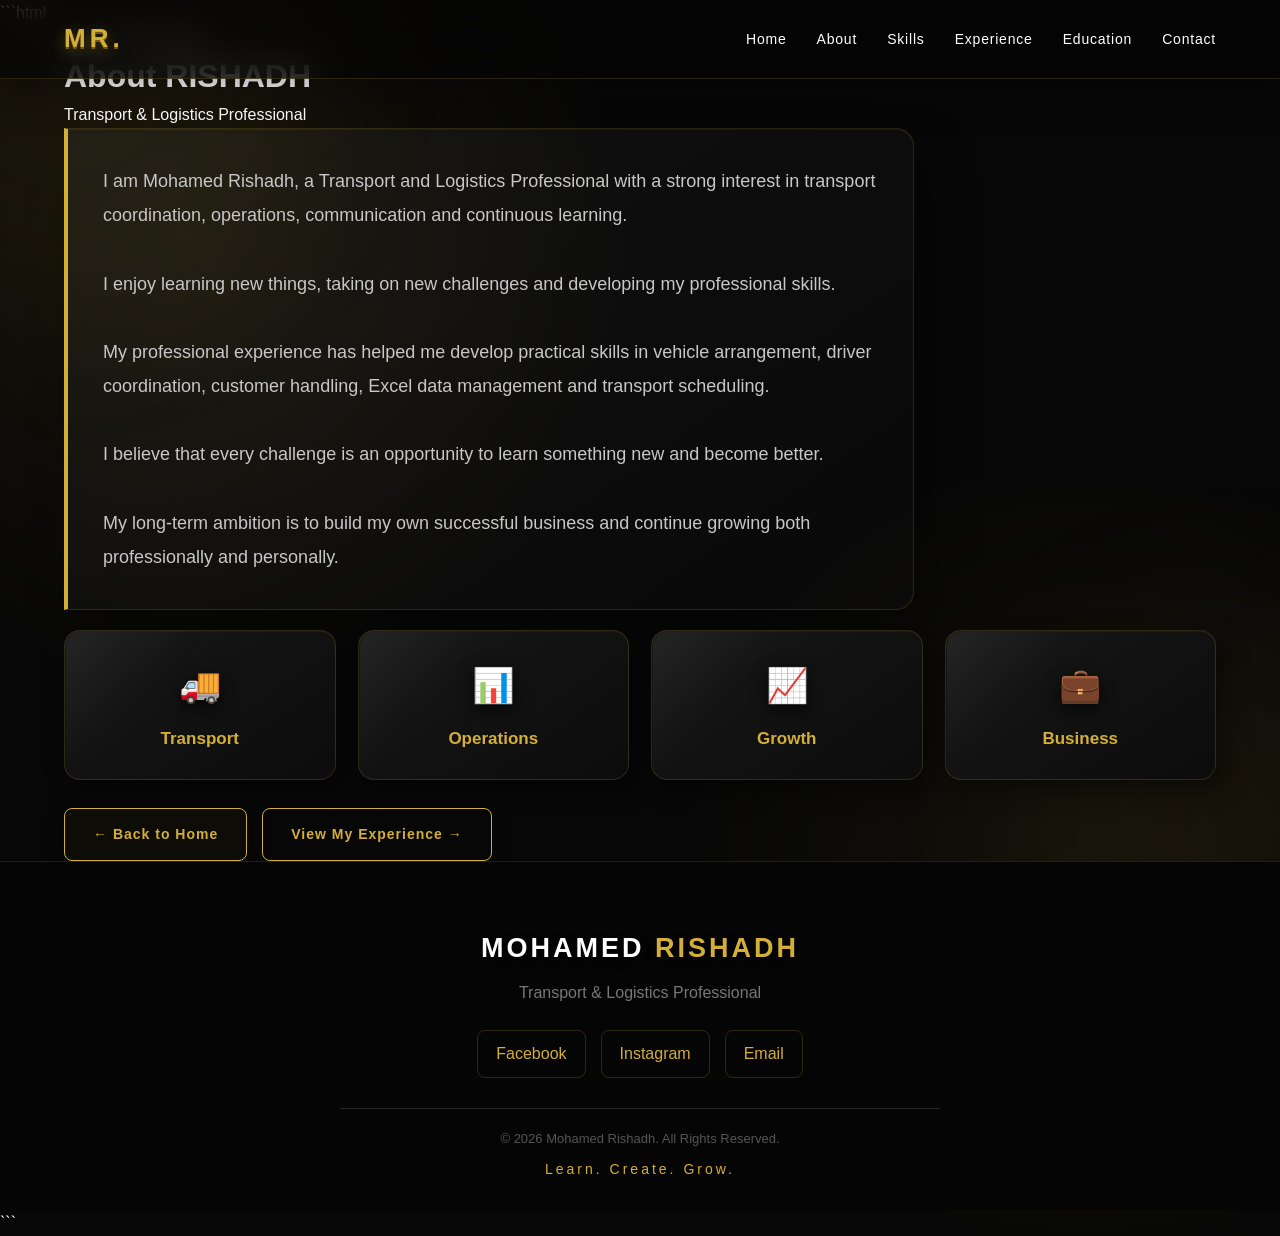
==== about.html @ b76c8e76 "Add about.html with personal and professional details" ====
```html
<!DOCTYPE html>
<html lang="en">

<head>
    <meta charset="UTF-8">
    <meta name="viewport" content="width=device-width, initial-scale=1.0">

    <title>About | Mohamed Rishadh</title>

    <meta name="description"
        content="About Mohamed Rishadh - Transport and Logistics Professional.">

    <link rel="stylesheet" href="style.css">
</head>

<body>

    <!-- =========================
         NAVIGATION
    ========================== -->

    <header class="navbar">

        <div class="container nav-content">

            <div class="logo">MR.</div>

            <nav>

                <button class="menu-btn" onclick="toggleMenu()">
                    ☰
                </button>

                <ul class="nav-links">

                    <li>
                        <a href="index.html">Home</a>
                    </li>

                    <li>
                        <a href="about.html" class="active">About</a>
                    </li>

                    <li>
                        <a href="skills.html">Skills</a>
                    </li>

                    <li>
                        <a href="experience.html">Experience</a>
                    </li>

                    <li>
                        <a href="education.html">Education</a>
                    </li>

                    <li>
                        <a href="contact.html">Contact</a>
                    </li>

                </ul>

            </nav>

        </div>

    </header>


    <!-- =========================
         ABOUT PAGE
    ========================== -->

    <main class="inner-page">

        <div class="container">

            <div class="page-heading">

                <span>
                    GET TO KNOW ME
                </span>

                <h1>
                    About
                    <strong>RISHADH</strong>
                </h1>

                <p>
                    Transport & Logistics Professional
                </p>

            </div>


            <div class="about-text">

                <p>

                    I am Mohamed Rishadh, a Transport and
                    Logistics Professional with a strong
                    interest in transport coordination,
                    operations, communication and
                    continuous learning.

                </p>

                <br>

                <p>

                    I enjoy learning new things, taking on
                    new challenges and developing my
                    professional skills.

                </p>

                <br>

                <p>

                    My professional experience has helped me
                    develop practical skills in vehicle
                    arrangement, driver coordination,
                    customer handling, Excel data management
                    and transport scheduling.

                </p>

                <br>

                <p>

                    I believe that every challenge is an
                    opportunity to learn something new and
                    become better.

                </p>

                <br>

                <p>

                    My long-term ambition is to build my own
                    successful business and continue growing
                    both professionally and personally.

                </p>

            </div>


            <!-- =========================
                 PERSONAL HIGHLIGHTS
            ========================== -->

            <div class="skills-grid about-highlights">

                <div class="skill-card">

                    <span class="skill-icon">
                        🚚
                    </span>

                    <span>
                        Transport
                    </span>

                </div>


                <div class="skill-card">

                    <span class="skill-icon">
                        📊
                    </span>

                    <span>
                        Operations
                    </span>

                </div>


                <div class="skill-card">

                    <span class="skill-icon">
                        📈
                    </span>

                    <span>
                        Growth
                    </span>

                </div>


                <div class="skill-card">

                    <span class="skill-icon">
                        💼
                    </span>

                    <span>
                        Business
                    </span>

                </div>

            </div>


            <!-- =========================
                 BACK TO HOME
            ========================== -->

            <div class="hero-buttons">

                <a href="index.html"
                    class="btn">

                    ← Back to Home

                </a>

                <a href="experience.html"
                    class="btn btn-outline">

                    View My Experience →

                </a>

            </div>

        </div>

    </main>


    <!-- =========================
         FOOTER
    ========================== -->

    <footer>

        <div class="footer-content">

            <h3>

                MOHAMED
                <span>RISHADH</span>

            </h3>

            <p>
                Transport & Logistics Professional
            </p>


            <div class="social-links">

                <a href="https://www.facebook.com/share/1R2MmjTB9F/?mibextid=wwXIfr"
                    target="_blank">

                    Facebook

                </a>


                <a href="https://www.instagram.com/m_rish_4you"
                    target="_blank">

                    Instagram

                </a>


                <a href="mailto:mohamedrish18@icloud.com">

                    Email

                </a>

            </div>


            <div class="footer-line"></div>


            <p class="copyright">

                © 2026 Mohamed Rishadh.
                All Rights Reserved.

            </p>


            <p class="tagline">
                Learn. Create. Grow.
            </p>

        </div>

    </footer>


    <!-- =========================
         JAVASCRIPT
    ========================== -->

    <script>

        function toggleMenu() {

            document
                .querySelector(".nav-links")
                .classList.toggle("active");

        }

    </script>

</body>

</html>
```
---- style.css ----
/* =========================================================
   MOHAMED RISHADH
   PREMIUM 3D GOLD PORTFOLIO
========================================================= */


/* =========================================================
   RESET
========================================================= */

* {
    margin: 0;
    padding: 0;
    box-sizing: border-box;
}

html {
    scroll-behavior: smooth;
}

body {
    font-family: Arial, Helvetica, sans-serif;
    background:
        radial-gradient(circle at 15% 20%, rgba(212, 175, 55, 0.08), transparent 30%),
        radial-gradient(circle at 85% 70%, rgba(212, 175, 55, 0.06), transparent 30%),
        #070707;
    color: #ffffff;
    line-height: 1.6;
    overflow-x: hidden;
}


/* =========================================================
   3D BACKGROUND
========================================================= */

body::before {
    content: "";
    position: fixed;
    width: 500px;
    height: 500px;
    top: -180px;
    left: -180px;
    border-radius: 50%;
    background: #d4af37;
    opacity: 0.045;
    filter: blur(100px);
    pointer-events: none;
    z-index: -2;
    animation: floatingGlow 10s ease-in-out infinite;
}

body::after {
    content: "";
    position: fixed;
    width: 450px;
    height: 450px;
    right: -180px;
    bottom: -150px;
    border-radius: 50%;
    background: #d4af37;
    opacity: 0.04;
    filter: blur(100px);
    pointer-events: none;
    z-index: -2;
    animation: floatingGlowReverse 12s ease-in-out infinite;
}

@keyframes floatingGlow {

    0% {
        transform: translate3d(0, 0, 0);
    }

    50% {
        transform: translate3d(80px, 60px, 0);
    }

    100% {
        transform: translate3d(0, 0, 0);
    }
}

@keyframes floatingGlowReverse {

    0% {
        transform: translate3d(0, 0, 0);
    }

    50% {
        transform: translate3d(-70px, -50px, 0);
    }

    100% {
        transform: translate3d(0, 0, 0);
    }
}


/* =========================================================
   CONTAINER
========================================================= */

.container {
    width: 90%;
    max-width: 1200px;
    margin: auto;
}


/* =========================================================
   GOLD
========================================================= */

.gold {
    color: #d4af37;
}


/* =========================================================
   NAVBAR
========================================================= */

.navbar {
    position: fixed;
    top: 0;
    left: 0;
    width: 100%;
    padding: 18px 0;
    z-index: 1000;

    background: rgba(5, 5, 5, 0.72);
    backdrop-filter: blur(18px);
    -webkit-backdrop-filter: blur(18px);

    border-bottom: 1px solid rgba(212, 175, 55, 0.16);

    box-shadow:
        0 10px 40px rgba(0, 0, 0, 0.35);
}

.nav-content {
    display: flex;
    justify-content: space-between;
    align-items: center;
}

.logo {
    color: #d4af37;
    font-size: 26px;
    font-weight: 900;
    letter-spacing: 4px;

    text-shadow:
        0 2px 0 #6f5915,
        0 5px 15px rgba(212, 175, 55, 0.35);
}

.nav-links {
    display: flex;
    align-items: center;
    gap: 30px;
    list-style: none;
}

.nav-links a {
    position: relative;
    color: #ffffff;
    text-decoration: none;
    font-size: 14px;
    letter-spacing: 0.8px;
    transition: 0.3s ease;
}

.nav-links a::after {
    content: "";
    position: absolute;
    left: 0;
    bottom: -7px;
    width: 0;
    height: 2px;
    background: #d4af37;
    box-shadow: 0 0 10px rgba(212, 175, 55, 0.7);
    transition: 0.3s ease;
}

.nav-links a:hover {
    color: #d4af37;
}

.nav-links a:hover::after {
    width: 100%;
}


/* =========================================================
   MOBILE MENU
========================================================= */

.menu-btn {
    display: none;
    background: rgba(212, 175, 55, 0.05);
    color: #d4af37;
    border: 1px solid #d4af37;
    border-radius: 8px;
    padding: 6px 11px;
    font-size: 22px;
    cursor: pointer;
}


/* =========================================================
   HERO
========================================================= */

.hero {
    min-height: 100vh;
    padding-top: 120px;
    position: relative;
    overflow: hidden;

    display: flex;
    align-items: center;
}

.hero::before {
    content: "";
    position: absolute;
    width: 700px;
    height: 700px;
    right: -280px;
    top: 5%;
    border-radius: 50%;

    background:
        radial-gradient(
            circle,
            rgba(212, 175, 55, 0.13),
            rgba(212, 175, 55, 0.02) 45%,
            transparent 70%
        );

    pointer-events: none;
}

.hero-layout {
    display: grid;
    grid-template-columns: 1.15fr 0.85fr;
    align-items: center;
    gap: 70px;
}


/* =========================================================
   HERO CONTENT
========================================================= */

.hero-content {
    position: relative;
    z-index: 5;
    animation: heroReveal 1s ease forwards;
}

@keyframes heroReveal {

    from {
        opacity: 0;
        transform: translateY(40px);
    }

    to {
        opacity: 1;
        transform: translateY(0);
    }
}

.status-badge {
    display: inline-flex;
    align-items: center;
    gap: 10px;

    padding: 9px 17px;
    margin-bottom: 25px;

    border: 1px solid rgba(212, 175, 55, 0.25);
    border-radius: 50px;

    background: rgba(255, 255, 255, 0.03);

    color: #d4af37;

    font-size: 11px;
    font-weight: bold;
    letter-spacing: 1.7px;

    box-shadow:
        inset 0 1px 0 rgba(255,255,255,0.08),
        0 10px 30px rgba(0,0,0,0.25);
}

.status-dot {
    width: 8px;
    height: 8px;
    border-radius: 50%;
    background: #d4af37;

    box-shadow:
        0 0 8px #d4af37,
        0 0 18px rgba(212, 175, 55, 0.6);

    animation: pulse 2s infinite;
}

@keyframes pulse {

    0%,
    100% {
        transform: scale(1);
        opacity: 1;
    }

    50% {
        transform: scale(0.7);
        opacity: 0.5;
    }
}

.welcome-text {
    font-size: 13px !important;
    letter-spacing: 4px;
    margin-bottom: 22px;
}


/* =========================================================
   HERO TITLE 3D
========================================================= */

.hero h1 {
    font-size: clamp(55px, 8vw, 105px);
    line-height: 0.95;
    font-weight: 900;
    letter-spacing: 4px;
    margin-bottom: 25px;

    text-shadow:
        0 2px 0 #333333,
        0 4px 0 #222222,
        0 8px 20px rgba(0, 0, 0, 0.8);
}

.hero h1 .gold {
    display: inline-block;

    background: linear-gradient(
        120deg,
        #8d6e19,
        #f4d675,
        #d4af37,
        #fff1a8,
        #9d7b20
    );

    background-size: 300% auto;

    -webkit-background-clip: text;
    background-clip: text;
    -webkit-text-fill-color: transparent;

    animation: goldShine 5s linear infinite;

    text-shadow: none;
}

@keyframes goldShine {

    0% {
        background-position: 0% center;
    }

    50% {
        background-position: 100% center;
    }

    100% {
        background-position: 0% center;
    }
}

.hero h2 {
    color: #d4af37;
    font-size: 27px;
    font-weight: 500;
    letter-spacing: 2px;
    margin-bottom: 12px;
}

.hero-tagline {
    color: #ffffff !important;
    font-size: 21px !important;
    font-weight: bold;
    letter-spacing: 2px;
}

.hero-description {
    max-width: 540px;
    margin-top: 18px;

    color: #9f9f9f !important;

    font-size: 16px !important;
    line-height: 1.9;
    letter-spacing: 0.7px;
}


/* =========================================================
   BUTTONS
========================================================= */

.hero-buttons {
    display: flex;
    gap: 15px;
    flex-wrap: wrap;
    margin-top: 28px;
}

.btn {
    position: relative;
    display: inline-block;

    padding: 14px 28px;

    border: 1px solid #d4af37;
    border-radius: 8px;

    color: #d4af37;
    background: rgba(212, 175, 55, 0.03);

    text-decoration: none;

    font-size: 14px;
    font-weight: bold;
    letter-spacing: 1px;

    overflow: hidden;

    transition: 0.35s ease;

    box-shadow:
        0 8px 20px rgba(0,0,0,0.3);
}

.btn::before {
    content: "";
    position: absolute;
    left: 50%;
    top: 50%;

    width: 0;
    height: 0;

    border-radius: 50%;

    background: #d4af37;

    transform: translate(-50%, -50%);
    transition: 0.5s ease;

    z-index: -1;
}

.btn:hover::before {
    width: 400px;
    height: 400px;
}

.btn:hover {
    color: #000000;

    transform:
        translateY(-4px)
        perspective(500px)
        rotateX(2deg);

    box-shadow:
        0 15px 35px rgba(212, 175, 55, 0.2);
}

.btn-outline {
    background: transparent;
}


/* =========================================================
   HERO PHOTO
========================================================= */

.hero-photo {
    position: relative;

    min-height: 500px;

    display: flex;
    justify-content: center;
    align-items: center;

    perspective: 1000px;
}

.photo-glow {
    position: absolute;

    width: 360px;
    height: 360px;

    border-radius: 50%;

    background: #d4af37;

    opacity: 0.10;

    filter: blur(55px);

    animation: photoGlow 5s ease-in-out infinite;
}

@keyframes photoGlow {

    0%,
    100% {
        transform: scale(1);
    }

    50% {
        transform: scale(1.15);
    }
}

.photo-ring {
    position: absolute;

    width: 350px;
    height: 350px;

    border-radius: 50%;

    border: 1px solid rgba(212, 175, 55, 0.3);

    box-shadow:
        0 0 40px rgba(212, 175, 55, 0.08),
        inset 0 0 40px rgba(212, 175, 55, 0.05);

    animation: rotateRing 15s linear infinite;
}

@keyframes rotateRing {

    from {
        transform: rotate(0deg);
    }

    to {
        transform: rotate(360deg);
    }
}

.profile-photo {
    position: relative;

    width: 300px;
    height: 300px;

    object-fit: cover;

    border-radius: 50%;

    border: 4px solid #d4af37;

    padding: 7px;

    background: #0b0b0b;

    z-index: 2;

    box-shadow:
        0 0 0 10px rgba(212, 175, 55, 0.04),
        0 0 45px rgba(212, 175, 55, 0.25),
        0 25px 70px rgba(0,0,0,0.8);

    animation: profileFloat 5s ease-in-out infinite;

    transition: 0.5s ease;
}

.profile-photo:hover {
    transform:
        scale(1.05)
        rotateY(8deg)
        rotateX(3deg);

    box-shadow:
        0 0 0 12px rgba(212, 175, 55, 0.05),
        0 0 70px rgba(212, 175, 55, 0.45),
        0 30px 80px rgba(0,0,0,0.9);
}

@keyframes profileFloat {

    0%,
    100% {
        transform: translateY(0);
    }

    50% {
        transform: translateY(-12px);
    }
}

.photo-badge {
    position: absolute;

    right: 15px;
    bottom: 55px;

    z-index: 5;

    padding: 12px 18px;

    background: rgba(12, 12, 12, 0.85);

    backdrop-filter: blur(10px);

    border: 1px solid #d4af37;
    border-radius: 8px;

    color: #d4af37;

    font-size: 10px;
    font-weight: bold;
    letter-spacing: 2px;

    box-shadow:
        0 12px 30px rgba(0,0,0,0.5),
        0 0 20px rgba(212, 175, 55, 0.1);
}


/* =========================================================
   SECTIONS
========================================================= */

section {
    position: relative;
    padding: 110px 0;
}

section:nth-of-type(even) {
    background: rgba(255,255,255,0.012);
}


/* =========================================================
   SECTION TITLE
========================================================= */

.section-title {
    position: relative;

    display: inline-block;

    margin-bottom: 45px;

    color: #d4af37;

    font-size: 42px;
    font-weight: 900;

    letter-spacing: 1px;

    text-shadow:
        0 3px 0 #5e4b13,
        0 8px 20px rgba(0,0,0,0.6);
}

.section-title::after {
    content: "";

    position: absolute;

    left: 0;
    bottom: -12px;

    width: 65px;
    height: 3px;

    background: #d4af37;

    box-shadow:
        0 0 12px rgba(212, 175, 55, 0.6);
}


/* =========================================================
   ABOUT
========================================================= */

.about-text {
    max-width: 850px;

    padding: 35px;

    color: #c7c7c7;

    font-size: 18px;
    line-height: 1.9;

    background:
        linear-gradient(
            145deg,
            rgba(255,255,255,0.045),
            rgba(255,255,255,0.012)
        );

    border: 1px solid rgba(212, 175, 55, 0.15);

    border-left: 4px solid #d4af37;

    border-radius: 0 18px 18px 0;

    box-shadow:
        15px 20px 45px rgba(0,0,0,0.35),
        inset 0 1px 0 rgba(255,255,255,0.05);

    transition: 0.4s ease;
}

.about-text:hover {
    transform: translateX(8px);

    border-color: rgba(212, 175, 55, 0.35);

    box-shadow:
        20px 25px 55px rgba(0,0,0,0.5),
        0 0 30px rgba(212, 175, 55, 0.08);
}


/* =========================================================
   SKILLS
========================================================= */

.skills-grid {
    display: grid;

    grid-template-columns:
        repeat(auto-fit, minmax(180px, 1fr));

    gap: 22px;

    margin-top: 20px;
}

.skill-card {
    position: relative;

    min-height: 150px;

    display: flex;
    flex-direction: column;

    justify-content: center;
    align-items: center;

    gap: 12px;

    padding: 25px;

    background:
        linear-gradient(
            145deg,
            #171717,
            #0c0c0c
        );

    border: 1px solid rgba(212, 175, 55, 0.16);

    border-radius: 16px;

    color: #d4af37;

    font-size: 17px;
    font-weight: bold;

    box-shadow:
        8px 10px 25px rgba(0,0,0,0.45),
        inset 0 1px 0 rgba(255,255,255,0.04);

    transition:
        transform 0.4s ease,
        box-shadow 0.4s ease,
        border-color 0.4s ease;
}

.skill-card::before {
    content: "";

    position: absolute;

    inset: 1px;

    border-radius: 15px;

    background:
        linear-gradient(
            135deg,
            rgba(255,255,255,0.06),
            transparent 35%
        );

    pointer-events: none;
}

.skill-card::after {
    content: "";

    position: absolute;

    left: 10%;
    bottom: 0;

    width: 80%;
    height: 2px;

    background: #d4af37;

    transform: scaleX(0);

    transition: 0.4s ease;

    box-shadow:
        0 0 15px rgba(212, 175, 55, 0.7);
}

.skill-card:hover {
    transform:
        translateY(-10px)
        perspective(600px)
        rotateX(4deg)
        rotateY(-3deg);

    border-color: #d4af37;

    box-shadow:
        15px 25px 45px rgba(0,0,0,0.65),
        0 0 30px rgba(212, 175, 55, 0.12);
}

.skill-card:hover::after {
    transform: scaleX(1);
}

.skill-icon {
    font-size: 34px;

    filter:
        drop-shadow(0 5px 8px rgba(0,0,0,0.7));

    transition: 0.4s ease;
}

.skill-card:hover .skill-icon {
    transform:
        scale(1.2)
        translateY(-4px);
}


/* =========================================================
   EXPERIENCE
========================================================= */

.experience-card {
    position: relative;

    max-width: 900px;

    padding: 38px;

    background:
        linear-gradient(
            145deg,
            #171717,
            #0d0d0d
        );

    border: 1px solid rgba(212, 175, 55, 0.16);

    border-left: 4px solid #d4af37;

    border-radius: 0 18px 18px 0;

    box-shadow:
        15px 20px 45px rgba(0,0,0,0.45),
        inset 0 1px 0 rgba(255,255,255,0.04);

    transition: 0.4s ease;
}

.experience-card:hover {
    transform:
        translateX(8px)
        perspective(800px)
        rotateY(-1deg);

    border-color: rgba(212, 175, 55, 0.45);

    box-shadow:
        20px 25px 55px rgba(0,0,0,0.6),
        0 0 30px rgba(212, 175, 55, 0.08);
}

.timeline-dot {
    position: absolute;

    left: -11px;
    top: 35px;

    width: 17px;
    height: 17px;

    border-radius: 50%;

    background: #d4af37;

    border: 3px solid #0d0d0d;

    box-shadow:
        0 0 0 2px #d4af37,
        0 0 20px rgba(212, 175, 55, 0.7);
}

.experience-card h3 {
    color: #d4af37;

    font-size: 28px;

    margin-bottom: 7px;

    text-shadow:
        0 2px 10px rgba(212,175,55,0.15);
}

.experience-card strong {
    color: #d4af37;
    font-size: 15px;
}

.experience-list {
    margin-top: 22px;
}

.experience-list p {
    color: #bdbdbd;

    margin: 10px 0;

    transition: 0.3s ease;
}

.experience-list p:hover {
    color: #ffffff;
    transform: translateX(5px);
}


/* =========================================================
   EDUCATION
========================================================= */

.education-card {
    max-width: 700px;
    overflow: hidden;
}

.education-icon {
    position: absolute;

    right: 30px;
    top: 20px;

    font-size: 55px;

    opacity: 0.12;
}

.education-card h3 {
    font-size: 26px;
}

.education-card p {
    color: #cccccc;
    margin-top: 10px;
}

.education-card .year {
    display: inline-block;

    padding: 5px 18px;

    border: 1px solid #d4af37;

    border-radius: 30px;

    color: #d4af37;

    font-weight: bold;
}


/* =========================================================
   CONTACT
========================================================= */

.contact-intro {
    max-width: 700px;

    margin-bottom: 35px;

    color: #999999;

    font-size: 17px;
}

.contact-grid {
    display: grid;

    grid-template-columns:
        repeat(2, minmax(0, 1fr));

    gap: 20px;

    max-width: 950px;
}

.contact-card {
    position: relative;

    display: flex;
    align-items: center;

    gap: 18px;

    padding: 23px;

    background:
        linear-gradient(
            145deg,
            #171717,
            #0d0d0d
        );

    border: 1px solid rgba(212, 175, 55, 0.16);

    border-radius: 15px;

    text-decoration: none;

    color: #ffffff;

    box-shadow:
        8px 12px 30px rgba(0,0,0,0.4);

    transition: 0.4s ease;
}

.contact-card:hover {
    transform:
        translateY(-7px)
        perspective(700px)
        rotateX(3deg);

    border-color: #d4af37;

    box-shadow:
        12px 20px 45px rgba(0,0,0,0.6),
        0 0 25px rgba(212, 175, 55, 0.1);
}

.contact-icon {
    min-width: 48px;
    height: 48px;

    display: flex;
    align-items: center;
    justify-content: center;

    border: 1px solid rgba(212, 175, 55, 0.3);

    border-radius: 50%;

    font-size: 25px;

    background: rgba(212, 175, 55, 0.04);

    box-shadow:
        inset 0 0 15px rgba(212, 175, 55, 0.05);
}

.contact-card small {
    display: block;

    color: #777777;

    font-size: 12px;

    margin-bottom: 3px;
}

.contact-card strong {
    display: block;

    color: #d4af37;

    font-size: 15px;

    word-break: break-word;
}


/* =========================================================
   SUGGEST A CHANGE BUTTON
========================================================= */

#feedbackBtn {
    position: fixed;

    left: 25px;
    bottom: 25px;

    z-index: 997;

    display: flex;
    align-items: center;
    gap: 9px;

    padding: 13px 18px;

    border: 1px solid #d4af37;

    border-radius: 50px;

    background:
        linear-gradient(
            145deg,
            #191919,
            #0b0b0b
        );

    color: #d4af37;

    font-size: 13px;
    font-weight: bold;

    letter-spacing: 0.5px;

    cursor: pointer;

    box-shadow:
        0 10px 30px rgba(0,0,0,0.5),
        0 0 20px rgba(212, 175, 55, 0.08);

    transition: 0.35s ease;
}

#feedbackBtn:hover {
    transform:
        translateY(-5px)
        scale(1.03);

    background: #d4af37;

    color: #000000;

    box-shadow:
        0 15px 35px rgba(0,0,0,0.6),
        0 0 30px rgba(212, 175, 55, 0.25);
}


/* =========================================================
   FEEDBACK POPUP
========================================================= */

.feedback-box {
    position: fixed;

    inset: 0;

    z-index: 2000;

    display: flex;
    align-items: center;
    justify-content: center;

    padding: 20px;

    background: rgba(0,0,0,0.75);

    backdrop-filter: blur(12px);
    -webkit-backdrop-filter: blur(12px);

    opacity: 0;
    visibility: hidden;

    transition: 0.35s ease;
}

.feedback-box.show {
    opacity: 1;
    visibility: visible;
}

.feedback-content {
    position: relative;

    width: 100%;
    max-width: 520px;

    padding: 40px;

    background:
        linear-gradient(
            145deg,
            #191919,
            #0a0a0a
        );

    border: 1px solid rgba(212, 175, 55, 0.35);

    border-radius: 20px;

    box-shadow:
        0 30px 80px rgba(0,0,0,0.8),
        0 0 40px rgba(212,175,55,0.08);

    transform:
        translateY(30px)
        scale(0.95);

    transition: 0.35s ease;
}

.feedback-box.show .feedback-content {
    transform:
        translateY(0)
        scale(1);
}

.feedback-close {
    position: absolute;

    top: 15px;
    right: 18px;

    width: 35px;
    height: 35px;

    border: 1px solid rgba(212,175,55,0.3);

    border-radius: 50%;

    background: transparent;

    color: #d4af37;

    font-size: 24px;

    cursor: pointer;

    transition: 0.3s ease;
}

.feedback-close:hover {
    background: #d4af37;
    color: #000000;
    transform: rotate(90deg);
}

.feedback-icon {
    font-size: 40px;
    margin-bottom: 10px;
}

.feedback-content h2 {
    color: #d4af37;

    font-size: 30px;

    margin-bottom: 8px;
}

.feedback-content > p {
    color: #999999;

    font-size: 14px;

    margin-bottom: 25px;
}

.feedback-content form {
    display: flex;
    flex-direction: column;
    gap: 15px;
}

.feedback-content input,
.feedback-content textarea {
    width: 100%;

    padding: 14px 16px;

    border: 1px solid #2d2d2d;

    border-radius: 10px;

    background: #0c0c0c;

    color: #ffffff;

    outline: none;

    font-family: inherit;

    transition: 0.3s ease;
}

.feedback-content input:focus,
.feedback-content textarea:focus {
    border-color: #d4af37;

    box-shadow:
        0 0 15px rgba(212,175,55,0.08);
}

.feedback-content textarea {
    resize: vertical;
}

.feedback-send {
    padding: 14px;

    border: 1px solid #d4af37;

    border-radius: 10px;

    background: #d4af37;

    color: #000000;

    font-weight: bold;

    cursor: pointer;

    transition: 0.35s ease;
}

.feedback-send:hover {
    transform: translateY(-3px);

    box-shadow:
        0 10px 25px rgba(212,175,55,0.2);
}


/* =========================================================
   WHATSAPP
========================================================= */

.whatsapp-btn {
    position: fixed;

    right: 25px;
    bottom: 25px;

    width: 58px;
    height: 58px;

    display: flex;
    align-items: center;
    justify-content: center;

    border-radius: 50%;

    background: #25D366;

    color: #ffffff;

    text-decoration: none;

    font-size: 27px;

    box-shadow:
        0 10px 25px rgba(0,0,0,0.5);

    z-index: 999;

    transition: 0.35s ease;
}

.whatsapp-btn:hover {
    transform:
        scale(1.12)
        rotate(-5deg);

    box-shadow:
        0 15px 35px rgba(0,0,0,0.6);
}


/* =========================================================
   SCROLL TOP
========================================================= */

#topBtn {
    position: fixed;

    right: 25px;
    bottom: 95px;

    width: 48px;
    height: 48px;

    border: 1px solid #d4af37;

    border-radius: 50%;

    background: #111111;

    color: #d4af37;

    font-size: 22px;

    cursor: pointer;

    opacity: 0;
    visibility: hidden;

    transform: translateY(15px);

    transition: 0.35s ease;

    z-index: 998;
}

#topBtn.show {
    opacity: 1;
    visibility: visible;

    transform: translateY(0);
}

#topBtn:hover {
    background: #d4af37;
    color: #000000;

    transform:
        translateY(-4px);
}


/* =========================================================
   FOOTER
========================================================= */

footer {
    position: relative;

    padding: 65px 20px 30px;

    background: #050505;

    text-align: center;

    border-top: 1px solid rgba(212,175,55,0.15);
}

.footer-content h3 {
    font-size: 27px;

    letter-spacing: 3px;

    margin-bottom: 10px;

    text-shadow:
        0 3px 10px rgba(0,0,0,0.8);
}

.footer-content h3 span {
    color: #d4af37;
}

.footer-content > p {
    color: #777777;
}

.social-links {
    display: flex;

    justify-content: center;

    gap: 15px;

    flex-wrap: wrap;

    margin: 25px 0;
}

.social-links a {
    padding: 10px 18px;

    border: 1px solid rgba(212,175,55,0.2);

    border-radius: 8px;

    color: #d4af37;

    text-decoration: none;

    transition: 0.3s ease;
}

.social-links a:hover {
    background: #d4af37;

    color: #000000;

    transform:
        translateY(-4px);
}

.footer-line {
    width: 80%;
    max-width: 600px;

    height: 1px;

    background: #242424;

    margin: 30px auto 20px;
}

.copyright {
    font-size: 13px;

    color: #555555 !important;
}

.tagline {
    color: #d4af37 !important;

    font-size: 14px;

    letter-spacing: 3px;

    margin-top: 8px;
}


/* =========================================================
   MOBILE
========================================================= */

@media (max-width: 900px) {

    .hero-layout {
        grid-template-columns: 1fr;
        text-align: center;
        gap: 30px;
    }

    .hero-content {
        order: 1;
    }

    .hero-photo {
        order: 2;
        min-height: 390px;
    }

    .hero-description {
        margin-left: auto;
        margin-right: auto;
    }

    .hero-buttons {
        justify-content: center;
    }

    .photo-badge {
        right: 50%;
        transform: translateX(50%);
        bottom: 20px;
        white-space: nowrap;
    }

    .section-title {
        font-size: 36px;
    }

}


@media (max-width: 768px) {

    .navbar {
        padding: 15px 0;
    }

    .menu-btn {
        display: block;
    }

    .nav-links {
        display: none;

        position: absolute;

        top: 68px;
        right: 5%;

        width: 220px;

        padding: 15px;

        flex-direction: column;

        align-items: stretch;

        gap: 5px;

        background: rgba(15,15,15,0.97);

        border: 1px solid rgba(212,175,55,0.2);

        border-radius: 12px;

        box-shadow:
            0 20px 50px rgba(0,0,0,0.7);
    }

    .nav-links.active {
        display: flex;
    }

    .nav-links li {
        padding: 7px;
    }

    .nav-links a {
        display: block;
        padding: 8px;
    }

    .hero {
        padding-top: 110px;
    }

    .hero h1 {
        font-size: 58px;
    }

    .hero h2 {
        font-size: 21px;
    }

    .hero-description {
        font-size: 15px !important;
    }

    .hero-photo {
        min-height: 350px;
    }

    .profile-photo {
        width: 240px;
        height: 240px;
    }

    .photo-ring {
        width: 280px;
        height: 280px;
    }

    .photo-glow {
        width: 270px;
        height: 270px;
    }

    section {
        padding: 80px 0;
    }

    .about-text {
        padding: 25px;
        font-size: 16px;
    }

    .experience-card {
        padding: 28px;
    }

    .contact-grid {
        grid-template-columns: 1fr;
    }

}


/* =========================================================
   SMALL MOBILE
========================================================= */

@media (max-width: 500px) {

    .container {
        width: 92%;
    }

    .logo {
        font-size: 21px;
    }

    .hero h1 {
        font-size: 48px;
        letter-spacing: 2px;
    }

    .hero h2 {
        font-size: 18px;
    }

    .welcome-text {
        font-size: 11px !important;
        letter-spacing: 2px;
    }

    .hero-buttons {
        flex-direction: column;
        align-items: stretch;
    }

    .hero-buttons .btn {
        width: 100%;
        text-align: center;
    }

    .profile-photo {
        width: 210px;
        height: 210px;
    }

    .photo-ring {
        width: 245px;
        height: 245px;
    }

    .photo-glow {
        width: 230px;
        height: 230px;
    }

    .photo-badge {
        font-size: 8px;
        padding: 10px 13px;
    }

    .section-title {
        font-size: 32px;
    }

    .skill-card {
        min-height: 130px;
    }

    .experience-card h3 {
        font-size: 23px;
    }

    #feedbackBtn {
        left: 15px;
        bottom: 15px;

        padding: 11px 14px;

        font-size: 11px;
    }

    #feedbackBtn span {
        display: none;
    }

    .whatsapp-btn {
        right: 15px;
        bottom: 15px;

        width: 52px;
        height: 52px;
    }

    #topBtn {
        right: 15px;
        bottom: 80px;

        width: 44px;
        height: 44px;
    }

    .feedback-content {
        padding: 30px 22px;
    }

    .feedback-content h2 {
        font-size: 25px;
    }

}


/* =========================================================
   REDUCE ANIMATION FOR ACCESSIBILITY
========================================================= */

@media (prefers-reduced-motion: reduce) {

    *,
    *::before,
    *::after {
        animation-duration: 0.01ms !important;
        animation-iteration-count: 1 !important;
        scroll-behavior: auto !important;
        transition-duration: 0.01ms !important;
    }

}
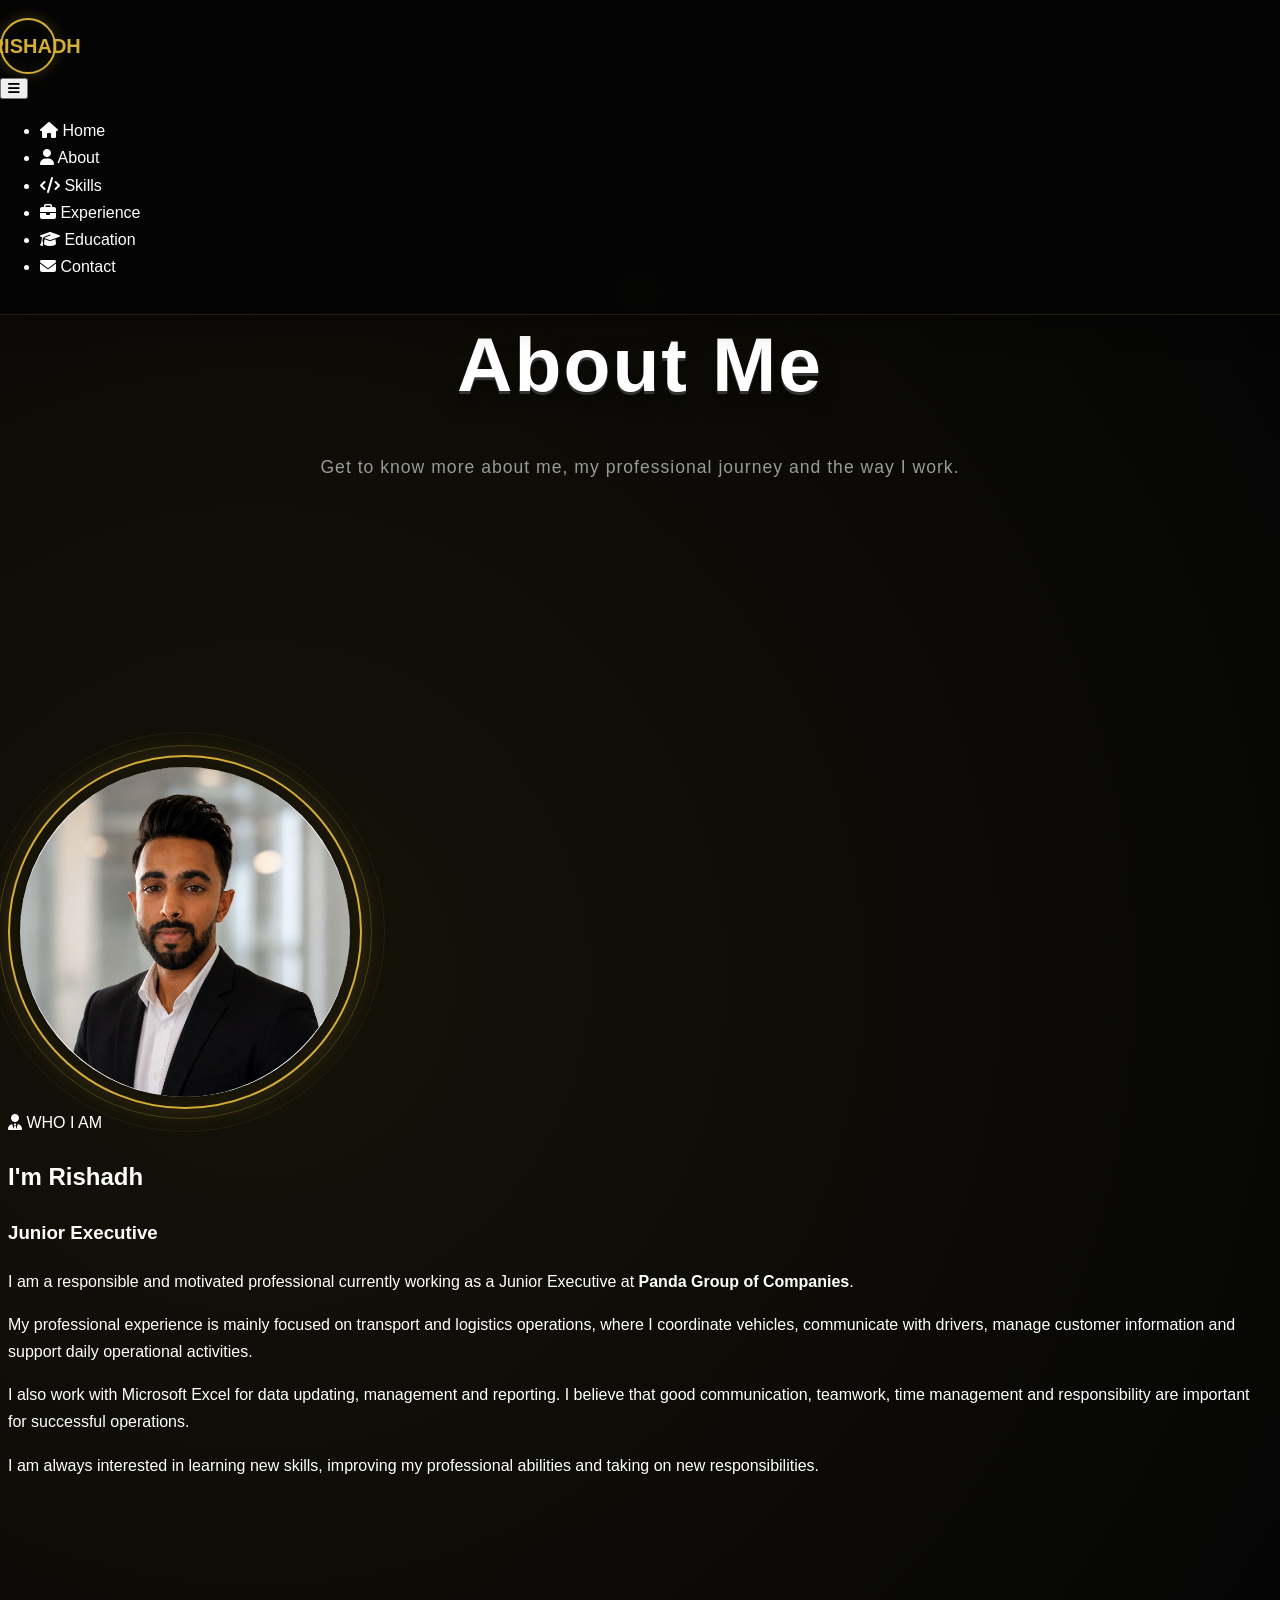
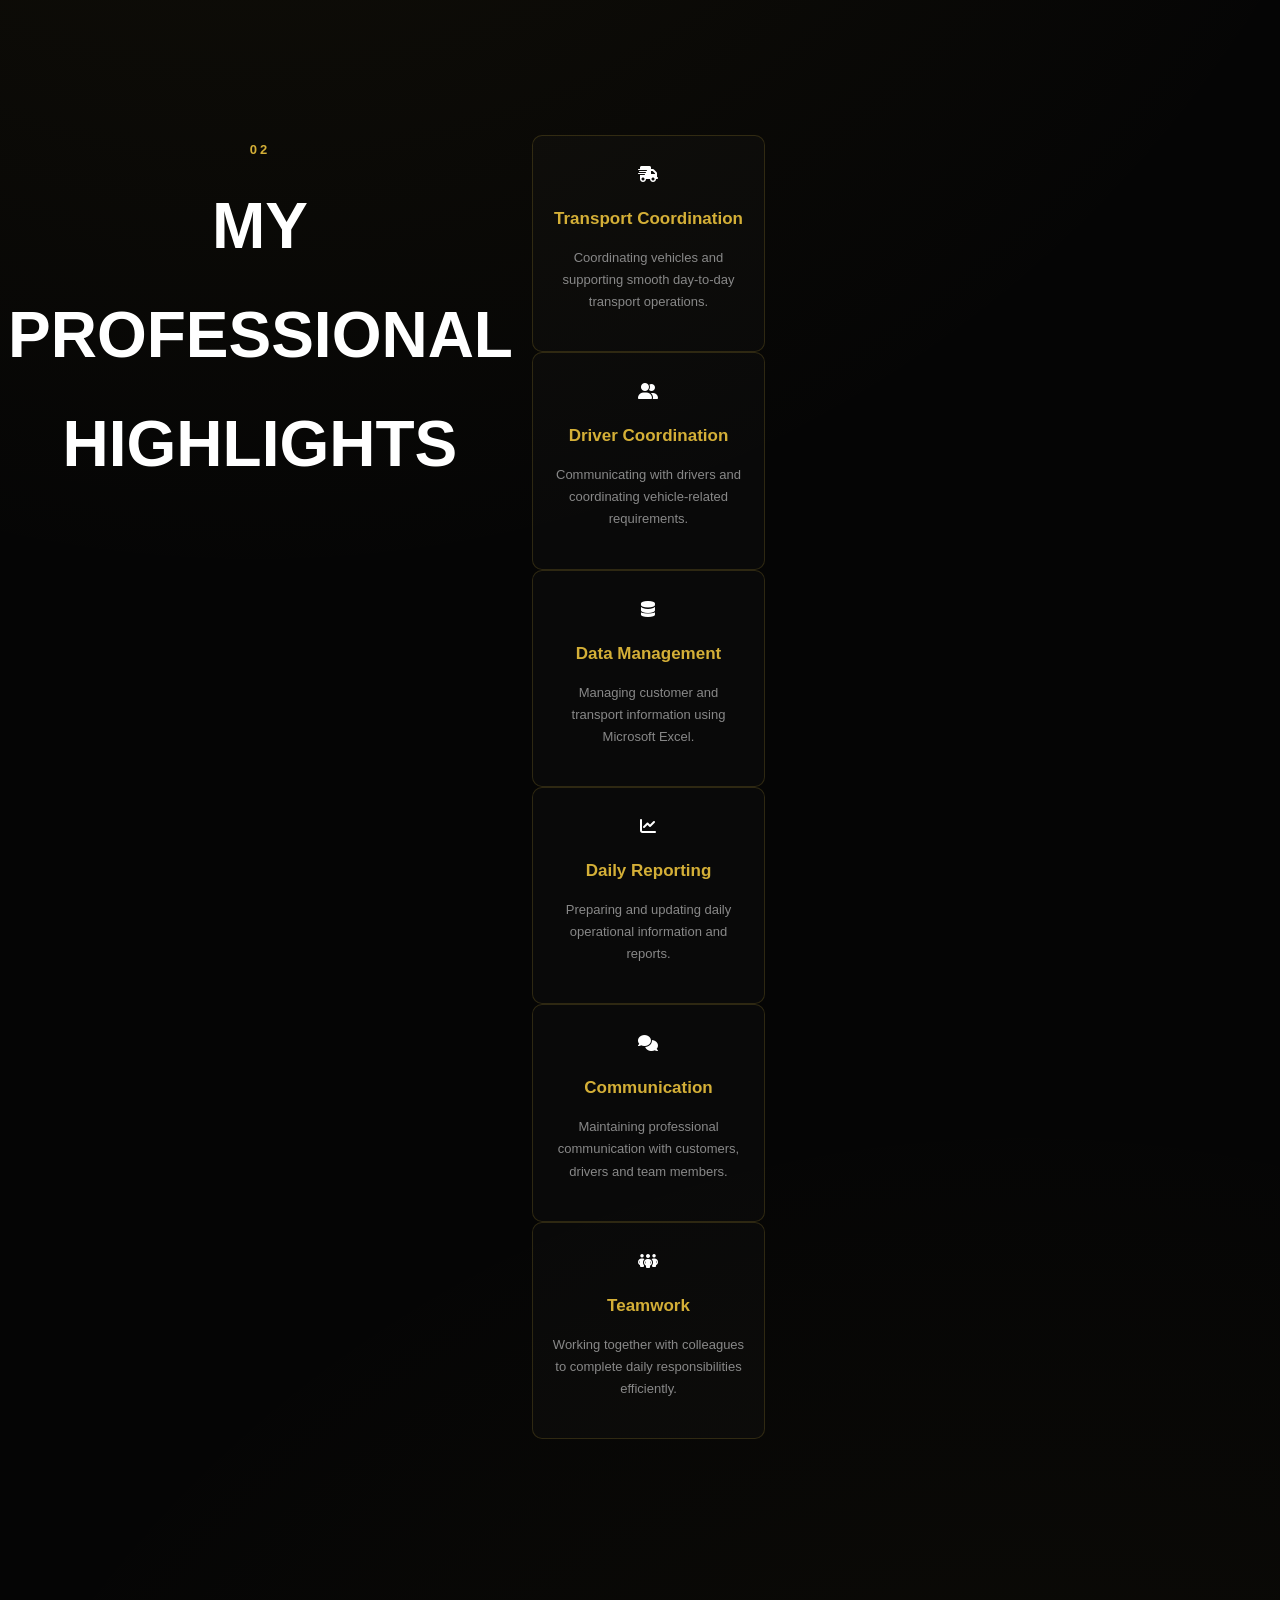
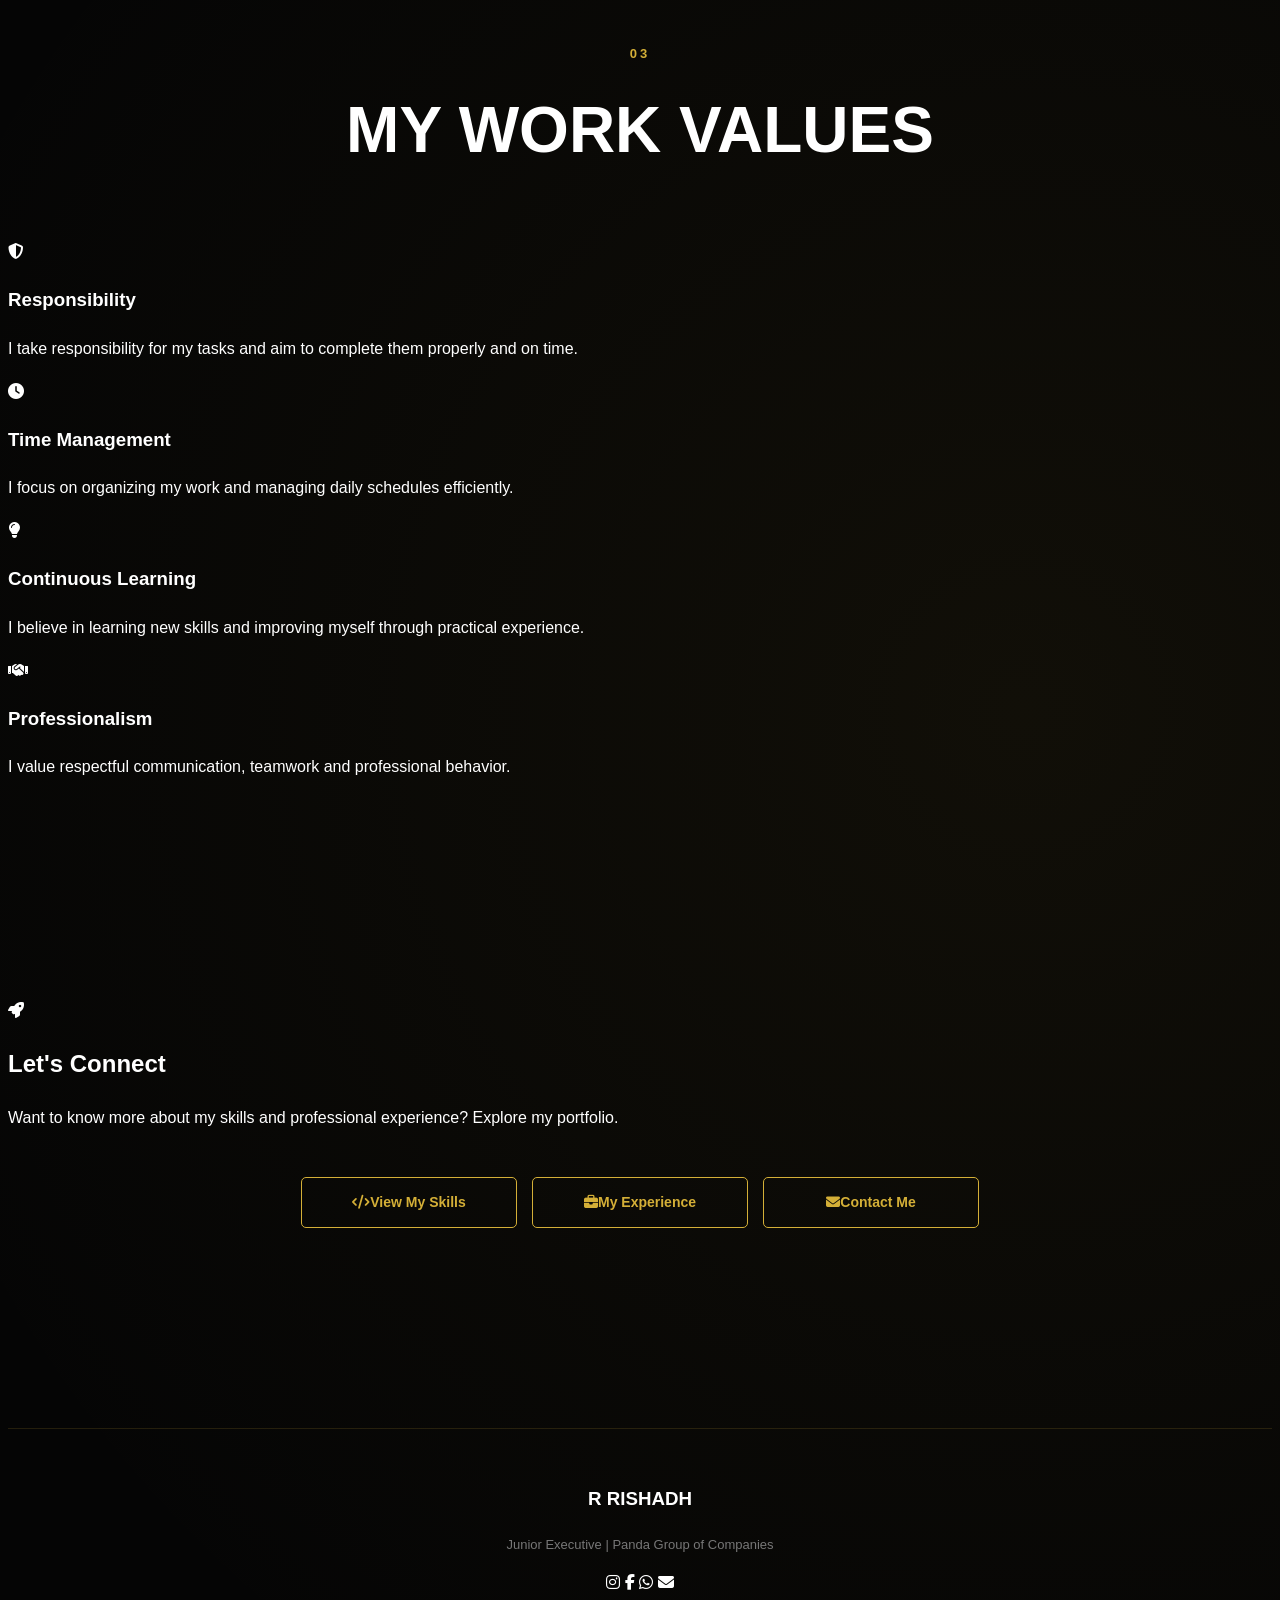
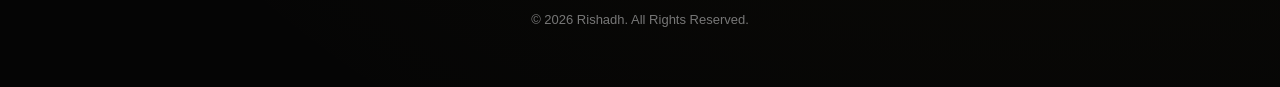
==== commit c2077184: "Revise About page content and navigation Updated the title and various sections of the About page to" ====
--- a/about.html
+++ b/about.html
@@ -1,4 +1,3 @@
-```html
 <!DOCTYPE html>
 <html lang="en">
 
@@ -6,321 +5,519 @@
     <meta charset="UTF-8">
     <meta name="viewport" content="width=device-width, initial-scale=1.0">
 
-    <title>About | Mohamed Rishadh</title>
-
-    <meta name="description"
-        content="About Mohamed Rishadh - Transport and Logistics Professional.">
+    <title>About Me | Rishadh</title>
 
     <link rel="stylesheet" href="style.css">
+
+    <!-- Font Awesome -->
+    <link rel="stylesheet"
+          href="https://cdnjs.cloudflare.com/ajax/libs/font-awesome/6.5.2/css/all.min.css">
 </head>
 
 <body>
 
-    <!-- =========================
-         NAVIGATION
-    ========================== -->
-
+    <!-- ================= NAVBAR ================= -->
     <header class="navbar">
-
-        <div class="container nav-content">
-
-            <div class="logo">MR.</div>
+        <div class="nav-container">
+
+            <a href="index.html" class="logo">
+                <span>R</span> RISHADH
+            </a>
+
+            <button class="menu-toggle" id="menuToggle">
+                <i class="fa-solid fa-bars"></i>
+            </button>
 
             <nav>
-
-                <button class="menu-btn" onclick="toggleMenu()">
-                    ☰
-                </button>
-
-                <ul class="nav-links">
+                <ul id="navMenu">
 
                     <li>
-                        <a href="index.html">Home</a>
+                        <a href="index.html">
+                            <i class="fa-solid fa-house"></i>
+                            Home
+                        </a>
                     </li>
 
                     <li>
-                        <a href="about.html" class="active">About</a>
+                        <a href="about.html" class="active">
+                            <i class="fa-solid fa-user"></i>
+                            About
+                        </a>
                     </li>
 
                     <li>
-                        <a href="skills.html">Skills</a>
+                        <a href="skills.html">
+                            <i class="fa-solid fa-code"></i>
+                            Skills
+                        </a>
                     </li>
 
                     <li>
-                        <a href="experience.html">Experience</a>
+                        <a href="experience.html">
+                            <i class="fa-solid fa-briefcase"></i>
+                            Experience
+                        </a>
                     </li>
 
                     <li>
-                        <a href="education.html">Education</a>
+                        <a href="education.html">
+                            <i class="fa-solid fa-graduation-cap"></i>
+                            Education
+                        </a>
                     </li>
 
                     <li>
-                        <a href="contact.html">Contact</a>
+                        <a href="contact.html">
+                            <i class="fa-solid fa-envelope"></i>
+                            Contact
+                        </a>
                     </li>
 
                 </ul>
-
             </nav>
 
         </div>
-
     </header>
 
 
-    <!-- =========================
-         ABOUT PAGE
-    ========================== -->
-
+    <!-- ================= ABOUT PAGE ================= -->
     <main class="inner-page">
 
-        <div class="container">
-
-            <div class="page-heading">
-
-                <span>
-                    GET TO KNOW ME
+        <!-- Page Heading -->
+        <section class="page-heading">
+
+            <div class="section-title">
+                <span>01</span>
+                <h1>About Me</h1>
+            </div>
+
+            <p>
+                Get to know more about me, my professional journey
+                and the way I work.
+            </p>
+
+        </section>
+
+
+        <!-- ================= ABOUT INTRO ================= -->
+        <section class="about-page-content">
+
+            <div class="about-profile">
+
+                <div class="profile-ring">
+
+                    <img src="profile.jpg.png"
+                         alt="Rishadh Profile Photo">
+
+                </div>
+
+            </div>
+
+
+            <div class="about-main-text">
+
+                <span class="small-label">
+                    <i class="fa-solid fa-user-tie"></i>
+                    WHO I AM
                 </span>
 
-                <h1>
-                    About
-                    <strong>RISHADH</strong>
-                </h1>
+                <h2>
+                    I'm <span>Rishadh</span>
+                </h2>
+
+                <h3>
+                    Junior Executive
+                </h3>
 
                 <p>
-                    Transport & Logistics Professional
+                    I am a responsible and motivated professional currently
+                    working as a Junior Executive at
+                    <strong>Panda Group of Companies</strong>.
                 </p>
 
-            </div>
-
-
-            <div class="about-text">
-
                 <p>
-
-                    I am Mohamed Rishadh, a Transport and
-                    Logistics Professional with a strong
-                    interest in transport coordination,
-                    operations, communication and
-                    continuous learning.
-
+                    My professional experience is mainly focused on transport
+                    and logistics operations, where I coordinate vehicles,
+                    communicate with drivers, manage customer information
+                    and support daily operational activities.
                 </p>
 
-                <br>
-
                 <p>
-
-                    I enjoy learning new things, taking on
-                    new challenges and developing my
-                    professional skills.
-
+                    I also work with Microsoft Excel for data updating,
+                    management and reporting. I believe that good
+                    communication, teamwork, time management and
+                    responsibility are important for successful operations.
                 </p>
 
-                <br>
-
                 <p>
-
-                    My professional experience has helped me
-                    develop practical skills in vehicle
-                    arrangement, driver coordination,
-                    customer handling, Excel data management
-                    and transport scheduling.
-
+                    I am always interested in learning new skills,
+                    improving my professional abilities and taking on
+                    new responsibilities.
                 </p>
 
-                <br>
+            </div>
+
+        </section>
+
+
+        <!-- ================= HIGHLIGHTS ================= -->
+        <section class="section about-highlights">
+
+            <div class="section-title">
+                <span>02</span>
+                <h2>My Professional Highlights</h2>
+            </div>
+
+
+            <div class="highlights-grid">
+
+                <!-- Card 1 -->
+                <div class="highlight-card">
+
+                    <div class="highlight-icon">
+                        <i class="fa-solid fa-truck-fast"></i>
+                    </div>
+
+                    <h3>
+                        Transport Coordination
+                    </h3>
+
+                    <p>
+                        Coordinating vehicles and supporting smooth
+                        day-to-day transport operations.
+                    </p>
+
+                </div>
+
+
+                <!-- Card 2 -->
+                <div class="highlight-card">
+
+                    <div class="highlight-icon">
+                        <i class="fa-solid fa-user-group"></i>
+                    </div>
+
+                    <h3>
+                        Driver Coordination
+                    </h3>
+
+                    <p>
+                        Communicating with drivers and coordinating
+                        vehicle-related requirements.
+                    </p>
+
+                </div>
+
+
+                <!-- Card 3 -->
+                <div class="highlight-card">
+
+                    <div class="highlight-icon">
+                        <i class="fa-solid fa-database"></i>
+                    </div>
+
+                    <h3>
+                        Data Management
+                    </h3>
+
+                    <p>
+                        Managing customer and transport information
+                        using Microsoft Excel.
+                    </p>
+
+                </div>
+
+
+                <!-- Card 4 -->
+                <div class="highlight-card">
+
+                    <div class="highlight-icon">
+                        <i class="fa-solid fa-chart-line"></i>
+                    </div>
+
+                    <h3>
+                        Daily Reporting
+                    </h3>
+
+                    <p>
+                        Preparing and updating daily operational
+                        information and reports.
+                    </p>
+
+                </div>
+
+
+                <!-- Card 5 -->
+                <div class="highlight-card">
+
+                    <div class="highlight-icon">
+                        <i class="fa-solid fa-comments"></i>
+                    </div>
+
+                    <h3>
+                        Communication
+                    </h3>
+
+                    <p>
+                        Maintaining professional communication with
+                        customers, drivers and team members.
+                    </p>
+
+                </div>
+
+
+                <!-- Card 6 -->
+                <div class="highlight-card">
+
+                    <div class="highlight-icon">
+                        <i class="fa-solid fa-people-group"></i>
+                    </div>
+
+                    <h3>
+                        Teamwork
+                    </h3>
+
+                    <p>
+                        Working together with colleagues to complete
+                        daily responsibilities efficiently.
+                    </p>
+
+                </div>
+
+            </div>
+
+        </section>
+
+
+        <!-- ================= WORK VALUES ================= -->
+        <section class="section values-section">
+
+            <div class="section-title">
+                <span>03</span>
+                <h2>My Work Values</h2>
+            </div>
+
+
+            <div class="values-grid">
+
+                <div class="value-card">
+
+                    <i class="fa-solid fa-shield-halved"></i>
+
+                    <h3>
+                        Responsibility
+                    </h3>
+
+                    <p>
+                        I take responsibility for my tasks and aim
+                        to complete them properly and on time.
+                    </p>
+
+                </div>
+
+
+                <div class="value-card">
+
+                    <i class="fa-solid fa-clock"></i>
+
+                    <h3>
+                        Time Management
+                    </h3>
+
+                    <p>
+                        I focus on organizing my work and managing
+                        daily schedules efficiently.
+                    </p>
+
+                </div>
+
+
+                <div class="value-card">
+
+                    <i class="fa-solid fa-lightbulb"></i>
+
+                    <h3>
+                        Continuous Learning
+                    </h3>
+
+                    <p>
+                        I believe in learning new skills and improving
+                        myself through practical experience.
+                    </p>
+
+                </div>
+
+
+                <div class="value-card">
+
+                    <i class="fa-solid fa-handshake"></i>
+
+                    <h3>
+                        Professionalism
+                    </h3>
+
+                    <p>
+                        I value respectful communication, teamwork
+                        and professional behavior.
+                    </p>
+
+                </div>
+
+            </div>
+
+        </section>
+
+
+        <!-- ================= CALL TO ACTION ================= -->
+        <section class="section about-cta">
+
+            <div class="cta-content">
+
+                <i class="fa-solid fa-rocket"></i>
+
+                <h2>
+                    Let's Connect
+                </h2>
 
                 <p>
-
-                    I believe that every challenge is an
-                    opportunity to learn something new and
-                    become better.
-
+                    Want to know more about my skills and professional
+                    experience? Explore my portfolio.
                 </p>
 
-                <br>
-
-                <p>
-
-                    My long-term ambition is to build my own
-                    successful business and continue growing
-                    both professionally and personally.
-
-                </p>
-
-            </div>
-
-
-            <!-- =========================
-                 PERSONAL HIGHLIGHTS
-            ========================== -->
-
-            <div class="skills-grid about-highlights">
-
-                <div class="skill-card">
-
-                    <span class="skill-icon">
-                        🚚
-                    </span>
-
-                    <span>
-                        Transport
-                    </span>
-
-                </div>
-
-
-                <div class="skill-card">
-
-                    <span class="skill-icon">
-                        📊
-                    </span>
-
-                    <span>
-                        Operations
-                    </span>
-
-                </div>
-
-
-                <div class="skill-card">
-
-                    <span class="skill-icon">
-                        📈
-                    </span>
-
-                    <span>
-                        Growth
-                    </span>
-
-                </div>
-
-
-                <div class="skill-card">
-
-                    <span class="skill-icon">
-                        💼
-                    </span>
-
-                    <span>
-                        Business
-                    </span>
-
-                </div>
-
-            </div>
-
-
-            <!-- =========================
-                 BACK TO HOME
-            ========================== -->
-
-            <div class="hero-buttons">
-
-                <a href="index.html"
-                    class="btn">
-
-                    ← Back to Home
+                <div class="hero-buttons">
+
+                    <a href="skills.html" class="btn primary-btn">
+                        <i class="fa-solid fa-code"></i>
+                        View My Skills
+                    </a>
+
+                    <a href="experience.html" class="btn secondary-btn">
+                        <i class="fa-solid fa-briefcase"></i>
+                        My Experience
+                    </a>
+
+                    <a href="contact.html" class="btn secondary-btn">
+                        <i class="fa-solid fa-envelope"></i>
+                        Contact Me
+                    </a>
+
+                </div>
+
+            </div>
+
+        </section>
+
+    </main>
+
+
+    <!-- ================= FOOTER ================= -->
+    <footer class="footer">
+
+        <div class="footer-content">
+
+            <h3>
+                <span>R</span> RISHADH
+            </h3>
+
+            <p>
+                Junior Executive | Panda Group of Companies
+            </p>
+
+
+            <div class="social-links">
+
+                <a href="https://www.instagram.com/m_rish_4you"
+                   target="_blank"
+                   aria-label="Instagram">
+
+                    <i class="fa-brands fa-instagram"></i>
 
                 </a>
 
-                <a href="experience.html"
-                    class="btn btn-outline">
-
-                    View My Experience →
+
+                <a href="https://www.facebook.com/share/1R2MmjTB9F/?mibextid=wwXIfr"
+                   target="_blank"
+                   aria-label="Facebook">
+
+                    <i class="fa-brands fa-facebook-f"></i>
 
                 </a>
 
-            </div>
+
+                <a href="https://wa.me/94704838532"
+                   target="_blank"
+                   aria-label="WhatsApp">
+
+                    <i class="fa-brands fa-whatsapp"></i>
+
+                </a>
+
+
+                <a href="mailto:mohamedrish18@icloud.com"
+                   aria-label="Email">
+
+                    <i class="fa-solid fa-envelope"></i>
+
+                </a>
+
+            </div>
+
+
+            <p class="copyright">
+                © 2026 Rishadh. All Rights Reserved.
+            </p>
 
         </div>
 
-    </main>
-
-
-    <!-- =========================
-         FOOTER
-    ========================== -->
-
-    <footer>
-
-        <div class="footer-content">
-
-            <h3>
-
-                MOHAMED
-                <span>RISHADH</span>
-
-            </h3>
-
-            <p>
-                Transport & Logistics Professional
-            </p>
-
-
-            <div class="social-links">
-
-                <a href="https://www.facebook.com/share/1R2MmjTB9F/?mibextid=wwXIfr"
-                    target="_blank">
-
-                    Facebook
-
-                </a>
-
-
-                <a href="https://www.instagram.com/m_rish_4you"
-                    target="_blank">
-
-                    Instagram
-
-                </a>
-
-
-                <a href="mailto:mohamedrish18@icloud.com">
-
-                    Email
-
-                </a>
-
-            </div>
-
-
-            <div class="footer-line"></div>
-
-
-            <p class="copyright">
-
-                © 2026 Mohamed Rishadh.
-                All Rights Reserved.
-
-            </p>
-
-
-            <p class="tagline">
-                Learn. Create. Grow.
-            </p>
-
-        </div>
-
     </footer>
 
 
-    <!-- =========================
-         JAVASCRIPT
-    ========================== -->
-
+    <!-- ================= MOBILE MENU ================= -->
     <script>
 
-        function toggleMenu() {
-
-            document
-                .querySelector(".nav-links")
-                .classList.toggle("active");
-
-        }
+        const menuToggle = document.getElementById("menuToggle");
+        const navMenu = document.getElementById("navMenu");
+
+        menuToggle.addEventListener("click", function () {
+
+            navMenu.classList.toggle("active");
+
+            const icon = menuToggle.querySelector("i");
+
+            if (navMenu.classList.contains("active")) {
+
+                icon.classList.remove("fa-bars");
+                icon.classList.add("fa-xmark");
+
+            } else {
+
+                icon.classList.remove("fa-xmark");
+                icon.classList.add("fa-bars");
+
+            }
+
+        });
+
+
+        // Close menu after clicking a navigation link
+
+        document.querySelectorAll("#navMenu a").forEach(function(link) {
+
+            link.addEventListener("click", function() {
+
+                navMenu.classList.remove("active");
+
+                const icon = menuToggle.querySelector("i");
+
+                icon.classList.remove("fa-xmark");
+                icon.classList.add("fa-bars");
+
+            });
+
+        });
 
     </script>
 
 </body>
 
 </html>
-```
--- a/style.css
+++ b/style.css
@@ -1,9 +1,4 @@
-/* =========================================================
-   MOHAMED RISHADH
-   PREMIUM 3D GOLD PORTFOLIO
-========================================================= */
-
-
+```css
 /* =========================================================
    RESET
 ========================================================= */
@@ -21,96 +16,32 @@
 body {
     font-family: Arial, Helvetica, sans-serif;
     background:
-        radial-gradient(circle at 15% 20%, rgba(212, 175, 55, 0.08), transparent 30%),
-        radial-gradient(circle at 85% 70%, rgba(212, 175, 55, 0.06), transparent 30%),
-        #070707;
+        radial-gradient(circle at 20% 20%, rgba(212,175,55,0.08), transparent 30%),
+        radial-gradient(circle at 80% 80%, rgba(212,175,55,0.06), transparent 30%),
+        #050505;
     color: #ffffff;
-    line-height: 1.6;
+    line-height: 1.7;
     overflow-x: hidden;
 }
 
-
-/* =========================================================
-   3D BACKGROUND
-========================================================= */
-
-body::before {
-    content: "";
-    position: fixed;
-    width: 500px;
-    height: 500px;
-    top: -180px;
-    left: -180px;
-    border-radius: 50%;
-    background: #d4af37;
-    opacity: 0.045;
-    filter: blur(100px);
-    pointer-events: none;
-    z-index: -2;
-    animation: floatingGlow 10s ease-in-out infinite;
-}
-
-body::after {
-    content: "";
-    position: fixed;
-    width: 450px;
-    height: 450px;
-    right: -180px;
-    bottom: -150px;
-    border-radius: 50%;
-    background: #d4af37;
-    opacity: 0.04;
-    filter: blur(100px);
-    pointer-events: none;
-    z-index: -2;
-    animation: floatingGlowReverse 12s ease-in-out infinite;
-}
-
-@keyframes floatingGlow {
-
-    0% {
-        transform: translate3d(0, 0, 0);
-    }
-
-    50% {
-        transform: translate3d(80px, 60px, 0);
-    }
-
-    100% {
-        transform: translate3d(0, 0, 0);
-    }
-}
-
-@keyframes floatingGlowReverse {
-
-    0% {
-        transform: translate3d(0, 0, 0);
-    }
-
-    50% {
-        transform: translate3d(-70px, -50px, 0);
-    }
-
-    100% {
-        transform: translate3d(0, 0, 0);
-    }
-}
-
-
-/* =========================================================
-   CONTAINER
-========================================================= */
+a {
+    text-decoration: none;
+    color: inherit;
+}
+
+img {
+    max-width: 100%;
+    display: block;
+}
+
+button {
+    font-family: inherit;
+}
 
 .container {
-    width: 90%;
-    max-width: 1200px;
+    width: min(1100px, 90%);
     margin: auto;
 }
-
-
-/* =========================================================
-   GOLD
-========================================================= */
 
 .gold {
     color: #d4af37;
@@ -126,17 +57,11 @@
     top: 0;
     left: 0;
     width: 100%;
+    z-index: 999;
     padding: 18px 0;
-    z-index: 1000;
-
-    background: rgba(5, 5, 5, 0.72);
-    backdrop-filter: blur(18px);
-    -webkit-backdrop-filter: blur(18px);
-
-    border-bottom: 1px solid rgba(212, 175, 55, 0.16);
-
-    box-shadow:
-        0 10px 40px rgba(0, 0, 0, 0.35);
+    background: rgba(5,5,5,0.92);
+    backdrop-filter: blur(12px);
+    border-bottom: 1px solid rgba(212,175,55,0.15);
 }
 
 .nav-content {
@@ -146,30 +71,39 @@
 }
 
 .logo {
-    color: #d4af37;
-    font-size: 26px;
+    width: 52px;
+    height: 52px;
+    display: flex;
+    align-items: center;
+    justify-content: center;
+    border: 2px solid #d4af37;
+    border-radius: 50%;
+    color: #d4af37;
+    font-size: 20px;
     font-weight: 900;
-    letter-spacing: 4px;
-
-    text-shadow:
-        0 2px 0 #6f5915,
-        0 5px 15px rgba(212, 175, 55, 0.35);
+    box-shadow:
+        0 0 15px rgba(212,175,55,0.25),
+        inset 0 0 15px rgba(212,175,55,0.08);
 }
 
 .nav-links {
     display: flex;
     align-items: center;
-    gap: 30px;
+    gap: 28px;
     list-style: none;
 }
 
 .nav-links a {
     position: relative;
-    color: #ffffff;
-    text-decoration: none;
+    color: #cccccc;
     font-size: 14px;
-    letter-spacing: 0.8px;
+    font-weight: 600;
+    letter-spacing: 0.5px;
     transition: 0.3s ease;
+}
+
+.nav-links a:hover {
+    color: #d4af37;
 }
 
 .nav-links a::after {
@@ -180,31 +114,27 @@
     width: 0;
     height: 2px;
     background: #d4af37;
-    box-shadow: 0 0 10px rgba(212, 175, 55, 0.7);
     transition: 0.3s ease;
-}
-
-.nav-links a:hover {
-    color: #d4af37;
 }
 
 .nav-links a:hover::after {
     width: 100%;
 }
 
-
-/* =========================================================
-   MOBILE MENU
-========================================================= */
+.nav-links a.active {
+    color: #d4af37;
+}
+
+.nav-links a.active::after {
+    width: 100%;
+}
 
 .menu-btn {
     display: none;
-    background: rgba(212, 175, 55, 0.05);
-    color: #d4af37;
-    border: 1px solid #d4af37;
-    border-radius: 8px;
-    padding: 6px 11px;
-    font-size: 22px;
+    background: none;
+    border: none;
+    color: #d4af37;
+    font-size: 28px;
     cursor: pointer;
 }
 
@@ -215,57 +145,795 @@
 
 .hero {
     min-height: 100vh;
-    padding-top: 120px;
-    position: relative;
-    overflow: hidden;
-
     display: flex;
     align-items: center;
-}
-
-.hero::before {
+    padding: 140px 0 80px;
+}
+
+.hero-content {
+    display: grid;
+    grid-template-columns: 1.2fr 0.8fr;
+    align-items: center;
+    gap: 70px;
+}
+
+.hero-subtitle {
+    color: #d4af37;
+    font-size: 14px;
+    font-weight: 700;
+    letter-spacing: 4px;
+    margin-bottom: 15px;
+}
+
+.hero h1 {
+    font-size: clamp(3rem, 7vw, 6rem);
+    line-height: 0.95;
+    font-weight: 900;
+    letter-spacing: 2px;
+    text-transform: uppercase;
+    text-shadow:
+        0 3px 0 #333333,
+        0 8px 20px rgba(0,0,0,0.8);
+}
+
+.hero h1 span {
+    color: #d4af37;
+}
+
+.hero-role {
+    margin-top: 25px;
+    color: #ffffff;
+    font-size: 1.4rem;
+    font-weight: 700;
+}
+
+.hero-tagline {
+    margin-top: 8px;
+    color: #d4af37;
+    font-size: 1rem;
+    letter-spacing: 2px;
+}
+
+.hero-description {
+    max-width: 650px;
+    margin-top: 22px;
+    color: #999999;
+    font-size: 1rem;
+}
+
+.hero-buttons {
+    display: flex;
+    flex-wrap: wrap;
+    gap: 15px;
+    margin-top: 30px;
+}
+
+.btn {
+    display: inline-flex;
+    align-items: center;
+    justify-content: center;
+    min-width: 170px;
+    padding: 13px 22px;
+    border: 1px solid #d4af37;
+    border-radius: 5px;
+    color: #d4af37;
+    font-size: 14px;
+    font-weight: 700;
+    transition: 0.3s ease;
+}
+
+.btn:hover {
+    background: #d4af37;
+    color: #050505;
+    transform: translateY(-3px);
+    box-shadow: 0 10px 25px rgba(212,175,55,0.2);
+}
+
+.btn-primary {
+    background: #d4af37;
+    color: #050505;
+}
+
+.btn-primary:hover {
+    background: transparent;
+    color: #d4af37;
+}
+
+
+/* =========================================================
+   PROFILE IMAGE
+========================================================= */
+
+.hero-image {
+    display: flex;
+    justify-content: center;
+    align-items: center;
+}
+
+.profile-ring {
+    position: relative;
+    width: 330px;
+    height: 330px;
+    padding: 10px;
+    border: 2px solid #d4af37;
+    border-radius: 50%;
+    box-shadow:
+        0 0 30px rgba(212,175,55,0.2),
+        inset 0 0 30px rgba(212,175,55,0.08);
+}
+
+.profile-ring::before {
     content: "";
     position: absolute;
-    width: 700px;
-    height: 700px;
-    right: -280px;
-    top: 5%;
+    inset: -12px;
+    border: 1px solid rgba(212,175,55,0.25);
     border-radius: 50%;
-
-    background:
-        radial-gradient(
-            circle,
-            rgba(212, 175, 55, 0.13),
-            rgba(212, 175, 55, 0.02) 45%,
-            transparent 70%
-        );
-
-    pointer-events: none;
-}
-
-.hero-layout {
+}
+
+.profile-ring img {
+    width: 100%;
+    height: 100%;
+    object-fit: cover;
+    border-radius: 50%;
+}
+
+
+/* =========================================================
+   SECTIONS
+========================================================= */
+
+section {
+    padding: 100px 0;
+}
+
+.section-title {
+    text-align: center;
+    margin-bottom: 50px;
+}
+
+.section-title span {
+    color: #d4af37;
+    font-size: 13px;
+    font-weight: 700;
+    letter-spacing: 3px;
+}
+
+.section-title h2 {
+    margin-top: 10px;
+    font-size: clamp(2.2rem, 5vw, 4rem);
+    font-weight: 900;
+    text-transform: uppercase;
+}
+
+.section-title h2 strong {
+    color: #d4af37;
+}
+
+
+/* =========================================================
+   ABOUT
+========================================================= */
+
+.about-text {
+    max-width: 850px;
+    margin: auto;
+    padding: 35px;
+    border: 1px solid rgba(212,175,55,0.2);
+    border-radius: 12px;
+    background: rgba(255,255,255,0.02);
+    color: #aaaaaa;
+    font-size: 1rem;
+    text-align: center;
+}
+
+.about-highlights {
     display: grid;
-    grid-template-columns: 1.15fr 0.85fr;
+    grid-template-columns: repeat(4, 1fr);
+    gap: 20px;
+    margin-top: 40px;
+}
+
+.highlight-card {
+    padding: 25px 20px;
+    text-align: center;
+    border: 1px solid rgba(212,175,55,0.18);
+    border-radius: 10px;
+    background: rgba(255,255,255,0.02);
+    transition: 0.3s ease;
+}
+
+.highlight-card:hover {
+    transform: translateY(-7px);
+    border-color: #d4af37;
+}
+
+.highlight-card h3 {
+    color: #d4af37;
+    font-size: 17px;
+    margin-bottom: 8px;
+}
+
+.highlight-card p {
+    color: #888888;
+    font-size: 13px;
+}
+
+
+/* =========================================================
+   SKILLS
+========================================================= */
+
+.skills-grid {
+    display: grid;
+    grid-template-columns: repeat(3, 1fr);
+    gap: 20px;
+}
+
+.skill-card {
+    padding: 30px 20px;
+    text-align: center;
+    border: 1px solid rgba(212,175,55,0.18);
+    border-radius: 10px;
+    background: rgba(255,255,255,0.02);
+    transition: 0.3s ease;
+}
+
+.skill-card:hover {
+    transform: translateY(-7px);
+    border-color: #d4af37;
+    box-shadow: 0 15px 35px rgba(0,0,0,0.35);
+}
+
+.skill-card h3 {
+    color: #ffffff;
+    font-size: 17px;
+}
+
+
+/* =========================================================
+   EXPERIENCE
+========================================================= */
+
+.experience-card {
+    max-width: 900px;
+    margin: auto;
+    padding: 40px;
+    border-left: 3px solid #d4af37;
+    background: rgba(255,255,255,0.025);
+    border-radius: 0 12px 12px 0;
+}
+
+.experience-card h3 {
+    color: #d4af37;
+    font-size: 24px;
+    margin-bottom: 5px;
+}
+
+.experience-card h4 {
+    color: #ffffff;
+    margin-bottom: 20px;
+}
+
+.experience-card p,
+.experience-card li {
+    color: #999999;
+}
+
+.experience-card ul {
+    margin-top: 20px;
+    padding-left: 20px;
+}
+
+.experience-card li {
+    margin-bottom: 8px;
+}
+
+
+/* =========================================================
+   EDUCATION
+========================================================= */
+
+.education-card {
+    max-width: 750px;
+    margin: auto;
+    padding: 35px;
+    text-align: center;
+    border: 1px solid rgba(212,175,55,0.2);
+    border-radius: 12px;
+    background: rgba(255,255,255,0.02);
+}
+
+.education-card h3 {
+    color: #d4af37;
+    font-size: 23px;
+}
+
+.education-card p {
+    color: #999999;
+    margin-top: 8px;
+}
+
+
+/* =========================================================
+   CONTACT
+========================================================= */
+
+.contact-grid {
+    display: grid;
+    grid-template-columns: repeat(2, 1fr);
+    gap: 20px;
+    max-width: 900px;
+    margin: auto;
+}
+
+.contact-card {
+    padding: 25px;
+    border: 1px solid rgba(212,175,55,0.18);
+    border-radius: 10px;
+    background: rgba(255,255,255,0.02);
+    transition: 0.3s ease;
+}
+
+.contact-card:hover {
+    border-color: #d4af37;
+    transform: translateY(-5px);
+}
+
+.contact-card h3 {
+    color: #d4af37;
+    margin-bottom: 8px;
+}
+
+.contact-card p,
+.contact-card a {
+    color: #999999;
+}
+
+.contact-card a:hover {
+    color: #d4af37;
+}
+
+
+/* =========================================================
+   INNER PAGES
+========================================================= */
+
+.inner-page {
+    min-height: calc(100vh - 120px);
+    padding: 170px 0 100px;
+}
+
+.page-heading {
+    text-align: center;
+    margin-bottom: 55px;
+}
+
+.page-heading span {
+    display: inline-block;
+    color: #d4af37;
+    font-size: 0.85rem;
+    font-weight: 700;
+    letter-spacing: 3px;
+    margin-bottom: 10px;
+}
+
+.page-heading h1 {
+    margin: 12px 0;
+    font-size: clamp(2.5rem, 6vw, 5rem);
+    line-height: 1;
+    font-weight: 900;
+    letter-spacing: 2px;
+    text-shadow:
+        0 3px 0 #333333,
+        0 8px 20px rgba(0,0,0,0.8);
+}
+
+.page-heading h1 strong {
+    color: #d4af37;
+}
+
+.page-heading p {
+    color: #999999;
+    font-size: 1.1rem;
+    letter-spacing: 1px;
+}
+
+.inner-page .about-text {
+    max-width: 900px;
+    margin: 0 auto;
+}
+
+.inner-page .hero-buttons {
+    justify-content: center;
+    margin-top: 45px;
+}
+
+
+/* =========================================================
+   FEEDBACK MODAL
+========================================================= */
+
+.feedback-modal {
+    display: none;
+    position: fixed;
+    inset: 0;
+    z-index: 2000;
     align-items: center;
-    gap: 70px;
-}
-
-
-/* =========================================================
-   HERO CONTENT
-========================================================= */
-
-.hero-content {
+    justify-content: center;
+    padding: 20px;
+    background: rgba(0,0,0,0.8);
+}
+
+.feedback-modal.active {
+    display: flex;
+}
+
+.feedback-box {
     position: relative;
-    z-index: 5;
-    animation: heroReveal 1s ease forwards;
-}
-
-@keyframes heroReveal {
-
+    width: min(550px, 100%);
+    padding: 35px;
+    border: 1px solid #d4af37;
+    border-radius: 12px;
+    background: #0b0b0b;
+}
+
+.feedback-box h2 {
+    color: #d4af37;
+    margin-bottom: 20px;
+}
+
+.feedback-box input,
+.feedback-box textarea {
+    width: 100%;
+    margin-bottom: 15px;
+    padding: 13px;
+    border: 1px solid #333333;
+    border-radius: 5px;
+    outline: none;
+    background: #111111;
+    color: #ffffff;
+}
+
+.feedback-box textarea {
+    min-height: 120px;
+    resize: vertical;
+}
+
+.feedback-box input:focus,
+.feedback-box textarea:focus {
+    border-color: #d4af37;
+}
+
+.close-modal {
+    position: absolute;
+    top: 12px;
+    right: 18px;
+    border: none;
+    background: none;
+    color: #ffffff;
+    font-size: 25px;
+    cursor: pointer;
+}
+
+
+/* =========================================================
+   WHATSAPP BUTTON
+========================================================= */
+
+.whatsapp-btn {
+    position: fixed;
+    right: 22px;
+    bottom: 22px;
+    width: 55px;
+    height: 55px;
+    display: flex;
+    align-items: center;
+    justify-content: center;
+    z-index: 1000;
+    border-radius: 50%;
+    background: #25d366;
+    color: #ffffff;
+    font-size: 24px;
+    box-shadow: 0 8px 25px rgba(0,0,0,0.4);
+    transition: 0.3s ease;
+}
+
+.whatsapp-btn:hover {
+    transform: scale(1.08);
+}
+
+
+/* =========================================================
+   SCROLL TOP
+========================================================= */
+
+.scroll-top {
+    position: fixed;
+    right: 22px;
+    bottom: 90px;
+    width: 42px;
+    height: 42px;
+    display: none;
+    align-items: center;
+    justify-content: center;
+    z-index: 1000;
+    border: 1px solid #d4af37;
+    border-radius: 50%;
+    background: #0b0b0b;
+    color: #d4af37;
+    cursor: pointer;
+}
+
+.scroll-top.show {
+    display: flex;
+}
+
+
+/* =========================================================
+   FOOTER
+========================================================= */
+
+footer {
+    padding: 35px 0;
+    text-align: center;
+    border-top: 1px solid rgba(212,175,55,0.15);
+}
+
+footer p {
+    color: #777777;
+    font-size: 13px;
+}
+
+.footer-social {
+    display: flex;
+    justify-content: center;
+    gap: 20px;
+    margin-top: 15px;
+}
+
+.footer-social a {
+    color: #999999;
+    transition: 0.3s ease;
+}
+
+.footer-social a:hover {
+    color: #d4af37;
+}
+
+
+/* =========================================================
+   RESPONSIVE — 900px
+========================================================= */
+
+@media (max-width: 900px) {
+
+    .hero-content {
+        grid-template-columns: 1fr;
+        text-align: center;
+    }
+
+    .hero-description {
+        margin-left: auto;
+        margin-right: auto;
+    }
+
+    .hero-buttons {
+        justify-content: center;
+    }
+
+    .hero-image {
+        order: -1;
+    }
+
+    .profile-ring {
+        width: 280px;
+        height: 280px;
+    }
+
+    .skills-grid {
+        grid-template-columns: repeat(2, 1fr);
+    }
+
+    .about-highlights {
+        grid-template-columns: repeat(2, 1fr);
+    }
+}
+
+
+/* =========================================================
+   RESPONSIVE — 768px
+========================================================= */
+
+@media (max-width: 768px) {
+
+    .navbar {
+        padding: 12px 0;
+    }
+
+    .logo {
+        width: 45px;
+        height: 45px;
+        font-size: 17px;
+    }
+
+    .menu-btn {
+        display: block;
+    }
+
+    .nav-links {
+        position: absolute;
+        top: 100%;
+        left: 0;
+        width: 100%;
+        display: none;
+        flex-direction: column;
+        align-items: center;
+        gap: 0;
+        padding: 15px 0;
+        background: rgba(5,5,5,0.98);
+        border-bottom: 1px solid rgba(212,175,55,0.15);
+    }
+
+    .nav-links.show {
+        display: flex;
+    }
+
+    .nav-links li {
+        width: 100%;
+        text-align: center;
+    }
+
+    .nav-links a {
+        display: block;
+        padding: 12px;
+    }
+
+    .nav-links a::after {
+        display: none;
+    }
+
+    .hero {
+        padding-top: 130px;
+    }
+
+    .hero h1 {
+        font-size: 48px;
+    }
+
+    section {
+        padding: 75px 0;
+    }
+
+    .contact-grid {
+        grid-template-columns: 1fr;
+    }
+
+    .inner-page {
+        padding: 130px 0 80px;
+    }
+
+    .page-heading h1 {
+        font-size: 48px;
+    }
+
+    .page-heading p {
+        font-size: 15px;
+    }
+}
+
+
+/* =========================================================
+   RESPONSIVE — 500px
+========================================================= */
+
+@media (max-width: 500px) {
+
+    .container {
+        width: 92%;
+    }
+
+    .hero {
+        padding-top: 110px;
+    }
+
+    .hero h1 {
+        font-size: 40px;
+    }
+
+    .hero-role {
+        font-size: 18px;
+    }
+
+    .hero-description {
+        font-size: 14px;
+    }
+
+    .hero-buttons {
+        flex-direction: column;
+        align-items: stretch;
+    }
+
+    .btn {
+        width: 100%;
+    }
+
+    .profile-ring {
+        width: 230px;
+        height: 230px;
+    }
+
+    .skills-grid {
+        grid-template-columns: 1fr;
+    }
+
+    .about-highlights {
+        grid-template-columns: 1fr;
+    }
+
+    .about-text {
+        padding: 25px 18px;
+    }
+
+    .experience-card {
+        padding: 25px 20px;
+    }
+
+    .education-card {
+        padding: 25px 18px;
+    }
+
+    .page-heading h1 {
+        font-size: 40px;
+    }
+
+    .page-heading span {
+        font-size: 10px;
+        letter-spacing: 2px;
+    }
+
+    .whatsapp-btn {
+        right: 15px;
+        bottom: 15px;
+        width: 50px;
+        height: 50px;
+    }
+
+    .scroll-top {
+        right: 15px;
+        bottom: 75px;
+    }
+}
+
+
+/* =========================================================
+   REDUCED MOTION
+========================================================= */
+
+@media (prefers-reduced-motion: reduce) {
+
+    *,
+    *::before,
+    *::after {
+        scroll-behavior: auto !important;
+        transition: none !important;
+        animation: none !important;
+    }
+}
+```
+/* =========================================================
+   PREMIUM ANIMATIONS & 3D EFFECTS
+========================================================= */
+
+/* Page fade-in */
+
+body {
+    animation: pageFade 0.8s ease both;
+}
+
+@keyframes pageFade {
     from {
         opacity: 0;
-        transform: translateY(40px);
+        transform: translateY(8px);
     }
 
     to {
@@ -274,1572 +942,333 @@
     }
 }
 
-.status-badge {
-    display: inline-flex;
-    align-items: center;
-    gap: 10px;
-
-    padding: 9px 17px;
-    margin-bottom: 25px;
-
-    border: 1px solid rgba(212, 175, 55, 0.25);
-    border-radius: 50px;
-
-    background: rgba(255, 255, 255, 0.03);
-
-    color: #d4af37;
-
-    font-size: 11px;
-    font-weight: bold;
-    letter-spacing: 1.7px;
-
+
+/* Navbar premium effect */
+
+.navbar {
     box-shadow:
-        inset 0 1px 0 rgba(255,255,255,0.08),
-        0 10px 30px rgba(0,0,0,0.25);
-}
-
-.status-dot {
-    width: 8px;
-    height: 8px;
-    border-radius: 50%;
-    background: #d4af37;
+        0 5px 30px rgba(0,0,0,0.35);
+}
+
+
+/* Logo 3D hover */
+
+.logo {
+    transition:
+        transform 0.4s ease,
+        box-shadow 0.4s ease;
+}
+
+.logo:hover {
+    transform:
+        perspective(500px)
+        rotateY(15deg)
+        rotateX(8deg)
+        scale(1.08);
 
     box-shadow:
-        0 0 8px #d4af37,
-        0 0 18px rgba(212, 175, 55, 0.6);
-
-    animation: pulse 2s infinite;
-}
-
-@keyframes pulse {
+        0 0 25px rgba(212,175,55,0.4),
+        inset 0 0 20px rgba(212,175,55,0.12);
+}
+
+
+/* Hero 3D title */
+
+.hero h1 {
+    animation: titleReveal 1s ease 0.2s both;
+}
+
+@keyframes titleReveal {
+
+    from {
+        opacity: 0;
+        transform:
+            perspective(700px)
+            rotateX(35deg)
+            translateY(35px);
+    }
+
+    to {
+        opacity: 1;
+        transform:
+            perspective(700px)
+            rotateX(0)
+            translateY(0);
+    }
+
+}
+
+
+/* Gold glow */
+
+.hero h1 span,
+.page-heading h1 strong {
+    text-shadow:
+        0 0 10px rgba(212,175,55,0.35),
+        0 0 30px rgba(212,175,55,0.12);
+}
+
+
+/* Profile image floating animation */
+
+.profile-ring {
+    animation: floatingProfile 5s ease-in-out infinite;
+}
+
+@keyframes floatingProfile {
 
     0%,
     100% {
-        transform: scale(1);
-        opacity: 1;
+        transform: translateY(0) rotate(0deg);
     }
 
     50% {
-        transform: scale(0.7);
-        opacity: 0.5;
-    }
-}
-
-.welcome-text {
-    font-size: 13px !important;
-    letter-spacing: 4px;
-    margin-bottom: 22px;
-}
-
-
-/* =========================================================
-   HERO TITLE 3D
-========================================================= */
-
-.hero h1 {
-    font-size: clamp(55px, 8vw, 105px);
-    line-height: 0.95;
-    font-weight: 900;
-    letter-spacing: 4px;
-    margin-bottom: 25px;
-
-    text-shadow:
-        0 2px 0 #333333,
-        0 4px 0 #222222,
-        0 8px 20px rgba(0, 0, 0, 0.8);
-}
-
-.hero h1 .gold {
-    display: inline-block;
-
-    background: linear-gradient(
-        120deg,
-        #8d6e19,
-        #f4d675,
-        #d4af37,
-        #fff1a8,
-        #9d7b20
-    );
-
-    background-size: 300% auto;
-
-    -webkit-background-clip: text;
-    background-clip: text;
-    -webkit-text-fill-color: transparent;
-
-    animation: goldShine 5s linear infinite;
-
-    text-shadow: none;
-}
-
-@keyframes goldShine {
-
-    0% {
-        background-position: 0% center;
+        transform: translateY(-12px) rotate(1deg);
+    }
+
+}
+
+
+/* Profile glow */
+
+.profile-ring::after {
+    content: "";
+    position: absolute;
+    inset: -25px;
+
+    border-radius: 50%;
+
+    border: 1px solid rgba(212,175,55,0.08);
+
+    animation: profileGlow 3s ease-in-out infinite;
+}
+
+@keyframes profileGlow {
+
+    0%,
+    100% {
+        transform: scale(0.95);
+        opacity: 0.3;
     }
 
     50% {
-        background-position: 100% center;
-    }
-
-    100% {
-        background-position: 0% center;
-    }
-}
-
-.hero h2 {
-    color: #d4af37;
-    font-size: 27px;
-    font-weight: 500;
-    letter-spacing: 2px;
-    margin-bottom: 12px;
-}
-
-.hero-tagline {
-    color: #ffffff !important;
-    font-size: 21px !important;
-    font-weight: bold;
-    letter-spacing: 2px;
-}
-
-.hero-description {
-    max-width: 540px;
-    margin-top: 18px;
-
-    color: #9f9f9f !important;
-
-    font-size: 16px !important;
-    line-height: 1.9;
-    letter-spacing: 0.7px;
-}
-
-
-/* =========================================================
-   BUTTONS
-========================================================= */
-
-.hero-buttons {
-    display: flex;
-    gap: 15px;
-    flex-wrap: wrap;
-    margin-top: 28px;
-}
+        transform: scale(1.05);
+        opacity: 0.8;
+    }
+
+}
+
+
+/* Button 3D */
 
 .btn {
     position: relative;
-    display: inline-block;
-
-    padding: 14px 28px;
-
-    border: 1px solid #d4af37;
-    border-radius: 8px;
-
-    color: #d4af37;
-    background: rgba(212, 175, 55, 0.03);
-
-    text-decoration: none;
-
-    font-size: 14px;
-    font-weight: bold;
-    letter-spacing: 1px;
-
     overflow: hidden;
-
-    transition: 0.35s ease;
-
-    box-shadow:
-        0 8px 20px rgba(0,0,0,0.3);
+    transform-style: preserve-3d;
 }
 
 .btn::before {
     content: "";
+
     position: absolute;
-    left: 50%;
-    top: 50%;
-
-    width: 0;
-    height: 0;
-
-    border-radius: 50%;
-
-    background: #d4af37;
-
-    transform: translate(-50%, -50%);
-    transition: 0.5s ease;
-
-    z-index: -1;
+    top: 0;
+    left: -100%;
+
+    width: 70%;
+    height: 100%;
+
+    background:
+        linear-gradient(
+            90deg,
+            transparent,
+            rgba(255,255,255,0.25),
+            transparent
+        );
+
+    transform: skewX(-20deg);
+
+    transition: left 0.6s ease;
 }
 
 .btn:hover::before {
-    width: 400px;
-    height: 400px;
+    left: 130%;
 }
 
 .btn:hover {
-    color: #000000;
-
     transform:
         translateY(-4px)
         perspective(500px)
-        rotateX(2deg);
-
-    box-shadow:
-        0 15px 35px rgba(212, 175, 55, 0.2);
-}
-
-.btn-outline {
-    background: transparent;
-}
-
-
-/* =========================================================
-   HERO PHOTO
-========================================================= */
-
-.hero-photo {
-    position: relative;
-
-    min-height: 500px;
-
-    display: flex;
-    justify-content: center;
-    align-items: center;
-
-    perspective: 1000px;
-}
-
-.photo-glow {
-    position: absolute;
-
-    width: 360px;
-    height: 360px;
-
-    border-radius: 50%;
-
-    background: #d4af37;
-
-    opacity: 0.10;
-
-    filter: blur(55px);
-
-    animation: photoGlow 5s ease-in-out infinite;
-}
-
-@keyframes photoGlow {
-
-    0%,
-    100% {
-        transform: scale(1);
-    }
-
-    50% {
-        transform: scale(1.15);
-    }
-}
-
-.photo-ring {
-    position: absolute;
-
-    width: 350px;
-    height: 350px;
-
-    border-radius: 50%;
-
-    border: 1px solid rgba(212, 175, 55, 0.3);
-
-    box-shadow:
-        0 0 40px rgba(212, 175, 55, 0.08),
-        inset 0 0 40px rgba(212, 175, 55, 0.05);
-
-    animation: rotateRing 15s linear infinite;
-}
-
-@keyframes rotateRing {
-
-    from {
-        transform: rotate(0deg);
-    }
-
-    to {
-        transform: rotate(360deg);
-    }
-}
-
-.profile-photo {
-    position: relative;
-
-    width: 300px;
-    height: 300px;
-
-    object-fit: cover;
-
-    border-radius: 50%;
-
-    border: 4px solid #d4af37;
-
-    padding: 7px;
-
-    background: #0b0b0b;
-
-    z-index: 2;
-
-    box-shadow:
-        0 0 0 10px rgba(212, 175, 55, 0.04),
-        0 0 45px rgba(212, 175, 55, 0.25),
-        0 25px 70px rgba(0,0,0,0.8);
-
-    animation: profileFloat 5s ease-in-out infinite;
-
-    transition: 0.5s ease;
-}
-
-.profile-photo:hover {
-    transform:
-        scale(1.05)
-        rotateY(8deg)
-        rotateX(3deg);
-
-    box-shadow:
-        0 0 0 12px rgba(212, 175, 55, 0.05),
-        0 0 70px rgba(212, 175, 55, 0.45),
-        0 30px 80px rgba(0,0,0,0.9);
-}
-
-@keyframes profileFloat {
-
-    0%,
-    100% {
-        transform: translateY(0);
-    }
-
-    50% {
-        transform: translateY(-12px);
-    }
-}
-
-.photo-badge {
-    position: absolute;
-
-    right: 15px;
-    bottom: 55px;
-
-    z-index: 5;
-
-    padding: 12px 18px;
-
-    background: rgba(12, 12, 12, 0.85);
-
-    backdrop-filter: blur(10px);
-
-    border: 1px solid #d4af37;
-    border-radius: 8px;
-
-    color: #d4af37;
-
-    font-size: 10px;
-    font-weight: bold;
-    letter-spacing: 2px;
-
-    box-shadow:
-        0 12px 30px rgba(0,0,0,0.5),
-        0 0 20px rgba(212, 175, 55, 0.1);
-}
-
-
-/* =========================================================
-   SECTIONS
-========================================================= */
-
-section {
-    position: relative;
-    padding: 110px 0;
-}
-
-section:nth-of-type(even) {
-    background: rgba(255,255,255,0.012);
-}
-
-
-/* =========================================================
-   SECTION TITLE
-========================================================= */
-
-.section-title {
-    position: relative;
-
-    display: inline-block;
-
-    margin-bottom: 45px;
-
-    color: #d4af37;
-
-    font-size: 42px;
-    font-weight: 900;
-
-    letter-spacing: 1px;
-
-    text-shadow:
-        0 3px 0 #5e4b13,
-        0 8px 20px rgba(0,0,0,0.6);
-}
-
-.section-title::after {
-    content: "";
-
-    position: absolute;
-
-    left: 0;
-    bottom: -12px;
-
-    width: 65px;
-    height: 3px;
-
-    background: #d4af37;
-
-    box-shadow:
-        0 0 12px rgba(212, 175, 55, 0.6);
-}
-
-
-/* =========================================================
-   ABOUT
-========================================================= */
-
-.about-text {
-    max-width: 850px;
-
-    padding: 35px;
-
-    color: #c7c7c7;
-
-    font-size: 18px;
-    line-height: 1.9;
-
-    background:
-        linear-gradient(
-            145deg,
-            rgba(255,255,255,0.045),
-            rgba(255,255,255,0.012)
-        );
-
-    border: 1px solid rgba(212, 175, 55, 0.15);
-
-    border-left: 4px solid #d4af37;
-
-    border-radius: 0 18px 18px 0;
-
-    box-shadow:
-        15px 20px 45px rgba(0,0,0,0.35),
-        inset 0 1px 0 rgba(255,255,255,0.05);
-
-    transition: 0.4s ease;
-}
-
-.about-text:hover {
-    transform: translateX(8px);
-
-    border-color: rgba(212, 175, 55, 0.35);
-
-    box-shadow:
-        20px 25px 55px rgba(0,0,0,0.5),
-        0 0 30px rgba(212, 175, 55, 0.08);
-}
-
-
-/* =========================================================
-   SKILLS
-========================================================= */
-
-.skills-grid {
-    display: grid;
-
-    grid-template-columns:
-        repeat(auto-fit, minmax(180px, 1fr));
-
-    gap: 22px;
-
-    margin-top: 20px;
-}
-
-.skill-card {
-    position: relative;
-
-    min-height: 150px;
-
-    display: flex;
-    flex-direction: column;
-
-    justify-content: center;
-    align-items: center;
-
-    gap: 12px;
-
-    padding: 25px;
-
-    background:
-        linear-gradient(
-            145deg,
-            #171717,
-            #0c0c0c
-        );
-
-    border: 1px solid rgba(212, 175, 55, 0.16);
-
-    border-radius: 16px;
-
-    color: #d4af37;
-
-    font-size: 17px;
-    font-weight: bold;
-
-    box-shadow:
-        8px 10px 25px rgba(0,0,0,0.45),
-        inset 0 1px 0 rgba(255,255,255,0.04);
+        rotateX(4deg);
+}
+
+
+/* Cards 3D */
+
+.skill-card,
+.highlight-card,
+.contact-card,
+.education-card,
+.experience-card {
+    transform-style: preserve-3d;
 
     transition:
         transform 0.4s ease,
-        box-shadow 0.4s ease,
-        border-color 0.4s ease;
-}
-
-.skill-card::before {
-    content: "";
-
-    position: absolute;
-
-    inset: 1px;
-
-    border-radius: 15px;
-
-    background:
-        linear-gradient(
-            135deg,
-            rgba(255,255,255,0.06),
-            transparent 35%
-        );
-
-    pointer-events: none;
-}
-
-.skill-card::after {
-    content: "";
-
-    position: absolute;
-
-    left: 10%;
-    bottom: 0;
-
-    width: 80%;
-    height: 2px;
-
-    background: #d4af37;
-
-    transform: scaleX(0);
-
-    transition: 0.4s ease;
+        border-color 0.4s ease,
+        box-shadow 0.4s ease;
+}
+
+.skill-card:hover,
+.highlight-card:hover,
+.contact-card:hover {
+    transform:
+        perspective(700px)
+        rotateX(3deg)
+        rotateY(-3deg)
+        translateY(-8px);
 
     box-shadow:
-        0 0 15px rgba(212, 175, 55, 0.7);
-}
-
-.skill-card:hover {
-    transform:
-        translateY(-10px)
-        perspective(600px)
-        rotateX(4deg)
-        rotateY(-3deg);
-
-    border-color: #d4af37;
-
-    box-shadow:
-        15px 25px 45px rgba(0,0,0,0.65),
-        0 0 30px rgba(212, 175, 55, 0.12);
-}
-
-.skill-card:hover::after {
-    transform: scaleX(1);
-}
-
-.skill-icon {
-    font-size: 34px;
-
-    filter:
-        drop-shadow(0 5px 8px rgba(0,0,0,0.7));
-
-    transition: 0.4s ease;
-}
-
-.skill-card:hover .skill-icon {
-    transform:
-        scale(1.2)
-        translateY(-4px);
-}
-
-
-/* =========================================================
-   EXPERIENCE
-========================================================= */
-
-.experience-card {
-    position: relative;
-
-    max-width: 900px;
-
-    padding: 38px;
-
-    background:
-        linear-gradient(
-            145deg,
-            #171717,
-            #0d0d0d
-        );
-
-    border: 1px solid rgba(212, 175, 55, 0.16);
-
-    border-left: 4px solid #d4af37;
-
-    border-radius: 0 18px 18px 0;
-
-    box-shadow:
-        15px 20px 45px rgba(0,0,0,0.45),
-        inset 0 1px 0 rgba(255,255,255,0.04);
-
-    transition: 0.4s ease;
-}
+        0 20px 45px rgba(0,0,0,0.45),
+        0 0 20px rgba(212,175,55,0.08);
+}
+
+
+/* Experience card */
 
 .experience-card:hover {
     transform:
-        translateX(8px)
-        perspective(800px)
+        translateX(6px)
+        perspective(700px)
         rotateY(-1deg);
 
-    border-color: rgba(212, 175, 55, 0.45);
-
     box-shadow:
-        20px 25px 55px rgba(0,0,0,0.6),
-        0 0 30px rgba(212, 175, 55, 0.08);
-}
-
-.timeline-dot {
-    position: absolute;
-
-    left: -11px;
-    top: 35px;
-
-    width: 17px;
-    height: 17px;
-
-    border-radius: 50%;
-
-    background: #d4af37;
-
-    border: 3px solid #0d0d0d;
+        0 15px 35px rgba(0,0,0,0.35);
+}
+
+
+/* Education card */
+
+.education-card:hover {
+    transform:
+        perspective(700px)
+        rotateX(2deg)
+        translateY(-6px);
 
     box-shadow:
-        0 0 0 2px #d4af37,
-        0 0 20px rgba(212, 175, 55, 0.7);
-}
-
-.experience-card h3 {
-    color: #d4af37;
-
-    font-size: 28px;
-
-    margin-bottom: 7px;
-
+        0 15px 35px rgba(0,0,0,0.35);
+}
+
+
+/* Section headings */
+
+.section-title,
+.page-heading {
+    animation:
+        headingReveal 0.9s ease both;
+}
+
+@keyframes headingReveal {
+
+    from {
+        opacity: 0;
+        transform: translateY(25px);
+    }
+
+    to {
+        opacity: 1;
+        transform: translateY(0);
+    }
+
+}
+
+
+/* Inner page heading */
+
+.page-heading h1 {
     text-shadow:
-        0 2px 10px rgba(212,175,55,0.15);
-}
-
-.experience-card strong {
-    color: #d4af37;
-    font-size: 15px;
-}
-
-.experience-list {
-    margin-top: 22px;
-}
-
-.experience-list p {
-    color: #bdbdbd;
-
-    margin: 10px 0;
-
-    transition: 0.3s ease;
-}
-
-.experience-list p:hover {
-    color: #ffffff;
-    transform: translateX(5px);
-}
-
-
-/* =========================================================
-   EDUCATION
-========================================================= */
-
-.education-card {
-    max-width: 700px;
-    overflow: hidden;
-}
-
-.education-icon {
-    position: absolute;
-
-    right: 30px;
-    top: 20px;
-
-    font-size: 55px;
-
-    opacity: 0.12;
-}
-
-.education-card h3 {
-    font-size: 26px;
-}
-
-.education-card p {
-    color: #cccccc;
-    margin-top: 10px;
-}
-
-.education-card .year {
-    display: inline-block;
-
-    padding: 5px 18px;
-
-    border: 1px solid #d4af37;
-
-    border-radius: 30px;
-
-    color: #d4af37;
-
-    font-weight: bold;
-}
-
-
-/* =========================================================
-   CONTACT
-========================================================= */
-
-.contact-intro {
-    max-width: 700px;
-
-    margin-bottom: 35px;
-
-    color: #999999;
-
-    font-size: 17px;
-}
-
-.contact-grid {
-    display: grid;
-
-    grid-template-columns:
-        repeat(2, minmax(0, 1fr));
-
-    gap: 20px;
-
-    max-width: 950px;
-}
-
-.contact-card {
-    position: relative;
-
-    display: flex;
-    align-items: center;
-
-    gap: 18px;
-
-    padding: 23px;
-
-    background:
-        linear-gradient(
-            145deg,
-            #171717,
-            #0d0d0d
-        );
-
-    border: 1px solid rgba(212, 175, 55, 0.16);
-
-    border-radius: 15px;
-
-    text-decoration: none;
-
-    color: #ffffff;
-
-    box-shadow:
-        8px 12px 30px rgba(0,0,0,0.4);
-
-    transition: 0.4s ease;
-}
-
-.contact-card:hover {
-    transform:
-        translateY(-7px)
-        perspective(700px)
-        rotateX(3deg);
-
-    border-color: #d4af37;
-
-    box-shadow:
-        12px 20px 45px rgba(0,0,0,0.6),
-        0 0 25px rgba(212, 175, 55, 0.1);
-}
-
-.contact-icon {
-    min-width: 48px;
-    height: 48px;
-
-    display: flex;
-    align-items: center;
-    justify-content: center;
-
-    border: 1px solid rgba(212, 175, 55, 0.3);
-
-    border-radius: 50%;
-
-    font-size: 25px;
-
-    background: rgba(212, 175, 55, 0.04);
-
-    box-shadow:
-        inset 0 0 15px rgba(212, 175, 55, 0.05);
-}
-
-.contact-card small {
-    display: block;
-
-    color: #777777;
-
-    font-size: 12px;
-
-    margin-bottom: 3px;
-}
-
-.contact-card strong {
-    display: block;
-
-    color: #d4af37;
-
-    font-size: 15px;
-
-    word-break: break-word;
-}
-
-
-/* =========================================================
-   SUGGEST A CHANGE BUTTON
-========================================================= */
-
-#feedbackBtn {
-    position: fixed;
-
-    left: 25px;
-    bottom: 25px;
-
-    z-index: 997;
-
-    display: flex;
-    align-items: center;
-    gap: 9px;
-
-    padding: 13px 18px;
-
-    border: 1px solid #d4af37;
-
-    border-radius: 50px;
-
-    background:
-        linear-gradient(
-            145deg,
-            #191919,
-            #0b0b0b
-        );
-
-    color: #d4af37;
-
-    font-size: 13px;
-    font-weight: bold;
-
-    letter-spacing: 0.5px;
-
-    cursor: pointer;
-
-    box-shadow:
-        0 10px 30px rgba(0,0,0,0.5),
-        0 0 20px rgba(212, 175, 55, 0.08);
-
-    transition: 0.35s ease;
-}
-
-#feedbackBtn:hover {
-    transform:
-        translateY(-5px)
-        scale(1.03);
-
-    background: #d4af37;
-
-    color: #000000;
-
-    box-shadow:
-        0 15px 35px rgba(0,0,0,0.6),
-        0 0 30px rgba(212, 175, 55, 0.25);
-}
-
-
-/* =========================================================
-   FEEDBACK POPUP
-========================================================= */
-
-.feedback-box {
-    position: fixed;
-
-    inset: 0;
-
-    z-index: 2000;
-
-    display: flex;
-    align-items: center;
-    justify-content: center;
-
-    padding: 20px;
-
-    background: rgba(0,0,0,0.75);
-
-    backdrop-filter: blur(12px);
-    -webkit-backdrop-filter: blur(12px);
-
-    opacity: 0;
-    visibility: hidden;
-
-    transition: 0.35s ease;
-}
-
-.feedback-box.show {
-    opacity: 1;
-    visibility: visible;
-}
-
-.feedback-content {
-    position: relative;
-
-    width: 100%;
-    max-width: 520px;
-
-    padding: 40px;
-
-    background:
-        linear-gradient(
-            145deg,
-            #191919,
-            #0a0a0a
-        );
-
-    border: 1px solid rgba(212, 175, 55, 0.35);
-
-    border-radius: 20px;
-
-    box-shadow:
-        0 30px 80px rgba(0,0,0,0.8),
-        0 0 40px rgba(212,175,55,0.08);
-
-    transform:
-        translateY(30px)
-        scale(0.95);
-
-    transition: 0.35s ease;
-}
-
-.feedback-box.show .feedback-content {
-    transform:
-        translateY(0)
-        scale(1);
-}
-
-.feedback-close {
-    position: absolute;
-
-    top: 15px;
-    right: 18px;
-
-    width: 35px;
-    height: 35px;
-
-    border: 1px solid rgba(212,175,55,0.3);
-
-    border-radius: 50%;
-
-    background: transparent;
-
-    color: #d4af37;
-
-    font-size: 24px;
-
-    cursor: pointer;
-
-    transition: 0.3s ease;
-}
-
-.feedback-close:hover {
-    background: #d4af37;
-    color: #000000;
-    transform: rotate(90deg);
-}
-
-.feedback-icon {
-    font-size: 40px;
-    margin-bottom: 10px;
-}
-
-.feedback-content h2 {
-    color: #d4af37;
-
-    font-size: 30px;
-
-    margin-bottom: 8px;
-}
-
-.feedback-content > p {
-    color: #999999;
-
-    font-size: 14px;
-
-    margin-bottom: 25px;
-}
-
-.feedback-content form {
-    display: flex;
-    flex-direction: column;
-    gap: 15px;
-}
-
-.feedback-content input,
-.feedback-content textarea {
-    width: 100%;
-
-    padding: 14px 16px;
-
-    border: 1px solid #2d2d2d;
-
-    border-radius: 10px;
-
-    background: #0c0c0c;
-
-    color: #ffffff;
-
-    outline: none;
-
-    font-family: inherit;
-
-    transition: 0.3s ease;
-}
-
-.feedback-content input:focus,
-.feedback-content textarea:focus {
-    border-color: #d4af37;
-
-    box-shadow:
-        0 0 15px rgba(212,175,55,0.08);
-}
-
-.feedback-content textarea {
-    resize: vertical;
-}
-
-.feedback-send {
-    padding: 14px;
-
-    border: 1px solid #d4af37;
-
-    border-radius: 10px;
-
-    background: #d4af37;
-
-    color: #000000;
-
-    font-weight: bold;
-
-    cursor: pointer;
-
-    transition: 0.35s ease;
-}
-
-.feedback-send:hover {
+        0 3px 0 #333333,
+        0 8px 20px rgba(0,0,0,0.8),
+        0 0 30px rgba(212,175,55,0.08);
+}
+
+
+/* WhatsApp pulse */
+
+.whatsapp-btn {
+    animation:
+        whatsappPulse 2.5s ease-in-out infinite;
+}
+
+@keyframes whatsappPulse {
+
+    0% {
+        box-shadow:
+            0 0 0 0 rgba(37,211,102,0.35);
+    }
+
+    70% {
+        box-shadow:
+            0 0 0 14px rgba(37,211,102,0);
+    }
+
+    100% {
+        box-shadow:
+            0 0 0 0 rgba(37,211,102,0);
+    }
+
+}
+
+
+/* Footer links */
+
+.footer-social a {
+    transition:
+        transform 0.3s ease,
+        color 0.3s ease;
+}
+
+.footer-social a:hover {
     transform: translateY(-3px);
-
-    box-shadow:
-        0 10px 25px rgba(212,175,55,0.2);
-}
-
-
-/* =========================================================
-   WHATSAPP
-========================================================= */
-
-.whatsapp-btn {
-    position: fixed;
-
-    right: 25px;
-    bottom: 25px;
-
-    width: 58px;
-    height: 58px;
-
-    display: flex;
-    align-items: center;
-    justify-content: center;
-
-    border-radius: 50%;
-
-    background: #25D366;
-
-    color: #ffffff;
-
-    text-decoration: none;
-
-    font-size: 27px;
-
-    box-shadow:
-        0 10px 25px rgba(0,0,0,0.5);
-
-    z-index: 999;
-
-    transition: 0.35s ease;
-}
-
-.whatsapp-btn:hover {
-    transform:
-        scale(1.12)
-        rotate(-5deg);
-
-    box-shadow:
-        0 15px 35px rgba(0,0,0,0.6);
-}
-
-
-/* =========================================================
-   SCROLL TOP
-========================================================= */
-
-#topBtn {
-    position: fixed;
-
-    right: 25px;
-    bottom: 95px;
-
-    width: 48px;
-    height: 48px;
-
-    border: 1px solid #d4af37;
-
-    border-radius: 50%;
-
-    background: #111111;
-
-    color: #d4af37;
-
-    font-size: 22px;
-
-    cursor: pointer;
-
-    opacity: 0;
-    visibility: hidden;
-
-    transform: translateY(15px);
-
-    transition: 0.35s ease;
-
-    z-index: 998;
-}
-
-#topBtn.show {
-    opacity: 1;
-    visibility: visible;
-
-    transform: translateY(0);
-}
-
-#topBtn:hover {
-    background: #d4af37;
-    color: #000000;
-
-    transform:
-        translateY(-4px);
-}
-
-
-/* =========================================================
-   FOOTER
-========================================================= */
-
-footer {
-    position: relative;
-
-    padding: 65px 20px 30px;
-
-    background: #050505;
-
-    text-align: center;
-
-    border-top: 1px solid rgba(212,175,55,0.15);
-}
-
-.footer-content h3 {
-    font-size: 27px;
-
-    letter-spacing: 3px;
-
-    margin-bottom: 10px;
-
-    text-shadow:
-        0 3px 10px rgba(0,0,0,0.8);
-}
-
-.footer-content h3 span {
-    color: #d4af37;
-}
-
-.footer-content > p {
-    color: #777777;
-}
-
-.social-links {
-    display: flex;
-
-    justify-content: center;
-
-    gap: 15px;
-
-    flex-wrap: wrap;
-
-    margin: 25px 0;
-}
-
-.social-links a {
-    padding: 10px 18px;
-
-    border: 1px solid rgba(212,175,55,0.2);
-
-    border-radius: 8px;
-
-    color: #d4af37;
-
-    text-decoration: none;
-
-    transition: 0.3s ease;
-}
-
-.social-links a:hover {
-    background: #d4af37;
-
-    color: #000000;
-
-    transform:
-        translateY(-4px);
-}
-
-.footer-line {
-    width: 80%;
-    max-width: 600px;
-
-    height: 1px;
-
-    background: #242424;
-
-    margin: 30px auto 20px;
-}
-
-.copyright {
-    font-size: 13px;
-
-    color: #555555 !important;
-}
-
-.tagline {
-    color: #d4af37 !important;
-
-    font-size: 14px;
-
-    letter-spacing: 3px;
-
-    margin-top: 8px;
-}
-
-
-/* =========================================================
-   MOBILE
-========================================================= */
-
-@media (max-width: 900px) {
-
-    .hero-layout {
-        grid-template-columns: 1fr;
-        text-align: center;
-        gap: 30px;
-    }
-
-    .hero-content {
-        order: 1;
-    }
-
-    .hero-photo {
-        order: 2;
-        min-height: 390px;
-    }
-
-    .hero-description {
-        margin-left: auto;
-        margin-right: auto;
-    }
-
-    .hero-buttons {
-        justify-content: center;
-    }
-
-    .photo-badge {
-        right: 50%;
-        transform: translateX(50%);
-        bottom: 20px;
-        white-space: nowrap;
-    }
-
-    .section-title {
-        font-size: 36px;
-    }
-
-}
-
+}
+
+
+/* Mobile animation adjustment */
 
 @media (max-width: 768px) {
 
-    .navbar {
-        padding: 15px 0;
-    }
-
-    .menu-btn {
-        display: block;
-    }
-
-    .nav-links {
-        display: none;
-
-        position: absolute;
-
-        top: 68px;
-        right: 5%;
-
-        width: 220px;
-
-        padding: 15px;
-
-        flex-direction: column;
-
-        align-items: stretch;
-
-        gap: 5px;
-
-        background: rgba(15,15,15,0.97);
-
-        border: 1px solid rgba(212,175,55,0.2);
-
-        border-radius: 12px;
-
-        box-shadow:
-            0 20px 50px rgba(0,0,0,0.7);
-    }
-
-    .nav-links.active {
-        display: flex;
-    }
-
-    .nav-links li {
-        padding: 7px;
-    }
-
-    .nav-links a {
-        display: block;
-        padding: 8px;
-    }
-
-    .hero {
-        padding-top: 110px;
-    }
-
-    .hero h1 {
-        font-size: 58px;
-    }
-
-    .hero h2 {
-        font-size: 21px;
-    }
-
-    .hero-description {
-        font-size: 15px !important;
-    }
-
-    .hero-photo {
-        min-height: 350px;
-    }
-
-    .profile-photo {
-        width: 240px;
-        height: 240px;
-    }
-
-    .photo-ring {
-        width: 280px;
-        height: 280px;
-    }
-
-    .photo-glow {
-        width: 270px;
-        height: 270px;
-    }
-
-    section {
-        padding: 80px 0;
-    }
-
-    .about-text {
-        padding: 25px;
-        font-size: 16px;
-    }
-
+    .profile-ring {
+        animation-duration: 6s;
+    }
+
+    .skill-card:hover,
+    .highlight-card:hover,
+    .contact-card:hover {
+        transform: translateY(-5px);
+    }
+
+}
+
+
+/* Accessibility */
+
+@media (prefers-reduced-motion: reduce) {
+
+    body,
+    .hero h1,
+    .profile-ring,
+    .profile-ring::after,
+    .whatsapp-btn,
+    .section-title,
+    .page-heading {
+        animation: none !important;
+    }
+
+    .btn,
+    .skill-card,
+    .highlight-card,
+    .contact-card,
+    .education-card,
     .experience-card {
-        padding: 28px;
-    }
-
-    .contact-grid {
-        grid-template-columns: 1fr;
-    }
-
-}
-
-
-/* =========================================================
-   SMALL MOBILE
-========================================================= */
-
-@media (max-width: 500px) {
-
-    .container {
-        width: 92%;
-    }
-
-    .logo {
-        font-size: 21px;
-    }
-
-    .hero h1 {
-        font-size: 48px;
-        letter-spacing: 2px;
-    }
-
-    .hero h2 {
-        font-size: 18px;
-    }
-
-    .welcome-text {
-        font-size: 11px !important;
-        letter-spacing: 2px;
-    }
-
-    .hero-buttons {
-        flex-direction: column;
-        align-items: stretch;
-    }
-
-    .hero-buttons .btn {
-        width: 100%;
-        text-align: center;
-    }
-
-    .profile-photo {
-        width: 210px;
-        height: 210px;
-    }
-
-    .photo-ring {
-        width: 245px;
-        height: 245px;
-    }
-
-    .photo-glow {
-        width: 230px;
-        height: 230px;
-    }
-
-    .photo-badge {
-        font-size: 8px;
-        padding: 10px 13px;
-    }
-
-    .section-title {
-        font-size: 32px;
-    }
-
-    .skill-card {
-        min-height: 130px;
-    }
-
-    .experience-card h3 {
-        font-size: 23px;
-    }
-
-    #feedbackBtn {
-        left: 15px;
-        bottom: 15px;
-
-        padding: 11px 14px;
-
-        font-size: 11px;
-    }
-
-    #feedbackBtn span {
-        display: none;
-    }
-
-    .whatsapp-btn {
-        right: 15px;
-        bottom: 15px;
-
-        width: 52px;
-        height: 52px;
-    }
-
-    #topBtn {
-        right: 15px;
-        bottom: 80px;
-
-        width: 44px;
-        height: 44px;
-    }
-
-    .feedback-content {
-        padding: 30px 22px;
-    }
-
-    .feedback-content h2 {
-        font-size: 25px;
-    }
-
-}
-
-
-/* =========================================================
-   REDUCE ANIMATION FOR ACCESSIBILITY
-========================================================= */
-
-@media (prefers-reduced-motion: reduce) {
-
-    *,
-    *::before,
-    *::after {
-        animation-duration: 0.01ms !important;
-        animation-iteration-count: 1 !important;
-        scroll-behavior: auto !important;
-        transition-duration: 0.01ms !important;
-    }
-
-}
+        transition: none !important;
+    }
+
+}
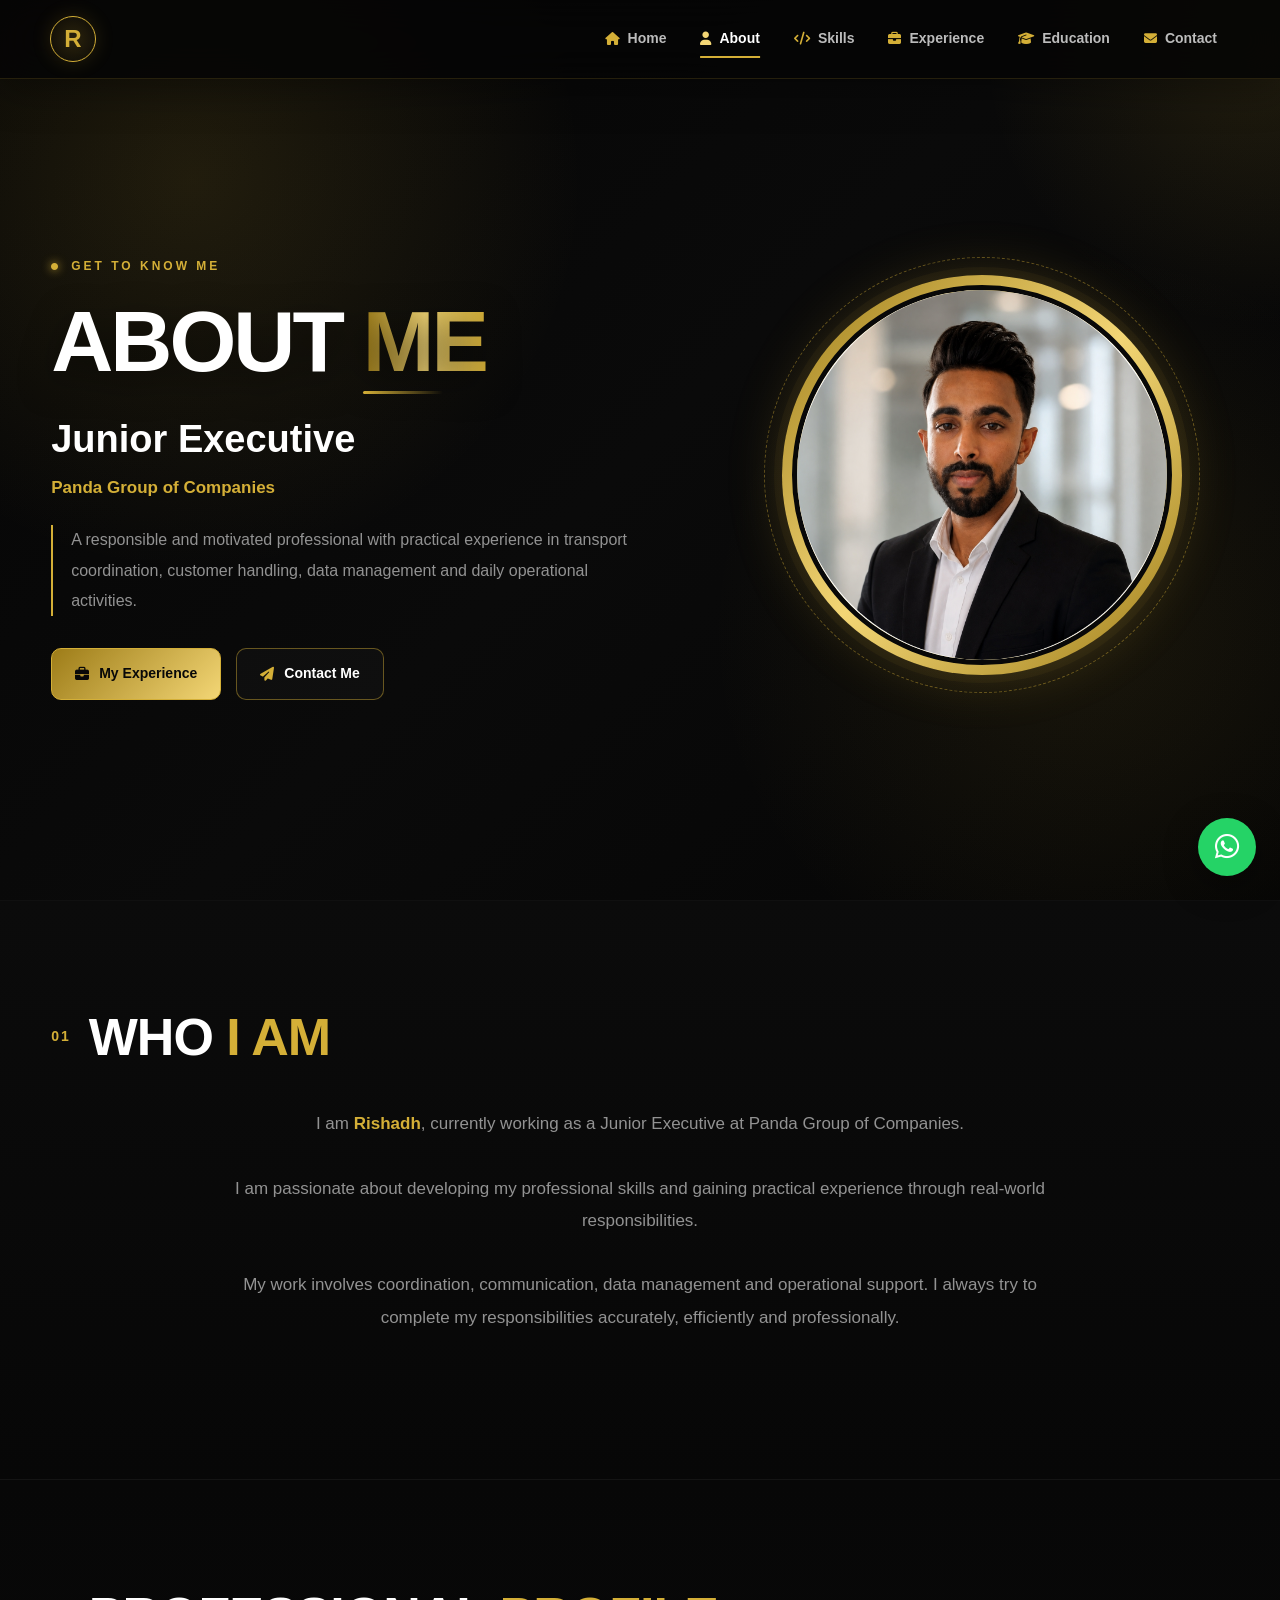
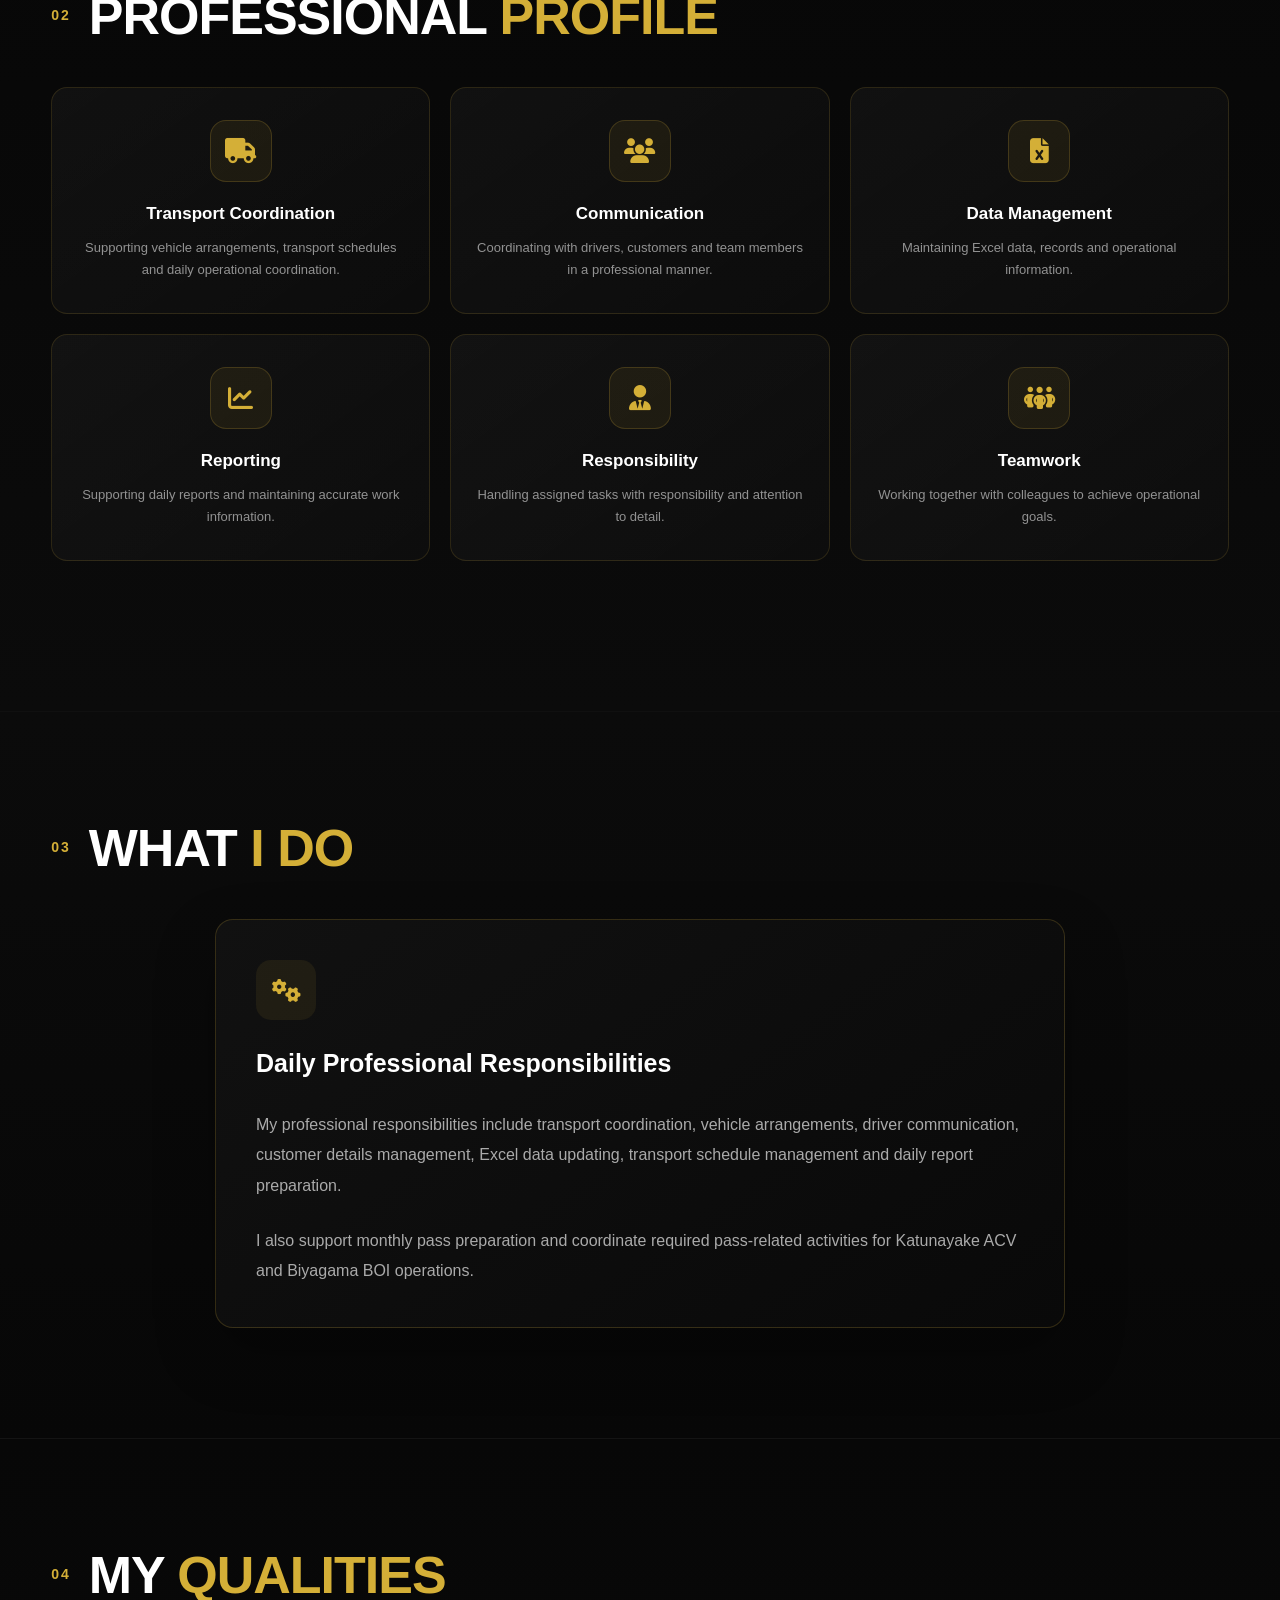
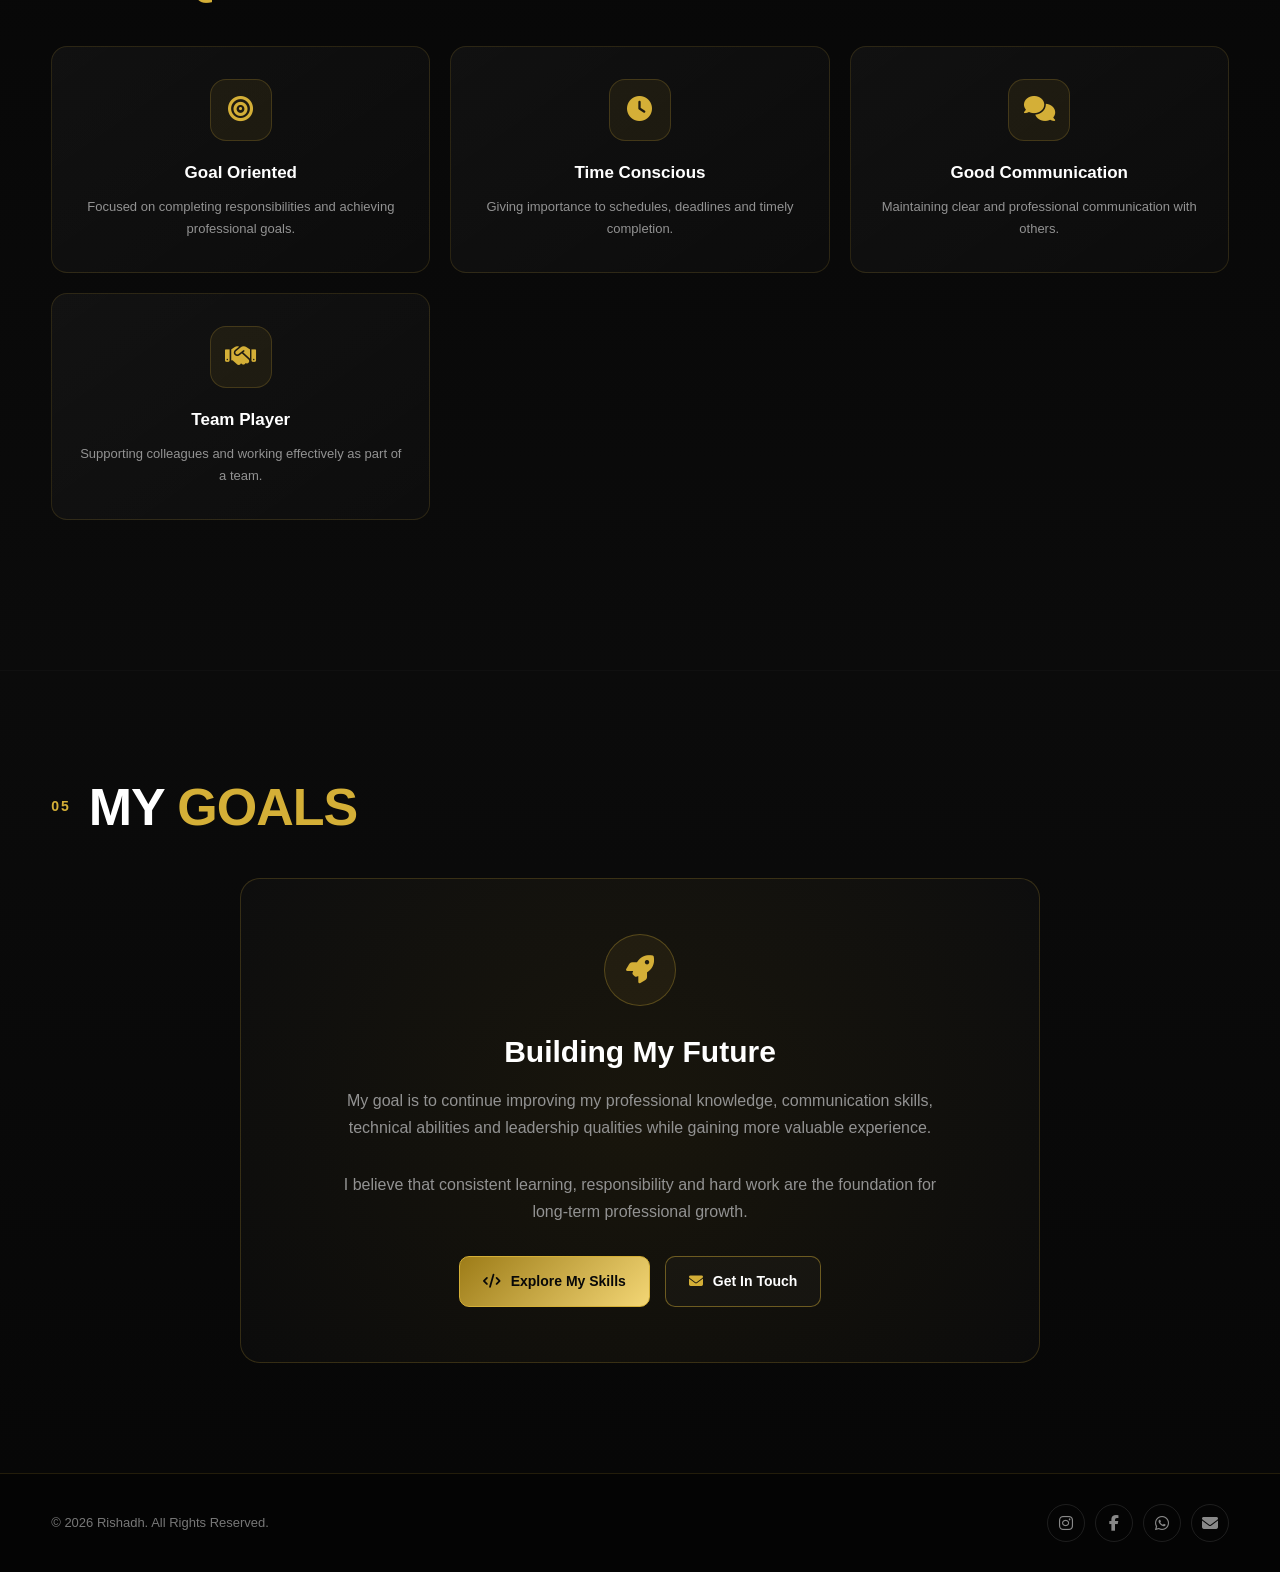
==== commit 0a3d4916: "Refactor about.html for improved layout and content Updated the about.html file to enhance the struc" ====
--- a/about.html
+++ b/about.html
@@ -7,102 +7,148 @@
 
     <title>About Me | Rishadh</title>
 
-    <link rel="stylesheet" href="style.css">
-
-    <!-- Font Awesome -->
+    <link rel="stylesheet" href="style.css?v=10">
+
     <link rel="stylesheet"
           href="https://cdnjs.cloudflare.com/ajax/libs/font-awesome/6.5.2/css/all.min.css">
 </head>
 
 <body>
 
-    <!-- ================= NAVBAR ================= -->
-    <header class="navbar">
-        <div class="nav-container">
-
-            <a href="index.html" class="logo">
-                <span>R</span> RISHADH
-            </a>
-
-            <button class="menu-toggle" id="menuToggle">
-                <i class="fa-solid fa-bars"></i>
-            </button>
-
-            <nav>
-                <ul id="navMenu">
-
-                    <li>
-                        <a href="index.html">
-                            <i class="fa-solid fa-house"></i>
-                            Home
-                        </a>
-                    </li>
-
-                    <li>
-                        <a href="about.html" class="active">
-                            <i class="fa-solid fa-user"></i>
-                            About
-                        </a>
-                    </li>
-
-                    <li>
-                        <a href="skills.html">
-                            <i class="fa-solid fa-code"></i>
-                            Skills
-                        </a>
-                    </li>
-
-                    <li>
-                        <a href="experience.html">
-                            <i class="fa-solid fa-briefcase"></i>
-                            Experience
-                        </a>
-                    </li>
-
-                    <li>
-                        <a href="education.html">
-                            <i class="fa-solid fa-graduation-cap"></i>
-                            Education
-                        </a>
-                    </li>
-
-                    <li>
-                        <a href="contact.html">
-                            <i class="fa-solid fa-envelope"></i>
-                            Contact
-                        </a>
-                    </li>
-
-                </ul>
-            </nav>
-
-        </div>
-    </header>
-
-
-    <!-- ================= ABOUT PAGE ================= -->
-    <main class="inner-page">
-
-        <!-- Page Heading -->
-        <section class="page-heading">
-
-            <div class="section-title">
-                <span>01</span>
-                <h1>About Me</h1>
-            </div>
-
-            <p>
-                Get to know more about me, my professional journey
-                and the way I work.
-            </p>
-
-        </section>
-
-
-        <!-- ================= ABOUT INTRO ================= -->
-        <section class="about-page-content">
-
-            <div class="about-profile">
+<!-- ================= NAVBAR ================= -->
+
+<header class="navbar">
+
+    <div class="nav-content">
+
+        <a href="index.html" class="logo">R</a>
+
+        <nav>
+            <ul class="nav-links" id="navMenu">
+
+                <li>
+                    <a href="index.html">
+                        <i class="fa-solid fa-house"></i>
+                        Home
+                    </a>
+                </li>
+
+                <li>
+                    <a href="about.html" class="active">
+                        <i class="fa-solid fa-user"></i>
+                        About
+                    </a>
+                </li>
+
+                <li>
+                    <a href="skills.html">
+                        <i class="fa-solid fa-code"></i>
+                        Skills
+                    </a>
+                </li>
+
+                <li>
+                    <a href="experience.html">
+                        <i class="fa-solid fa-briefcase"></i>
+                        Experience
+                    </a>
+                </li>
+
+                <li>
+                    <a href="education.html">
+                        <i class="fa-solid fa-graduation-cap"></i>
+                        Education
+                    </a>
+                </li>
+
+                <li>
+                    <a href="contact.html">
+                        <i class="fa-solid fa-envelope"></i>
+                        Contact
+                    </a>
+                </li>
+
+            </ul>
+        </nav>
+
+        <button class="menu-btn"
+                id="menuToggle"
+                aria-label="Open menu">
+
+            <i class="fa-solid fa-bars"></i>
+
+        </button>
+
+    </div>
+
+</header>
+
+
+<!-- ================= PAGE HERO ================= -->
+
+<main>
+
+<section class="hero inner-page-hero">
+
+    <div class="container">
+
+        <div class="hero-content">
+
+            <div class="hero-text-content">
+
+                <p class="hero-subtitle">
+                    <i class="fa-solid fa-circle"></i>
+                    GET TO KNOW ME
+                </p>
+
+                <h1>
+                    ABOUT
+                    <span>ME</span>
+                </h1>
+
+                <h2 class="hero-role">
+                    Junior Executive
+                </h2>
+
+                <p class="hero-tagline">
+                    Panda Group of Companies
+                </p>
+
+                <p class="hero-description">
+                    A responsible and motivated professional with
+                    practical experience in transport coordination,
+                    customer handling, data management and daily
+                    operational activities.
+                </p>
+
+                <div class="hero-buttons">
+
+                    <a href="experience.html"
+                       class="btn btn-primary">
+
+                        <i class="fa-solid fa-briefcase"></i>
+
+                        My Experience
+
+                    </a>
+
+                    <a href="contact.html"
+                       class="btn">
+
+                        <i class="fa-solid fa-paper-plane"></i>
+
+                        Contact Me
+
+                    </a>
+
+                </div>
+
+            </div>
+
+
+            <!-- PROFILE -->
+
+            <div class="hero-image">
 
                 <div class="profile-ring">
 
@@ -113,318 +159,473 @@
 
             </div>
 
-
-            <div class="about-main-text">
-
-                <span class="small-label">
+        </div>
+
+    </div>
+
+</section>
+
+
+<!-- ================= ABOUT INTRO ================= -->
+
+<section>
+
+    <div class="container">
+
+        <div class="section-title">
+
+            <span>01</span>
+
+            <h2>
+                WHO
+                <strong>I AM</strong>
+            </h2>
+
+        </div>
+
+
+        <div class="about-text">
+
+            <p>
+                I am <strong>Rishadh</strong>, currently working
+                as a Junior Executive at Panda Group of Companies.
+            </p>
+
+            <br>
+
+            <p>
+                I am passionate about developing my professional
+                skills and gaining practical experience through
+                real-world responsibilities.
+            </p>
+
+            <br>
+
+            <p>
+                My work involves coordination, communication,
+                data management and operational support. I always
+                try to complete my responsibilities accurately,
+                efficiently and professionally.
+            </p>
+
+        </div>
+
+    </div>
+
+</section>
+
+
+<!-- ================= PROFESSIONAL PROFILE ================= -->
+
+<section>
+
+    <div class="container">
+
+        <div class="section-title">
+
+            <span>02</span>
+
+            <h2>
+                PROFESSIONAL
+                <strong>PROFILE</strong>
+            </h2>
+
+        </div>
+
+
+        <div class="skills-grid">
+
+
+            <div class="skill-card">
+
+                <div class="skill-icon">
+
+                    <i class="fa-solid fa-truck"></i>
+
+                </div>
+
+                <h3>
+                    Transport Coordination
+                </h3>
+
+                <p>
+                    Supporting vehicle arrangements,
+                    transport schedules and daily
+                    operational coordination.
+                </p>
+
+            </div>
+
+
+            <div class="skill-card">
+
+                <div class="skill-icon">
+
+                    <i class="fa-solid fa-users"></i>
+
+                </div>
+
+                <h3>
+                    Communication
+                </h3>
+
+                <p>
+                    Coordinating with drivers,
+                    customers and team members
+                    in a professional manner.
+                </p>
+
+            </div>
+
+
+            <div class="skill-card">
+
+                <div class="skill-icon">
+
+                    <i class="fa-solid fa-file-excel"></i>
+
+                </div>
+
+                <h3>
+                    Data Management
+                </h3>
+
+                <p>
+                    Maintaining Excel data,
+                    records and operational
+                    information.
+                </p>
+
+            </div>
+
+
+            <div class="skill-card">
+
+                <div class="skill-icon">
+
+                    <i class="fa-solid fa-chart-line"></i>
+
+                </div>
+
+                <h3>
+                    Reporting
+                </h3>
+
+                <p>
+                    Supporting daily reports and
+                    maintaining accurate work
+                    information.
+                </p>
+
+            </div>
+
+
+            <div class="skill-card">
+
+                <div class="skill-icon">
+
                     <i class="fa-solid fa-user-tie"></i>
-                    WHO I AM
-                </span>
-
-                <h2>
-                    I'm <span>Rishadh</span>
-                </h2>
-
-                <h3>
-                    Junior Executive
-                </h3>
-
-                <p>
-                    I am a responsible and motivated professional currently
-                    working as a Junior Executive at
-                    <strong>Panda Group of Companies</strong>.
-                </p>
-
-                <p>
-                    My professional experience is mainly focused on transport
-                    and logistics operations, where I coordinate vehicles,
-                    communicate with drivers, manage customer information
-                    and support daily operational activities.
-                </p>
-
-                <p>
-                    I also work with Microsoft Excel for data updating,
-                    management and reporting. I believe that good
-                    communication, teamwork, time management and
-                    responsibility are important for successful operations.
-                </p>
-
-                <p>
-                    I am always interested in learning new skills,
-                    improving my professional abilities and taking on
-                    new responsibilities.
-                </p>
-
-            </div>
-
-        </section>
-
-
-        <!-- ================= HIGHLIGHTS ================= -->
-        <section class="section about-highlights">
-
-            <div class="section-title">
-                <span>02</span>
-                <h2>My Professional Highlights</h2>
-            </div>
-
-
-            <div class="highlights-grid">
-
-                <!-- Card 1 -->
-                <div class="highlight-card">
-
-                    <div class="highlight-icon">
-                        <i class="fa-solid fa-truck-fast"></i>
-                    </div>
-
-                    <h3>
-                        Transport Coordination
-                    </h3>
-
-                    <p>
-                        Coordinating vehicles and supporting smooth
-                        day-to-day transport operations.
-                    </p>
-
-                </div>
-
-
-                <!-- Card 2 -->
-                <div class="highlight-card">
-
-                    <div class="highlight-icon">
-                        <i class="fa-solid fa-user-group"></i>
-                    </div>
-
-                    <h3>
-                        Driver Coordination
-                    </h3>
-
-                    <p>
-                        Communicating with drivers and coordinating
-                        vehicle-related requirements.
-                    </p>
-
-                </div>
-
-
-                <!-- Card 3 -->
-                <div class="highlight-card">
-
-                    <div class="highlight-icon">
-                        <i class="fa-solid fa-database"></i>
-                    </div>
-
-                    <h3>
-                        Data Management
-                    </h3>
-
-                    <p>
-                        Managing customer and transport information
-                        using Microsoft Excel.
-                    </p>
-
-                </div>
-
-
-                <!-- Card 4 -->
-                <div class="highlight-card">
-
-                    <div class="highlight-icon">
-                        <i class="fa-solid fa-chart-line"></i>
-                    </div>
-
-                    <h3>
-                        Daily Reporting
-                    </h3>
-
-                    <p>
-                        Preparing and updating daily operational
-                        information and reports.
-                    </p>
-
-                </div>
-
-
-                <!-- Card 5 -->
-                <div class="highlight-card">
-
-                    <div class="highlight-icon">
-                        <i class="fa-solid fa-comments"></i>
-                    </div>
-
-                    <h3>
-                        Communication
-                    </h3>
-
-                    <p>
-                        Maintaining professional communication with
-                        customers, drivers and team members.
-                    </p>
-
-                </div>
-
-
-                <!-- Card 6 -->
-                <div class="highlight-card">
-
-                    <div class="highlight-icon">
-                        <i class="fa-solid fa-people-group"></i>
-                    </div>
-
-                    <h3>
-                        Teamwork
-                    </h3>
-
-                    <p>
-                        Working together with colleagues to complete
-                        daily responsibilities efficiently.
-                    </p>
-
-                </div>
-
-            </div>
-
-        </section>
-
-
-        <!-- ================= WORK VALUES ================= -->
-        <section class="section values-section">
-
-            <div class="section-title">
-                <span>03</span>
-                <h2>My Work Values</h2>
-            </div>
-
-
-            <div class="values-grid">
-
-                <div class="value-card">
-
-                    <i class="fa-solid fa-shield-halved"></i>
-
-                    <h3>
-                        Responsibility
-                    </h3>
-
-                    <p>
-                        I take responsibility for my tasks and aim
-                        to complete them properly and on time.
-                    </p>
-
-                </div>
-
-
-                <div class="value-card">
+
+                </div>
+
+                <h3>
+                    Responsibility
+                </h3>
+
+                <p>
+                    Handling assigned tasks with
+                    responsibility and attention
+                    to detail.
+                </p>
+
+            </div>
+
+
+            <div class="skill-card">
+
+                <div class="skill-icon">
+
+                    <i class="fa-solid fa-people-group"></i>
+
+                </div>
+
+                <h3>
+                    Teamwork
+                </h3>
+
+                <p>
+                    Working together with colleagues
+                    to achieve operational goals.
+                </p>
+
+            </div>
+
+        </div>
+
+    </div>
+
+</section>
+
+
+<!-- ================= WHAT I DO ================= -->
+
+<section>
+
+    <div class="container">
+
+        <div class="section-title">
+
+            <span>03</span>
+
+            <h2>
+                WHAT
+                <strong>I DO</strong>
+            </h2>
+
+        </div>
+
+
+        <div class="experience-card">
+
+            <div class="experience-icon">
+
+                <i class="fa-solid fa-gears"></i>
+
+            </div>
+
+
+            <h3>
+                Daily Professional Responsibilities
+            </h3>
+
+
+            <p class="experience-description">
+
+                My professional responsibilities include
+                transport coordination, vehicle arrangements,
+                driver communication, customer details
+                management, Excel data updating, transport
+                schedule management and daily report preparation.
+
+            </p>
+
+
+            <p class="experience-description">
+
+                I also support monthly pass preparation and
+                coordinate required pass-related activities
+                for Katunayake ACV and Biyagama BOI operations.
+
+            </p>
+
+        </div>
+
+    </div>
+
+</section>
+
+
+<!-- ================= PERSONAL QUALITIES ================= -->
+
+<section>
+
+    <div class="container">
+
+        <div class="section-title">
+
+            <span>04</span>
+
+            <h2>
+                MY
+                <strong>QUALITIES</strong>
+            </h2>
+
+        </div>
+
+
+        <div class="skills-grid">
+
+
+            <div class="skill-card">
+
+                <div class="skill-icon">
+
+                    <i class="fa-solid fa-bullseye"></i>
+
+                </div>
+
+                <h3>
+                    Goal Oriented
+                </h3>
+
+                <p>
+                    Focused on completing responsibilities
+                    and achieving professional goals.
+                </p>
+
+            </div>
+
+
+            <div class="skill-card">
+
+                <div class="skill-icon">
 
                     <i class="fa-solid fa-clock"></i>
 
-                    <h3>
-                        Time Management
-                    </h3>
-
-                    <p>
-                        I focus on organizing my work and managing
-                        daily schedules efficiently.
-                    </p>
-
-                </div>
-
-
-                <div class="value-card">
-
-                    <i class="fa-solid fa-lightbulb"></i>
-
-                    <h3>
-                        Continuous Learning
-                    </h3>
-
-                    <p>
-                        I believe in learning new skills and improving
-                        myself through practical experience.
-                    </p>
-
-                </div>
-
-
-                <div class="value-card">
+                </div>
+
+                <h3>
+                    Time Conscious
+                </h3>
+
+                <p>
+                    Giving importance to schedules,
+                    deadlines and timely completion.
+                </p>
+
+            </div>
+
+
+            <div class="skill-card">
+
+                <div class="skill-icon">
+
+                    <i class="fa-solid fa-comments"></i>
+
+                </div>
+
+                <h3>
+                    Good Communication
+                </h3>
+
+                <p>
+                    Maintaining clear and professional
+                    communication with others.
+                </p>
+
+            </div>
+
+
+            <div class="skill-card">
+
+                <div class="skill-icon">
 
                     <i class="fa-solid fa-handshake"></i>
 
-                    <h3>
-                        Professionalism
-                    </h3>
-
-                    <p>
-                        I value respectful communication, teamwork
-                        and professional behavior.
-                    </p>
-
-                </div>
-
-            </div>
-
-        </section>
-
-
-        <!-- ================= CALL TO ACTION ================= -->
-        <section class="section about-cta">
-
-            <div class="cta-content">
+                </div>
+
+                <h3>
+                    Team Player
+                </h3>
+
+                <p>
+                    Supporting colleagues and working
+                    effectively as part of a team.
+                </p>
+
+            </div>
+
+        </div>
+
+    </div>
+
+</section>
+
+
+<!-- ================= FUTURE GOALS ================= -->
+
+<section>
+
+    <div class="container">
+
+        <div class="section-title">
+
+            <span>05</span>
+
+            <h2>
+                MY
+                <strong>GOALS</strong>
+            </h2>
+
+        </div>
+
+
+        <div class="contact-message">
+
+            <div class="contact-icon">
 
                 <i class="fa-solid fa-rocket"></i>
 
-                <h2>
-                    Let's Connect
-                </h2>
-
-                <p>
-                    Want to know more about my skills and professional
-                    experience? Explore my portfolio.
-                </p>
-
-                <div class="hero-buttons">
-
-                    <a href="skills.html" class="btn primary-btn">
-                        <i class="fa-solid fa-code"></i>
-                        View My Skills
-                    </a>
-
-                    <a href="experience.html" class="btn secondary-btn">
-                        <i class="fa-solid fa-briefcase"></i>
-                        My Experience
-                    </a>
-
-                    <a href="contact.html" class="btn secondary-btn">
-                        <i class="fa-solid fa-envelope"></i>
-                        Contact Me
-                    </a>
-
-                </div>
-
-            </div>
-
-        </section>
-
-    </main>
-
-
-    <!-- ================= FOOTER ================= -->
-    <footer class="footer">
+            </div>
+
+
+            <h3>
+                Building My Future
+            </h3>
+
+
+            <p>
+                My goal is to continue improving my professional
+                knowledge, communication skills, technical
+                abilities and leadership qualities while gaining
+                more valuable experience.
+            </p>
+
+
+            <p>
+                I believe that consistent learning,
+                responsibility and hard work are the foundation
+                for long-term professional growth.
+            </p>
+
+
+            <div class="hero-buttons center-buttons">
+
+                <a href="skills.html"
+                   class="btn btn-primary">
+
+                    <i class="fa-solid fa-code"></i>
+
+                    Explore My Skills
+
+                </a>
+
+
+                <a href="contact.html"
+                   class="btn">
+
+                    <i class="fa-solid fa-envelope"></i>
+
+                    Get In Touch
+
+                </a>
+
+            </div>
+
+        </div>
+
+    </div>
+
+</section>
+
+</main>
+
+
+<!-- ================= FOOTER ================= -->
+
+<footer>
+
+    <div class="container">
 
         <div class="footer-content">
 
-            <h3>
-                <span>R</span> RISHADH
-            </h3>
-
             <p>
-                Junior Executive | Panda Group of Companies
+                © 2026 Rishadh.
+                All Rights Reserved.
             </p>
 
 
-            <div class="social-links">
+            <div class="footer-social">
 
                 <a href="https://www.instagram.com/m_rish_4you"
                    target="_blank"
@@ -462,62 +663,81 @@
 
             </div>
 
-
-            <p class="copyright">
-                © 2026 Rishadh. All Rights Reserved.
-            </p>
-
-        </div>
-
-    </footer>
-
-
-    <!-- ================= MOBILE MENU ================= -->
-    <script>
-
-        const menuToggle = document.getElementById("menuToggle");
-        const navMenu = document.getElementById("navMenu");
-
-        menuToggle.addEventListener("click", function () {
-
-            navMenu.classList.toggle("active");
-
-            const icon = menuToggle.querySelector("i");
-
-            if (navMenu.classList.contains("active")) {
-
-                icon.classList.remove("fa-bars");
-                icon.classList.add("fa-xmark");
-
-            } else {
-
-                icon.classList.remove("fa-xmark");
-                icon.classList.add("fa-bars");
-
-            }
+        </div>
+
+    </div>
+
+</footer>
+
+
+<!-- ================= WHATSAPP ================= -->
+
+<a href="https://wa.me/94704838532"
+   target="_blank"
+   class="whatsapp-btn"
+   aria-label="WhatsApp">
+
+    <i class="fa-brands fa-whatsapp"></i>
+
+</a>
+
+
+<!-- ================= MENU SCRIPT ================= -->
+
+<script>
+
+const menuToggle =
+    document.getElementById("menuToggle");
+
+const navMenu =
+    document.getElementById("navMenu");
+
+
+menuToggle.addEventListener("click", function () {
+
+    navMenu.classList.toggle("show");
+
+    const icon =
+        menuToggle.querySelector("i");
+
+
+    if (navMenu.classList.contains("show")) {
+
+        icon.classList.remove("fa-bars");
+
+        icon.classList.add("fa-xmark");
+
+    } else {
+
+        icon.classList.remove("fa-xmark");
+
+        icon.classList.add("fa-bars");
+
+    }
+
+});
+
+
+document
+    .querySelectorAll(".nav-links a")
+    .forEach(function(link) {
+
+        link.addEventListener("click", function() {
+
+            navMenu.classList.remove("show");
+
+            const icon =
+                menuToggle.querySelector("i");
+
+            icon.classList.remove("fa-xmark");
+
+            icon.classList.add("fa-bars");
 
         });
 
-
-        // Close menu after clicking a navigation link
-
-        document.querySelectorAll("#navMenu a").forEach(function(link) {
-
-            link.addEventListener("click", function() {
-
-                navMenu.classList.remove("active");
-
-                const icon = menuToggle.querySelector("i");
-
-                icon.classList.remove("fa-xmark");
-                icon.classList.add("fa-bars");
-
-            });
-
-        });
-
-    </script>
+    });
+
+</script>
 
 </body>
-
 </html>
--- a/style.css
+++ b/style.css
@@ -1,7 +1,31 @@
-```css
 /* =========================================================
-   RESET
-========================================================= */
+   RISHADH PREMIUM PORTFOLIO
+   FULL STYLE.CSS
+   ========================================================= */
+
+
+/* ================= ROOT ================= */
+
+:root {
+    --black: #050505;
+    --black-soft: #0b0b0b;
+    --black-card: #111111;
+
+    --gold: #d4af37;
+    --gold-light: #f3d675;
+    --gold-dark: #9d7c18;
+
+    --white: #ffffff;
+    --text: #d8d8d8;
+    --muted: #929292;
+
+    --border: rgba(212, 175, 55, 0.25);
+
+    --container: 1180px;
+}
+
+
+/* ================= RESET ================= */
 
 * {
     margin: 0;
@@ -14,13 +38,17 @@
 }
 
 body {
-    font-family: Arial, Helvetica, sans-serif;
-    background:
-        radial-gradient(circle at 20% 20%, rgba(212,175,55,0.08), transparent 30%),
-        radial-gradient(circle at 80% 80%, rgba(212,175,55,0.06), transparent 30%),
-        #050505;
-    color: #ffffff;
+    font-family:
+        "Segoe UI",
+        Arial,
+        Helvetica,
+        sans-serif;
+
+    background: var(--black);
+    color: var(--white);
+
     line-height: 1.7;
+
     overflow-x: hidden;
 }
 
@@ -38,1237 +66,1662 @@
     font-family: inherit;
 }
 
+
+/* ================= CONTAINER ================= */
+
 .container {
-    width: min(1100px, 90%);
-    margin: auto;
-}
-
-.gold {
-    color: #d4af37;
-}
-
-
-/* =========================================================
-   NAVBAR
-========================================================= */
+    width: min(92%, var(--container));
+    margin: 0 auto;
+}
+
+
+/* ================= NAVBAR ================= */
 
 .navbar {
     position: fixed;
+
     top: 0;
     left: 0;
+
     width: 100%;
-    z-index: 999;
-    padding: 18px 0;
-    background: rgba(5,5,5,0.92);
-    backdrop-filter: blur(12px);
-    border-bottom: 1px solid rgba(212,175,55,0.15);
-}
+
+    z-index: 9999;
+
+    background:
+        rgba(5, 5, 5, 0.88);
+
+    border-bottom:
+        1px solid rgba(212, 175, 55, 0.16);
+
+    backdrop-filter: blur(18px);
+    -webkit-backdrop-filter: blur(18px);
+
+    box-shadow:
+        0 10px 40px rgba(0, 0, 0, 0.35);
+}
+
 
 .nav-content {
-    display: flex;
+    width: min(94%, var(--container));
+
+    height: 78px;
+
+    margin: 0 auto;
+
+    display: flex;
+
+    align-items: center;
+
     justify-content: space-between;
-    align-items: center;
-}
+}
+
+
+/* LOGO */
 
 .logo {
-    width: 52px;
-    height: 52px;
-    display: flex;
+    width: 46px;
+    height: 46px;
+
+    display: flex;
+
     align-items: center;
     justify-content: center;
-    border: 2px solid #d4af37;
+
     border-radius: 50%;
-    color: #d4af37;
-    font-size: 20px;
-    font-weight: 900;
+
+    color: var(--gold);
+
+    font-size: 24px;
+    font-weight: 800;
+
+    border:
+        1px solid var(--gold);
+
+    background:
+        radial-gradient(
+            circle at center,
+            rgba(212,175,55,0.18),
+            rgba(212,175,55,0.02)
+        );
+
     box-shadow:
-        0 0 15px rgba(212,175,55,0.25),
-        inset 0 0 15px rgba(212,175,55,0.08);
-}
+        0 0 20px rgba(212,175,55,0.16);
+
+    transition: 0.35s ease;
+}
+
+.logo:hover {
+    transform: rotate(8deg) scale(1.08);
+
+    box-shadow:
+        0 0 30px rgba(212,175,55,0.38);
+}
+
+
+/* NAV LINKS */
 
 .nav-links {
-    display: flex;
-    align-items: center;
-    gap: 28px;
+    list-style: none;
+
+    display: flex;
+
+    align-items: center;
+
+    gap: 8px;
+}
+
+.nav-links li {
     list-style: none;
 }
 
 .nav-links a {
     position: relative;
-    color: #cccccc;
+
+    display: flex;
+
+    align-items: center;
+
+    gap: 8px;
+
+    padding: 10px 13px;
+
+    color: #bcbcbc;
+
     font-size: 14px;
     font-weight: 600;
-    letter-spacing: 0.5px;
+
     transition: 0.3s ease;
 }
 
-.nav-links a:hover {
-    color: #d4af37;
+.nav-links a i {
+    color: var(--gold);
+
+    font-size: 13px;
+
+    transition: 0.3s ease;
 }
 
 .nav-links a::after {
     content: "";
+
     position: absolute;
+
+    left: 50%;
+    bottom: 3px;
+
+    width: 0;
+    height: 2px;
+
+    background: var(--gold);
+
+    transform: translateX(-50%);
+
+    transition: 0.3s ease;
+}
+
+.nav-links a:hover,
+.nav-links a.active {
+    color: var(--white);
+}
+
+.nav-links a:hover i,
+.nav-links a.active i {
+    color: var(--gold-light);
+}
+
+.nav-links a:hover::after,
+.nav-links a.active::after {
+    width: 70%;
+}
+
+
+/* MENU BUTTON */
+
+.menu-btn {
+    display: none;
+
+    width: 44px;
+    height: 44px;
+
+    border: 1px solid var(--border);
+
+    border-radius: 10px;
+
+    background: rgba(212,175,55,0.05);
+
+    color: var(--gold);
+
+    font-size: 20px;
+
+    cursor: pointer;
+}
+
+
+/* ================= HERO ================= */
+
+.hero {
+    position: relative;
+
+    min-height: 100vh;
+
+    display: flex;
+
+    align-items: center;
+
+    padding:
+        140px 0
+        90px;
+
+    overflow: hidden;
+
+    background:
+        radial-gradient(
+            circle at 15% 20%,
+            rgba(212,175,55,0.13),
+            transparent 30%
+        ),
+        radial-gradient(
+            circle at 85% 70%,
+            rgba(212,175,55,0.09),
+            transparent 30%
+        ),
+        linear-gradient(
+            135deg,
+            #050505,
+            #0a0a0a,
+            #050505
+        );
+}
+
+
+/* BACKGROUND LIGHT */
+
+.hero::before {
+    content: "";
+
+    position: absolute;
+
+    width: 600px;
+    height: 600px;
+
+    right: -280px;
+    top: -250px;
+
+    border-radius: 50%;
+
+    background:
+        radial-gradient(
+            circle,
+            rgba(212,175,55,0.12),
+            transparent 65%
+        );
+
+    pointer-events: none;
+}
+
+
+/* GRID */
+
+.hero-content {
+    position: relative;
+
+    z-index: 2;
+
+    display: grid;
+
+    grid-template-columns:
+        1.1fr
+        0.9fr;
+
+    align-items: center;
+
+    gap: 80px;
+}
+
+
+/* HERO TEXT */
+
+.hero-text-content {
+    animation:
+        heroTextIn 1s ease both;
+}
+
+@keyframes heroTextIn {
+
+    from {
+        opacity: 0;
+
+        transform:
+            translateY(35px);
+    }
+
+    to {
+        opacity: 1;
+
+        transform:
+            translateY(0);
+    }
+}
+
+
+/* SUBTITLE */
+
+.hero-subtitle {
+    display: inline-flex;
+
+    align-items: center;
+
+    gap: 10px;
+
+    margin-bottom: 20px;
+
+    color: var(--gold);
+
+    font-size: 12px;
+
+    font-weight: 800;
+
+    letter-spacing: 3px;
+}
+
+.hero-subtitle i {
+    font-size: 7px;
+
+    text-shadow:
+        0 0 10px var(--gold);
+}
+
+
+/* H1 */
+
+.hero h1 {
+    font-size:
+        clamp(48px, 7vw, 86px);
+
+    line-height: 1.05;
+
+    letter-spacing: -3px;
+
+    font-weight: 900;
+
+    margin-bottom: 20px;
+
+    text-shadow:
+        0 10px 35px rgba(0,0,0,0.5);
+}
+
+.hero h1 span {
+    position: relative;
+
+    display: inline-block;
+
+    color: var(--gold-light);
+
+    background:
+        linear-gradient(
+            90deg,
+            var(--gold-dark),
+            var(--gold-light),
+            var(--gold)
+        );
+
+    -webkit-background-clip: text;
+    background-clip: text;
+
+    -webkit-text-fill-color: transparent;
+}
+
+.hero h1 span::after {
+    content: "";
+
+    position: absolute;
+
     left: 0;
     bottom: -7px;
-    width: 0;
-    height: 2px;
-    background: #d4af37;
-    transition: 0.3s ease;
-}
-
-.nav-links a:hover::after {
-    width: 100%;
-}
-
-.nav-links a.active {
-    color: #d4af37;
-}
-
-.nav-links a.active::after {
-    width: 100%;
-}
-
-.menu-btn {
-    display: none;
-    background: none;
-    border: none;
-    color: #d4af37;
-    font-size: 28px;
-    cursor: pointer;
-}
-
-
-/* =========================================================
-   HERO
-========================================================= */
-
-.hero {
-    min-height: 100vh;
-    display: flex;
-    align-items: center;
-    padding: 140px 0 80px;
-}
-
-.hero-content {
-    display: grid;
-    grid-template-columns: 1.2fr 0.8fr;
-    align-items: center;
-    gap: 70px;
-}
-
-.hero-subtitle {
-    color: #d4af37;
-    font-size: 14px;
+
+    width: 65%;
+
+    height: 3px;
+
+    border-radius: 10px;
+
+    background:
+        linear-gradient(
+            90deg,
+            var(--gold),
+            transparent
+        );
+}
+
+
+/* ROLE */
+
+.hero-role {
+    color: var(--white);
+
+    font-size:
+        clamp(24px, 3vw, 38px);
+
     font-weight: 700;
-    letter-spacing: 4px;
-    margin-bottom: 15px;
-}
-
-.hero h1 {
-    font-size: clamp(3rem, 7vw, 6rem);
-    line-height: 0.95;
-    font-weight: 900;
-    letter-spacing: 2px;
-    text-transform: uppercase;
-    text-shadow:
-        0 3px 0 #333333,
-        0 8px 20px rgba(0,0,0,0.8);
-}
-
-.hero h1 span {
-    color: #d4af37;
-}
-
-.hero-role {
-    margin-top: 25px;
-    color: #ffffff;
-    font-size: 1.4rem;
-    font-weight: 700;
-}
+
+    margin-bottom: 3px;
+}
+
+
+/* COMPANY */
 
 .hero-tagline {
-    margin-top: 8px;
-    color: #d4af37;
-    font-size: 1rem;
-    letter-spacing: 2px;
-}
+    color: var(--gold);
+
+    font-size: 17px;
+
+    font-weight: 600;
+
+    margin-bottom: 22px;
+}
+
+
+/* DESCRIPTION */
 
 .hero-description {
     max-width: 650px;
-    margin-top: 22px;
-    color: #999999;
-    font-size: 1rem;
-}
+
+    padding-left: 18px;
+
+    border-left:
+        2px solid var(--gold);
+
+    color: var(--muted);
+
+    font-size: 16px;
+
+    line-height: 1.9;
+
+    margin-bottom: 32px;
+}
+
+
+/* ================= BUTTONS ================= */
 
 .hero-buttons {
     display: flex;
+
+    align-items: center;
+
     flex-wrap: wrap;
+
     gap: 15px;
-    margin-top: 30px;
-}
+}
+
+.center-buttons {
+    justify-content: center;
+}
+
 
 .btn {
     display: inline-flex;
-    align-items: center;
+
+    align-items: center;
+
     justify-content: center;
-    min-width: 170px;
-    padding: 13px 22px;
-    border: 1px solid #d4af37;
-    border-radius: 5px;
-    color: #d4af37;
+
+    gap: 10px;
+
+    min-height: 50px;
+
+    padding: 13px 23px;
+
+    border-radius: 10px;
+
+    border:
+        1px solid rgba(212,175,55,0.45);
+
+    color: var(--white);
+
+    background:
+        rgba(255,255,255,0.025);
+
     font-size: 14px;
+
     font-weight: 700;
+
+    transition:
+        transform 0.3s ease,
+        box-shadow 0.3s ease,
+        background 0.3s ease,
+        border-color 0.3s ease;
+}
+
+.btn i {
+    color: var(--gold);
+}
+
+.btn:hover {
+    transform:
+        translateY(-4px);
+
+    border-color:
+        var(--gold);
+
+    box-shadow:
+        0 12px 35px rgba(212,175,55,0.16);
+
+    background:
+        rgba(212,175,55,0.07);
+}
+
+
+.btn-primary {
+    color: #080808;
+
+    background:
+        linear-gradient(
+            135deg,
+            var(--gold-dark),
+            var(--gold-light)
+        );
+
+    border-color:
+        var(--gold);
+}
+
+.btn-primary i {
+    color: #080808;
+}
+
+.btn-primary:hover {
+    color: #080808;
+
+    background:
+        linear-gradient(
+            135deg,
+            var(--gold-light),
+            var(--gold)
+        );
+
+    box-shadow:
+        0 15px 40px rgba(212,175,55,0.3);
+}
+
+
+/* ================= HERO SOCIAL ================= */
+
+.hero-social {
+    display: flex;
+
+    align-items: center;
+
+    gap: 12px;
+
+    margin-top: 28px;
+}
+
+.hero-social a {
+    width: 40px;
+    height: 40px;
+
+    display: flex;
+
+    align-items: center;
+    justify-content: center;
+
+    border:
+        1px solid rgba(212,175,55,0.22);
+
+    border-radius: 50%;
+
+    color: #aaa;
+
+    background:
+        rgba(255,255,255,0.025);
+
     transition: 0.3s ease;
 }
 
-.btn:hover {
-    background: #d4af37;
-    color: #050505;
-    transform: translateY(-3px);
-    box-shadow: 0 10px 25px rgba(212,175,55,0.2);
-}
-
-.btn-primary {
-    background: #d4af37;
-    color: #050505;
-}
-
-.btn-primary:hover {
-    background: transparent;
-    color: #d4af37;
-}
-
-
-/* =========================================================
-   PROFILE IMAGE
-========================================================= */
+.hero-social a:hover {
+    color: var(--gold);
+
+    border-color:
+        var(--gold);
+
+    transform:
+        translateY(-4px);
+
+    box-shadow:
+        0 8px 25px rgba(212,175,55,0.18);
+}
+
+
+/* ================= HERO IMAGE ================= */
 
 .hero-image {
     display: flex;
+
     justify-content: center;
     align-items: center;
-}
+
+    animation:
+        heroImageIn 1s 0.15s ease both;
+}
+
+@keyframes heroImageIn {
+
+    from {
+        opacity: 0;
+
+        transform:
+            translateX(45px)
+            scale(0.94);
+    }
+
+    to {
+        opacity: 1;
+
+        transform:
+            translateX(0)
+            scale(1);
+    }
+}
+
 
 .profile-ring {
     position: relative;
-    width: 330px;
-    height: 330px;
+
+    width: 400px;
+    height: 400px;
+
     padding: 10px;
-    border: 2px solid #d4af37;
+
     border-radius: 50%;
+
+    display: flex;
+
+    align-items: center;
+    justify-content: center;
+
+    background:
+        linear-gradient(
+            135deg,
+            var(--gold-dark),
+            var(--gold-light),
+            var(--gold-dark)
+        );
+
     box-shadow:
-        0 0 30px rgba(212,175,55,0.2),
-        inset 0 0 30px rgba(212,175,55,0.08);
-}
-
-.profile-ring::before {
+        0 0 0 8px rgba(212,175,55,0.05),
+        0 0 55px rgba(212,175,55,0.22);
+
+    animation:
+        profileFloat 5s ease-in-out infinite;
+}
+
+.profile-ring::after {
     content: "";
+
     position: absolute;
-    inset: -12px;
-    border: 1px solid rgba(212,175,55,0.25);
+
+    inset: -18px;
+
     border-radius: 50%;
+
+    border:
+        1px dashed
+        rgba(212,175,55,0.42);
+
+    animation:
+        ringRotate 18s linear infinite;
+}
+
+@keyframes profileFloat {
+
+    0%,
+    100% {
+        transform:
+            translateY(0);
+    }
+
+    50% {
+        transform:
+            translateY(-10px);
+    }
+}
+
+@keyframes ringRotate {
+
+    from {
+        transform:
+            rotate(0deg);
+    }
+
+    to {
+        transform:
+            rotate(360deg);
+    }
 }
 
 .profile-ring img {
     width: 100%;
     height: 100%;
+
     object-fit: cover;
+
     border-radius: 50%;
-}
-
-
-/* =========================================================
-   SECTIONS
-========================================================= */
-
-section {
-    padding: 100px 0;
-}
+
+    border:
+        5px solid #080808;
+
+    position: relative;
+
+    z-index: 2;
+
+    background: #111;
+}
+
+
+/* ================= SECTIONS ================= */
+
+section:not(.hero) {
+    position: relative;
+
+    padding:
+        110px 0;
+
+    background:
+        linear-gradient(
+            180deg,
+            #070707,
+            #0b0b0b
+        );
+
+    border-top:
+        1px solid rgba(255,255,255,0.035);
+}
+
+section:nth-of-type(even) {
+    background:
+        linear-gradient(
+            180deg,
+            #0b0b0b,
+            #070707
+        );
+}
+
+
+/* ================= SECTION TITLE ================= */
 
 .section-title {
-    text-align: center;
-    margin-bottom: 50px;
+    display: flex;
+
+    align-items: center;
+
+    gap: 18px;
+
+    margin-bottom: 45px;
 }
 
 .section-title span {
-    color: #d4af37;
-    font-size: 13px;
-    font-weight: 700;
-    letter-spacing: 3px;
+    color: var(--gold);
+
+    font-size: 14px;
+
+    font-weight: 800;
+
+    letter-spacing: 2px;
 }
 
 .section-title h2 {
-    margin-top: 10px;
-    font-size: clamp(2.2rem, 5vw, 4rem);
-    font-weight: 900;
-    text-transform: uppercase;
-}
-
-.section-title h2 strong {
-    color: #d4af37;
-}
-
-
-/* =========================================================
-   ABOUT
-========================================================= */
+    font-size:
+        clamp(30px, 5vw, 52px);
+
+    line-height: 1;
+
+    font-weight: 800;
+
+    letter-spacing: -1px;
+}
+
+.section-title strong {
+    color: var(--gold);
+
+    font-weight: 800;
+}
+
+
+/* ================= ABOUT ================= */
 
 .about-text {
     max-width: 850px;
-    margin: auto;
-    padding: 35px;
-    border: 1px solid rgba(212,175,55,0.2);
-    border-radius: 12px;
-    background: rgba(255,255,255,0.02);
-    color: #aaaaaa;
-    font-size: 1rem;
+
+    margin: 0 auto 35px;
+
+    color: var(--muted);
+
+    font-size: 17px;
+
+    line-height: 1.9;
+
     text-align: center;
 }
 
-.about-highlights {
-    display: grid;
-    grid-template-columns: repeat(4, 1fr);
-    gap: 20px;
-    margin-top: 40px;
-}
-
-.highlight-card {
-    padding: 25px 20px;
-    text-align: center;
-    border: 1px solid rgba(212,175,55,0.18);
-    border-radius: 10px;
-    background: rgba(255,255,255,0.02);
-    transition: 0.3s ease;
-}
-
-.highlight-card:hover {
-    transform: translateY(-7px);
-    border-color: #d4af37;
-}
-
-.highlight-card h3 {
-    color: #d4af37;
-    font-size: 17px;
-    margin-bottom: 8px;
-}
-
-.highlight-card p {
-    color: #888888;
-    font-size: 13px;
-}
-
-
-/* =========================================================
-   SKILLS
-========================================================= */
+.about-text strong {
+    color: var(--gold);
+}
+
+
+/* ================= SKILLS ================= */
 
 .skills-grid {
     display: grid;
-    grid-template-columns: repeat(3, 1fr);
+
+    grid-template-columns:
+        repeat(3, 1fr);
+
     gap: 20px;
+
+    margin-bottom: 40px;
 }
 
 .skill-card {
-    padding: 30px 20px;
+    position: relative;
+
+    padding: 32px 25px;
+
+    min-height: 180px;
+
     text-align: center;
-    border: 1px solid rgba(212,175,55,0.18);
-    border-radius: 10px;
-    background: rgba(255,255,255,0.02);
+
+    border:
+        1px solid rgba(212,175,55,0.15);
+
+    border-radius: 16px;
+
+    background:
+        linear-gradient(
+            145deg,
+            rgba(255,255,255,0.04),
+            rgba(255,255,255,0.015)
+        );
+
+    overflow: hidden;
+
+    transition:
+        transform 0.35s ease,
+        border-color 0.35s ease,
+        box-shadow 0.35s ease;
+}
+
+.skill-card::before {
+    content: "";
+
+    position: absolute;
+
+    top: 0;
+    left: -100%;
+
+    width: 100%;
+    height: 2px;
+
+    background:
+        linear-gradient(
+            90deg,
+            transparent,
+            var(--gold),
+            transparent
+        );
+
+    transition: 0.5s ease;
+}
+
+.skill-card:hover::before {
+    left: 100%;
+}
+
+.skill-card:hover {
+    transform:
+        translateY(-8px);
+
+    border-color:
+        rgba(212,175,55,0.5);
+
+    box-shadow:
+        0 20px 45px rgba(0,0,0,0.35);
+}
+
+.skill-icon {
+    width: 62px;
+    height: 62px;
+
+    margin: 0 auto 18px;
+
+    display: flex;
+
+    align-items: center;
+    justify-content: center;
+
+    border-radius: 16px;
+
+    color: var(--gold);
+
+    background:
+        rgba(212,175,55,0.08);
+
+    border:
+        1px solid rgba(212,175,55,0.2);
+
+    font-size: 25px;
+}
+
+.skill-card h3 {
+    margin-bottom: 8px;
+
+    font-size: 17px;
+}
+
+.skill-card p {
+    color: var(--muted);
+
+    font-size: 13px;
+}
+
+
+/* ================= EXPERIENCE ================= */
+
+.experience-card {
+    max-width: 850px;
+
+    margin: 0 auto;
+
+    padding: 40px;
+
+    position: relative;
+
+    border:
+        1px solid rgba(212,175,55,0.2);
+
+    border-radius: 18px;
+
+    background:
+        linear-gradient(
+            145deg,
+            #111111,
+            #090909
+        );
+
+    box-shadow:
+        0 25px 60px rgba(0,0,0,0.28);
+
+    transition: 0.35s ease;
+}
+
+.experience-card:hover {
+    transform:
+        translateY(-6px);
+
+    border-color:
+        rgba(212,175,55,0.5);
+}
+
+.experience-icon {
+    width: 60px;
+    height: 60px;
+
+    display: flex;
+
+    align-items: center;
+    justify-content: center;
+
+    margin-bottom: 22px;
+
+    border-radius: 15px;
+
+    color: var(--gold);
+
+    background:
+        rgba(212,175,55,0.08);
+
+    font-size: 23px;
+}
+
+.experience-card h3 {
+    font-size: 25px;
+
+    margin-bottom: 5px;
+}
+
+.experience-card h4 {
+    color: var(--gold);
+
+    font-size: 17px;
+
+    margin-bottom: 10px;
+}
+
+.experience-date {
+    color: var(--muted);
+
+    font-size: 14px;
+}
+
+.experience-date i {
+    color: var(--gold);
+
+    margin-right: 8px;
+}
+
+.experience-description {
+    color: #aaa;
+
+    margin-top: 25px;
+
+    line-height: 1.9;
+}
+
+
+/* ================= EDUCATION ================= */
+
+.education-card {
+    max-width: 700px;
+
+    margin: 0 auto;
+
+    padding: 45px 30px;
+
+    text-align: center;
+
+    border:
+        1px solid rgba(212,175,55,0.2);
+
+    border-radius: 18px;
+
+    background:
+        linear-gradient(
+            145deg,
+            #111111,
+            #090909
+        );
+
+    transition: 0.35s ease;
+}
+
+.education-card:hover {
+    transform:
+        translateY(-6px);
+
+    border-color:
+        rgba(212,175,55,0.5);
+
+    box-shadow:
+        0 20px 50px rgba(0,0,0,0.3);
+}
+
+.education-icon {
+    width: 70px;
+    height: 70px;
+
+    margin: 0 auto 20px;
+
+    display: flex;
+
+    align-items: center;
+    justify-content: center;
+
+    border-radius: 18px;
+
+    color: var(--gold);
+
+    background:
+        rgba(212,175,55,0.08);
+
+    font-size: 28px;
+}
+
+.education-card h3 {
+    font-size: 23px;
+
+    margin-bottom: 8px;
+}
+
+.education-card p {
+    color: var(--muted);
+
+    margin-bottom: 5px;
+}
+
+.education-card i {
+    color: var(--gold);
+
+    margin-right: 7px;
+}
+
+
+/* ================= CONTACT ================= */
+
+.contact-message {
+    max-width: 800px;
+
+    margin: 0 auto;
+
+    padding: 55px 35px;
+
+    text-align: center;
+
+    border:
+        1px solid rgba(212,175,55,0.2);
+
+    border-radius: 20px;
+
+    background:
+        radial-gradient(
+            circle at center,
+            rgba(212,175,55,0.08),
+            rgba(255,255,255,0.02)
+        );
+}
+
+.contact-icon {
+    width: 72px;
+    height: 72px;
+
+    margin: 0 auto 20px;
+
+    display: flex;
+
+    align-items: center;
+    justify-content: center;
+
+    border-radius: 50%;
+
+    color: var(--gold);
+
+    border:
+        1px solid rgba(212,175,55,0.3);
+
+    background:
+        rgba(212,175,55,0.07);
+
+    font-size: 28px;
+}
+
+.contact-message h3 {
+    font-size: 30px;
+
+    margin-bottom: 10px;
+}
+
+.contact-message > p {
+    max-width: 600px;
+
+    margin:
+        0 auto 30px;
+
+    color: var(--muted);
+}
+
+
+/* ================= FOOTER ================= */
+
+footer {
+    padding: 30px 0;
+
+    border-top:
+        1px solid rgba(212,175,55,0.15);
+
+    background: #040404;
+}
+
+.footer-content {
+    display: flex;
+
+    align-items: center;
+
+    justify-content: space-between;
+
+    gap: 20px;
+}
+
+footer p {
+    color: #777;
+
+    font-size: 13px;
+}
+
+.footer-social {
+    display: flex;
+
+    gap: 10px;
+}
+
+.footer-social a {
+    width: 38px;
+    height: 38px;
+
+    display: flex;
+
+    align-items: center;
+    justify-content: center;
+
+    border-radius: 50%;
+
+    color: #888;
+
+    border:
+        1px solid rgba(255,255,255,0.1);
+
     transition: 0.3s ease;
 }
 
-.skill-card:hover {
-    transform: translateY(-7px);
-    border-color: #d4af37;
-    box-shadow: 0 15px 35px rgba(0,0,0,0.35);
-}
-
-.skill-card h3 {
-    color: #ffffff;
-    font-size: 17px;
-}
-
-
-/* =========================================================
-   EXPERIENCE
-========================================================= */
-
-.experience-card {
-    max-width: 900px;
-    margin: auto;
-    padding: 40px;
-    border-left: 3px solid #d4af37;
-    background: rgba(255,255,255,0.025);
-    border-radius: 0 12px 12px 0;
-}
-
-.experience-card h3 {
-    color: #d4af37;
-    font-size: 24px;
-    margin-bottom: 5px;
-}
-
-.experience-card h4 {
-    color: #ffffff;
-    margin-bottom: 20px;
-}
-
-.experience-card p,
-.experience-card li {
-    color: #999999;
-}
-
-.experience-card ul {
-    margin-top: 20px;
-    padding-left: 20px;
-}
-
-.experience-card li {
-    margin-bottom: 8px;
-}
-
-
-/* =========================================================
-   EDUCATION
-========================================================= */
-
-.education-card {
-    max-width: 750px;
-    margin: auto;
-    padding: 35px;
-    text-align: center;
-    border: 1px solid rgba(212,175,55,0.2);
-    border-radius: 12px;
-    background: rgba(255,255,255,0.02);
-}
-
-.education-card h3 {
-    color: #d4af37;
-    font-size: 23px;
-}
-
-.education-card p {
-    color: #999999;
-    margin-top: 8px;
-}
-
-
-/* =========================================================
-   CONTACT
-========================================================= */
-
-.contact-grid {
-    display: grid;
-    grid-template-columns: repeat(2, 1fr);
-    gap: 20px;
-    max-width: 900px;
-    margin: auto;
-}
-
-.contact-card {
-    padding: 25px;
-    border: 1px solid rgba(212,175,55,0.18);
-    border-radius: 10px;
-    background: rgba(255,255,255,0.02);
-    transition: 0.3s ease;
-}
-
-.contact-card:hover {
-    border-color: #d4af37;
-    transform: translateY(-5px);
-}
-
-.contact-card h3 {
-    color: #d4af37;
-    margin-bottom: 8px;
-}
-
-.contact-card p,
-.contact-card a {
-    color: #999999;
-}
-
-.contact-card a:hover {
-    color: #d4af37;
-}
-
-
-/* =========================================================
-   INNER PAGES
-========================================================= */
-
-.inner-page {
-    min-height: calc(100vh - 120px);
-    padding: 170px 0 100px;
-}
-
-.page-heading {
-    text-align: center;
-    margin-bottom: 55px;
-}
-
-.page-heading span {
-    display: inline-block;
-    color: #d4af37;
-    font-size: 0.85rem;
-    font-weight: 700;
-    letter-spacing: 3px;
-    margin-bottom: 10px;
-}
-
-.page-heading h1 {
-    margin: 12px 0;
-    font-size: clamp(2.5rem, 6vw, 5rem);
-    line-height: 1;
-    font-weight: 900;
-    letter-spacing: 2px;
-    text-shadow:
-        0 3px 0 #333333,
-        0 8px 20px rgba(0,0,0,0.8);
-}
-
-.page-heading h1 strong {
-    color: #d4af37;
-}
-
-.page-heading p {
-    color: #999999;
-    font-size: 1.1rem;
-    letter-spacing: 1px;
-}
-
-.inner-page .about-text {
-    max-width: 900px;
-    margin: 0 auto;
-}
-
-.inner-page .hero-buttons {
-    justify-content: center;
-    margin-top: 45px;
-}
-
-
-/* =========================================================
-   FEEDBACK MODAL
-========================================================= */
-
-.feedback-modal {
-    display: none;
-    position: fixed;
-    inset: 0;
-    z-index: 2000;
-    align-items: center;
-    justify-content: center;
-    padding: 20px;
-    background: rgba(0,0,0,0.8);
-}
-
-.feedback-modal.active {
-    display: flex;
-}
-
-.feedback-box {
-    position: relative;
-    width: min(550px, 100%);
-    padding: 35px;
-    border: 1px solid #d4af37;
-    border-radius: 12px;
-    background: #0b0b0b;
-}
-
-.feedback-box h2 {
-    color: #d4af37;
-    margin-bottom: 20px;
-}
-
-.feedback-box input,
-.feedback-box textarea {
-    width: 100%;
-    margin-bottom: 15px;
-    padding: 13px;
-    border: 1px solid #333333;
-    border-radius: 5px;
-    outline: none;
-    background: #111111;
-    color: #ffffff;
-}
-
-.feedback-box textarea {
-    min-height: 120px;
-    resize: vertical;
-}
-
-.feedback-box input:focus,
-.feedback-box textarea:focus {
-    border-color: #d4af37;
-}
-
-.close-modal {
-    position: absolute;
-    top: 12px;
-    right: 18px;
-    border: none;
-    background: none;
-    color: #ffffff;
-    font-size: 25px;
-    cursor: pointer;
-}
-
-
-/* =========================================================
-   WHATSAPP BUTTON
-========================================================= */
+.footer-social a:hover {
+    color: var(--gold);
+
+    border-color:
+        var(--gold);
+
+    transform:
+        translateY(-3px);
+}
+
+
+/* ================= WHATSAPP ================= */
 
 .whatsapp-btn {
     position: fixed;
-    right: 22px;
-    bottom: 22px;
-    width: 55px;
-    height: 55px;
-    display: flex;
+
+    right: 24px;
+    bottom: 24px;
+
+    z-index: 9998;
+
+    width: 58px;
+    height: 58px;
+
+    display: flex;
+
     align-items: center;
     justify-content: center;
-    z-index: 1000;
+
     border-radius: 50%;
-    background: #25d366;
-    color: #ffffff;
-    font-size: 24px;
-    box-shadow: 0 8px 25px rgba(0,0,0,0.4);
+
+    color: white;
+
+    background:
+        #25d366;
+
+    font-size: 28px;
+
+    box-shadow:
+        0 10px 35px rgba(0,0,0,0.4);
+
     transition: 0.3s ease;
 }
 
 .whatsapp-btn:hover {
-    transform: scale(1.08);
-}
-
-
-/* =========================================================
-   SCROLL TOP
-========================================================= */
-
-.scroll-top {
-    position: fixed;
-    right: 22px;
-    bottom: 90px;
-    width: 42px;
-    height: 42px;
-    display: none;
-    align-items: center;
-    justify-content: center;
-    z-index: 1000;
-    border: 1px solid #d4af37;
-    border-radius: 50%;
-    background: #0b0b0b;
-    color: #d4af37;
-    cursor: pointer;
-}
-
-.scroll-top.show {
-    display: flex;
-}
-
-
-/* =========================================================
-   FOOTER
-========================================================= */
-
-footer {
-    padding: 35px 0;
-    text-align: center;
-    border-top: 1px solid rgba(212,175,55,0.15);
-}
-
-footer p {
-    color: #777777;
-    font-size: 13px;
-}
-
-.footer-social {
-    display: flex;
-    justify-content: center;
-    gap: 20px;
-    margin-top: 15px;
-}
-
-.footer-social a {
-    color: #999999;
-    transition: 0.3s ease;
-}
-
-.footer-social a:hover {
-    color: #d4af37;
-}
-
-
-/* =========================================================
-   RESPONSIVE — 900px
-========================================================= */
+    transform:
+        translateY(-5px)
+        scale(1.05);
+
+    box-shadow:
+        0 15px 40px rgba(37,211,102,0.25);
+}
+
+
+/* ================= MOBILE ================= */
 
 @media (max-width: 900px) {
+
+    .nav-links {
+        gap: 2px;
+    }
+
+    .nav-links a {
+        padding:
+            10px 8px;
+
+        font-size: 12px;
+    }
+
+    .hero-content {
+        gap: 45px;
+    }
+
+    .profile-ring {
+        width: 330px;
+        height: 330px;
+    }
+
+}
+
+
+/* ================= TABLET ================= */
+
+@media (max-width: 768px) {
+
+    .nav-content {
+        height: 70px;
+    }
+
+
+    .menu-btn {
+        display: flex;
+
+        align-items: center;
+        justify-content: center;
+    }
+
+
+    .nav-links {
+        position: absolute;
+
+        top: 70px;
+
+        left: 4%;
+
+        width: 92%;
+
+        display: none;
+
+        flex-direction: column;
+
+        align-items: stretch;
+
+        gap: 0;
+
+        padding: 10px;
+
+        border:
+            1px solid rgba(212,175,55,0.18);
+
+        border-radius: 14px;
+
+        background:
+            rgba(8,8,8,0.97);
+
+        backdrop-filter:
+            blur(18px);
+
+        box-shadow:
+            0 20px 50px rgba(0,0,0,0.5);
+    }
+
+
+    .nav-links.show {
+        display: flex;
+    }
+
+
+    .nav-links a {
+        width: 100%;
+
+        padding: 13px 15px;
+
+        border-radius: 8px;
+
+        font-size: 14px;
+    }
+
+
+    .nav-links a:hover,
+    .nav-links a.active {
+        background:
+            rgba(212,175,55,0.08);
+    }
+
+
+    .hero {
+        min-height: auto;
+
+        padding:
+            125px 0
+            80px;
+    }
+
 
     .hero-content {
         grid-template-columns: 1fr;
+
         text-align: center;
-    }
+
+        gap: 60px;
+    }
+
+
+    .hero-text-content {
+        order: 1;
+    }
+
+
+    .hero-image {
+        order: 2;
+    }
+
+
+    .hero-subtitle {
+        justify-content: center;
+    }
+
+
+    .hero h1 {
+        letter-spacing: -2px;
+    }
+
+
+    .hero h1 span::after {
+        left: 50%;
+
+        transform:
+            translateX(-50%);
+    }
+
 
     .hero-description {
         margin-left: auto;
         margin-right: auto;
-    }
+
+        text-align: left;
+    }
+
 
     .hero-buttons {
         justify-content: center;
     }
 
-    .hero-image {
-        order: -1;
-    }
+
+    .hero-social {
+        justify-content: center;
+    }
+
 
     .profile-ring {
-        width: 280px;
-        height: 280px;
-    }
+        width: 300px;
+        height: 300px;
+    }
+
 
     .skills-grid {
-        grid-template-columns: repeat(2, 1fr);
-    }
-
-    .about-highlights {
-        grid-template-columns: repeat(2, 1fr);
-    }
-}
-
-
-/* =========================================================
-   RESPONSIVE — 768px
-========================================================= */
-
-@media (max-width: 768px) {
-
-    .navbar {
-        padding: 12px 0;
-    }
-
-    .logo {
-        width: 45px;
-        height: 45px;
-        font-size: 17px;
-    }
-
-    .menu-btn {
-        display: block;
-    }
-
-    .nav-links {
-        position: absolute;
-        top: 100%;
-        left: 0;
-        width: 100%;
-        display: none;
+        grid-template-columns:
+            repeat(2, 1fr);
+    }
+
+
+    section:not(.hero) {
+        padding:
+            85px 0;
+    }
+
+
+    .section-title {
+        justify-content: center;
+    }
+
+
+    .section-title h2 {
+        font-size: 36px;
+    }
+
+
+    .footer-content {
         flex-direction: column;
-        align-items: center;
-        gap: 0;
-        padding: 15px 0;
-        background: rgba(5,5,5,0.98);
-        border-bottom: 1px solid rgba(212,175,55,0.15);
-    }
-
-    .nav-links.show {
-        display: flex;
-    }
-
-    .nav-links li {
-        width: 100%;
+
         text-align: center;
     }
 
-    .nav-links a {
-        display: block;
-        padding: 12px;
-    }
-
-    .nav-links a::after {
-        display: none;
-    }
+}
+
+
+/* ================= MOBILE PHONE ================= */
+
+@media (max-width: 520px) {
+
+    .container {
+        width: 90%;
+    }
+
 
     .hero {
-        padding-top: 130px;
-    }
+        padding:
+            110px 0
+            70px;
+    }
+
 
     .hero h1 {
-        font-size: 48px;
-    }
-
-    section {
-        padding: 75px 0;
-    }
-
-    .contact-grid {
-        grid-template-columns: 1fr;
-    }
-
-    .inner-page {
-        padding: 130px 0 80px;
-    }
-
-    .page-heading h1 {
-        font-size: 48px;
-    }
-
-    .page-heading p {
+        font-size: 45px;
+
+        letter-spacing: -2px;
+    }
+
+
+    .hero-role {
+        font-size: 25px;
+    }
+
+
+    .hero-tagline {
         font-size: 15px;
     }
-}
-
-
-/* =========================================================
-   RESPONSIVE — 500px
-========================================================= */
-
-@media (max-width: 500px) {
-
-    .container {
-        width: 92%;
-    }
-
-    .hero {
-        padding-top: 110px;
-    }
-
-    .hero h1 {
-        font-size: 40px;
-    }
-
-    .hero-role {
-        font-size: 18px;
-    }
+
 
     .hero-description {
         font-size: 14px;
-    }
+
+        line-height: 1.8;
+    }
+
 
     .hero-buttons {
         flex-direction: column;
-        align-items: stretch;
-    }
+
+        width: 100%;
+    }
+
 
     .btn {
         width: 100%;
     }
 
+
     .profile-ring {
-        width: 230px;
-        height: 230px;
-    }
+        width: 250px;
+        height: 250px;
+    }
+
 
     .skills-grid {
         grid-template-columns: 1fr;
     }
 
-    .about-highlights {
-        grid-template-columns: 1fr;
-    }
+
+    .section-title {
+        gap: 12px;
+
+        margin-bottom: 30px;
+    }
+
+
+    .section-title span {
+        font-size: 11px;
+    }
+
+
+    .section-title h2 {
+        font-size: 30px;
+    }
+
 
     .about-text {
-        padding: 25px 18px;
-    }
+        font-size: 15px;
+    }
+
 
     .experience-card {
-        padding: 25px 20px;
-    }
+        padding: 28px 22px;
+    }
+
+
+    .experience-card h3 {
+        font-size: 21px;
+    }
+
 
     .education-card {
-        padding: 25px 18px;
-    }
-
-    .page-heading h1 {
-        font-size: 40px;
-    }
-
-    .page-heading span {
-        font-size: 10px;
-        letter-spacing: 2px;
-    }
+        padding:
+            35px 20px;
+    }
+
+
+    .education-card h3 {
+        font-size: 20px;
+    }
+
+
+    .contact-message {
+        padding:
+            40px 20px;
+    }
+
+
+    .contact-message h3 {
+        font-size: 25px;
+    }
+
 
     .whatsapp-btn {
-        right: 15px;
-        bottom: 15px;
-        width: 50px;
-        height: 50px;
-    }
-
-    .scroll-top {
-        right: 15px;
-        bottom: 75px;
-    }
-}
-
-
-/* =========================================================
-   REDUCED MOTION
-========================================================= */
-
-@media (prefers-reduced-motion: reduce) {
-
-    *,
-    *::before,
-    *::after {
-        scroll-behavior: auto !important;
-        transition: none !important;
-        animation: none !important;
-    }
-}
-```
-/* =========================================================
-   PREMIUM ANIMATIONS & 3D EFFECTS
-========================================================= */
-
-/* Page fade-in */
+        width: 52px;
+        height: 52px;
+
+        right: 18px;
+        bottom: 18px;
+
+        font-size: 24px;
+    }
+
+}
+
+
+/* ================= SMALL PHONE ================= */
+
+@media (max-width: 360px) {
+
+    .hero h1 {
+        font-size: 39px;
+    }
+
+    .profile-ring {
+        width: 220px;
+        height: 220px;
+    }
+
+    .section-title h2 {
+        font-size: 27px;
+    }
+
+}
+
+
+/* ================= SELECTION ================= */
+
+::selection {
+    background: var(--gold);
+
+    color: #000;
+}
+
+
+/* ================= SCROLLBAR ================= */
+
+::-webkit-scrollbar {
+    width: 8px;
+}
+
+::-webkit-scrollbar-track {
+    background: #050505;
+}
+
+::-webkit-scrollbar-thumb {
+    background:
+        linear-gradient(
+            var(--gold-dark),
+            var(--gold)
+        );
+
+    border-radius: 10px;
+}
+
+
+/* ================= PAGE LOAD ================= */
 
 body {
-    animation: pageFade 0.8s ease both;
-}
-
-@keyframes pageFade {
+    animation:
+        pageLoad 0.6s ease both;
+}
+
+@keyframes pageLoad {
+
     from {
         opacity: 0;
-        transform: translateY(8px);
     }
 
     to {
         opacity: 1;
-        transform: translateY(0);
-    }
-}
-
-
-/* Navbar premium effect */
-
-.navbar {
-    box-shadow:
-        0 5px 30px rgba(0,0,0,0.35);
-}
-
-
-/* Logo 3D hover */
-
-.logo {
-    transition:
-        transform 0.4s ease,
-        box-shadow 0.4s ease;
-}
-
-.logo:hover {
-    transform:
-        perspective(500px)
-        rotateY(15deg)
-        rotateX(8deg)
-        scale(1.08);
-
-    box-shadow:
-        0 0 25px rgba(212,175,55,0.4),
-        inset 0 0 20px rgba(212,175,55,0.12);
-}
-
-
-/* Hero 3D title */
-
-.hero h1 {
-    animation: titleReveal 1s ease 0.2s both;
-}
-
-@keyframes titleReveal {
-
-    from {
-        opacity: 0;
-        transform:
-            perspective(700px)
-            rotateX(35deg)
-            translateY(35px);
-    }
-
-    to {
-        opacity: 1;
-        transform:
-            perspective(700px)
-            rotateX(0)
-            translateY(0);
-    }
-
-}
-
-
-/* Gold glow */
-
-.hero h1 span,
-.page-heading h1 strong {
-    text-shadow:
-        0 0 10px rgba(212,175,55,0.35),
-        0 0 30px rgba(212,175,55,0.12);
-}
-
-
-/* Profile image floating animation */
-
-.profile-ring {
-    animation: floatingProfile 5s ease-in-out infinite;
-}
-
-@keyframes floatingProfile {
-
-    0%,
-    100% {
-        transform: translateY(0) rotate(0deg);
-    }
-
-    50% {
-        transform: translateY(-12px) rotate(1deg);
-    }
-
-}
-
-
-/* Profile glow */
-
-.profile-ring::after {
-    content: "";
-    position: absolute;
-    inset: -25px;
-
-    border-radius: 50%;
-
-    border: 1px solid rgba(212,175,55,0.08);
-
-    animation: profileGlow 3s ease-in-out infinite;
-}
-
-@keyframes profileGlow {
-
-    0%,
-    100% {
-        transform: scale(0.95);
-        opacity: 0.3;
-    }
-
-    50% {
-        transform: scale(1.05);
-        opacity: 0.8;
-    }
-
-}
-
-
-/* Button 3D */
-
-.btn {
-    position: relative;
-    overflow: hidden;
-    transform-style: preserve-3d;
-}
-
-.btn::before {
-    content: "";
-
-    position: absolute;
-    top: 0;
-    left: -100%;
-
-    width: 70%;
-    height: 100%;
-
-    background:
-        linear-gradient(
-            90deg,
-            transparent,
-            rgba(255,255,255,0.25),
-            transparent
-        );
-
-    transform: skewX(-20deg);
-
-    transition: left 0.6s ease;
-}
-
-.btn:hover::before {
-    left: 130%;
-}
-
-.btn:hover {
-    transform:
-        translateY(-4px)
-        perspective(500px)
-        rotateX(4deg);
-}
-
-
-/* Cards 3D */
-
-.skill-card,
-.highlight-card,
-.contact-card,
-.education-card,
-.experience-card {
-    transform-style: preserve-3d;
-
-    transition:
-        transform 0.4s ease,
-        border-color 0.4s ease,
-        box-shadow 0.4s ease;
-}
-
-.skill-card:hover,
-.highlight-card:hover,
-.contact-card:hover {
-    transform:
-        perspective(700px)
-        rotateX(3deg)
-        rotateY(-3deg)
-        translateY(-8px);
-
-    box-shadow:
-        0 20px 45px rgba(0,0,0,0.45),
-        0 0 20px rgba(212,175,55,0.08);
-}
-
-
-/* Experience card */
-
-.experience-card:hover {
-    transform:
-        translateX(6px)
-        perspective(700px)
-        rotateY(-1deg);
-
-    box-shadow:
-        0 15px 35px rgba(0,0,0,0.35);
-}
-
-
-/* Education card */
-
-.education-card:hover {
-    transform:
-        perspective(700px)
-        rotateX(2deg)
-        translateY(-6px);
-
-    box-shadow:
-        0 15px 35px rgba(0,0,0,0.35);
-}
-
-
-/* Section headings */
-
-.section-title,
-.page-heading {
-    animation:
-        headingReveal 0.9s ease both;
-}
-
-@keyframes headingReveal {
-
-    from {
-        opacity: 0;
-        transform: translateY(25px);
-    }
-
-    to {
-        opacity: 1;
-        transform: translateY(0);
-    }
-
-}
-
-
-/* Inner page heading */
-
-.page-heading h1 {
-    text-shadow:
-        0 3px 0 #333333,
-        0 8px 20px rgba(0,0,0,0.8),
-        0 0 30px rgba(212,175,55,0.08);
-}
-
-
-/* WhatsApp pulse */
-
-.whatsapp-btn {
-    animation:
-        whatsappPulse 2.5s ease-in-out infinite;
-}
-
-@keyframes whatsappPulse {
-
-    0% {
-        box-shadow:
-            0 0 0 0 rgba(37,211,102,0.35);
-    }
-
-    70% {
-        box-shadow:
-            0 0 0 14px rgba(37,211,102,0);
-    }
-
-    100% {
-        box-shadow:
-            0 0 0 0 rgba(37,211,102,0);
-    }
-
-}
-
-
-/* Footer links */
-
-.footer-social a {
-    transition:
-        transform 0.3s ease,
-        color 0.3s ease;
-}
-
-.footer-social a:hover {
-    transform: translateY(-3px);
-}
-
-
-/* Mobile animation adjustment */
-
-@media (max-width: 768px) {
-
-    .profile-ring {
-        animation-duration: 6s;
-    }
-
-    .skill-card:hover,
-    .highlight-card:hover,
-    .contact-card:hover {
-        transform: translateY(-5px);
-    }
-
-}
-
-
-/* Accessibility */
-
-@media (prefers-reduced-motion: reduce) {
-
-    body,
-    .hero h1,
-    .profile-ring,
-    .profile-ring::after,
-    .whatsapp-btn,
-    .section-title,
-    .page-heading {
-        animation: none !important;
-    }
-
-    .btn,
-    .skill-card,
-    .highlight-card,
-    .contact-card,
-    .education-card,
-    .experience-card {
-        transition: none !important;
-    }
-
-}
+    }
+
+}
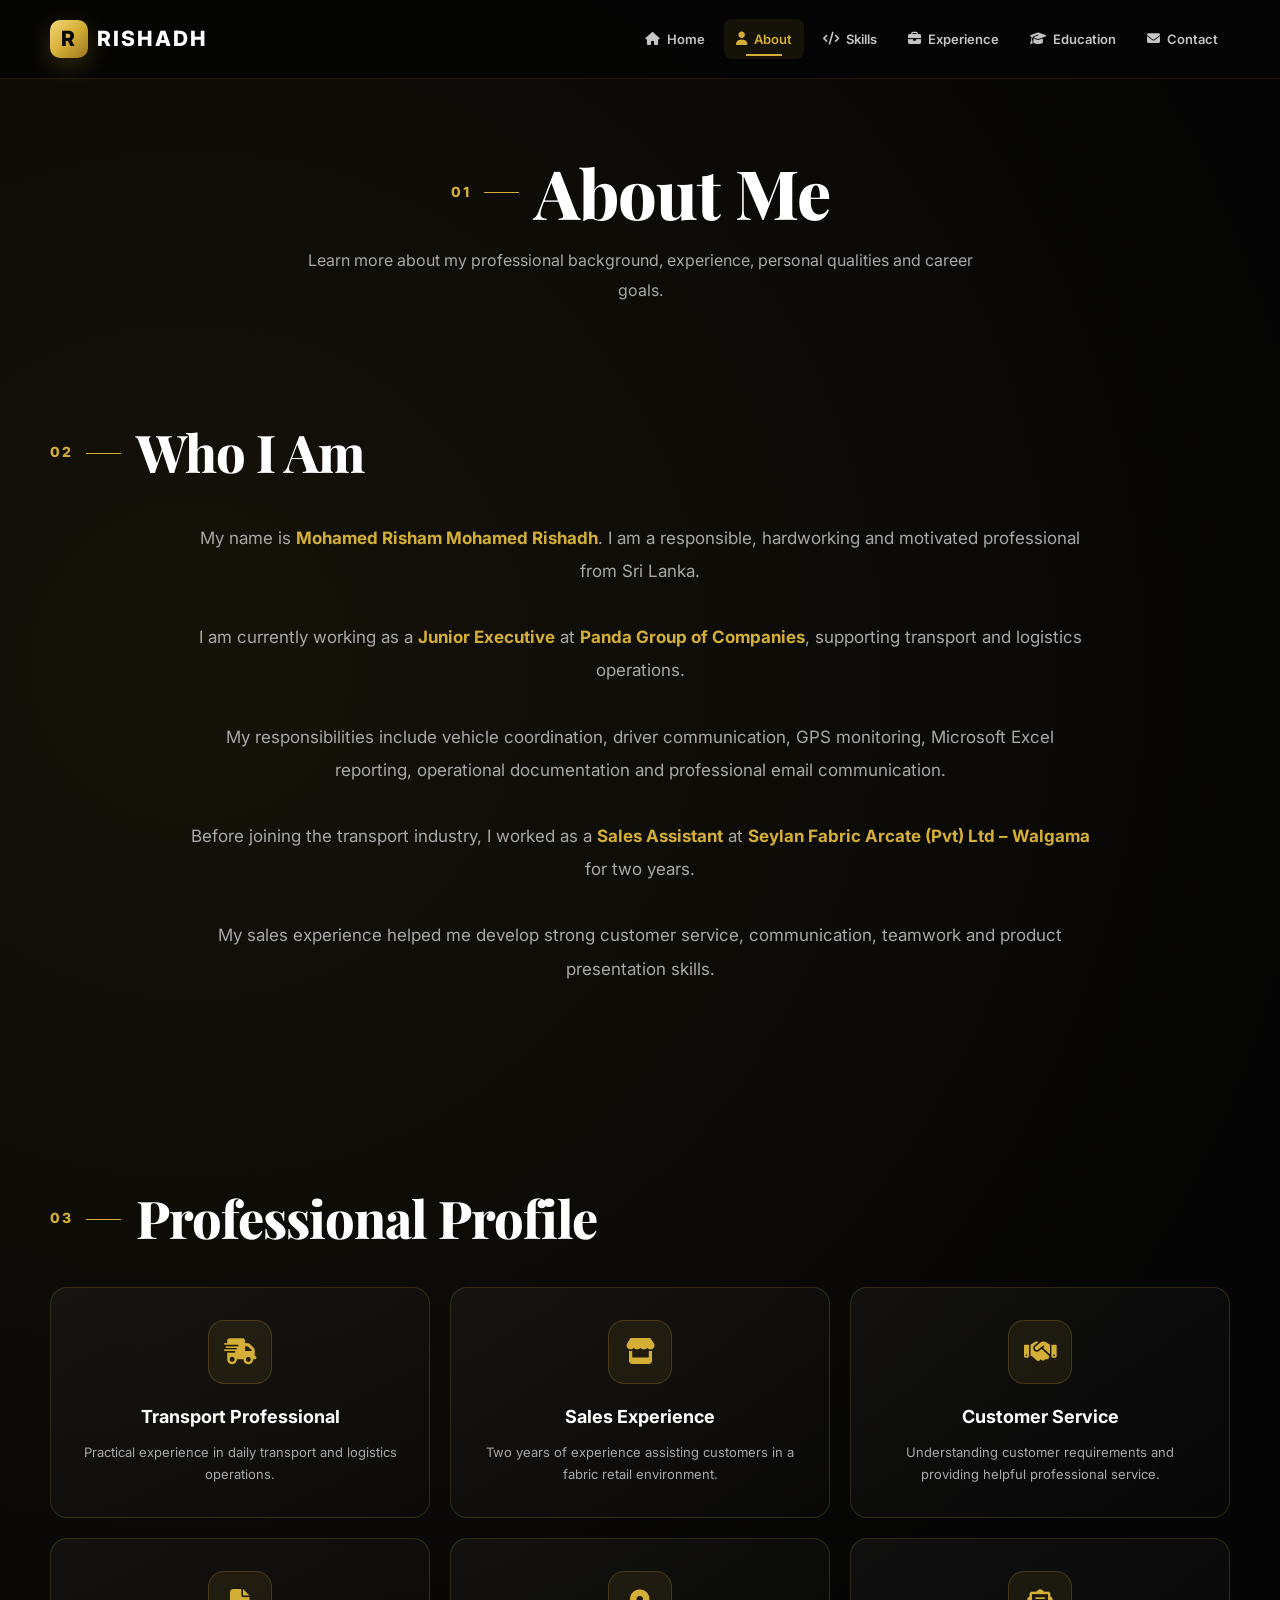
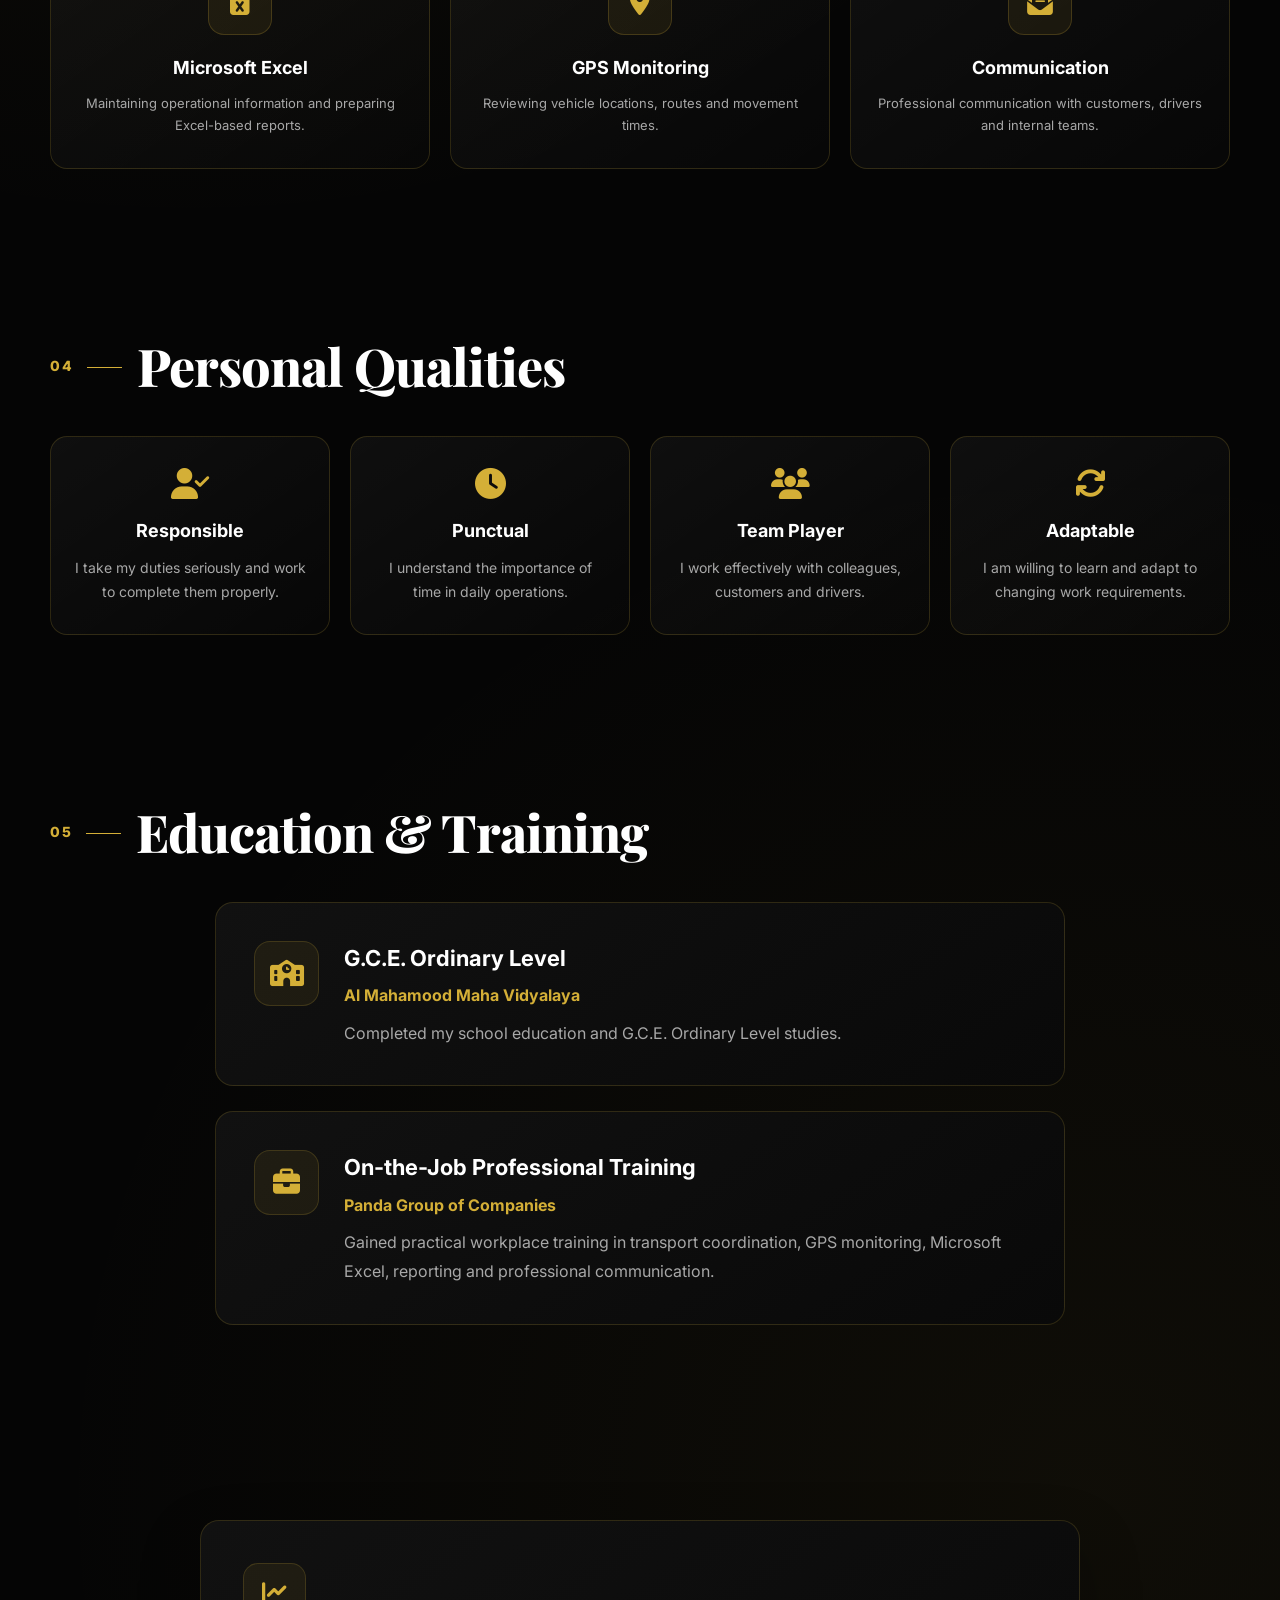
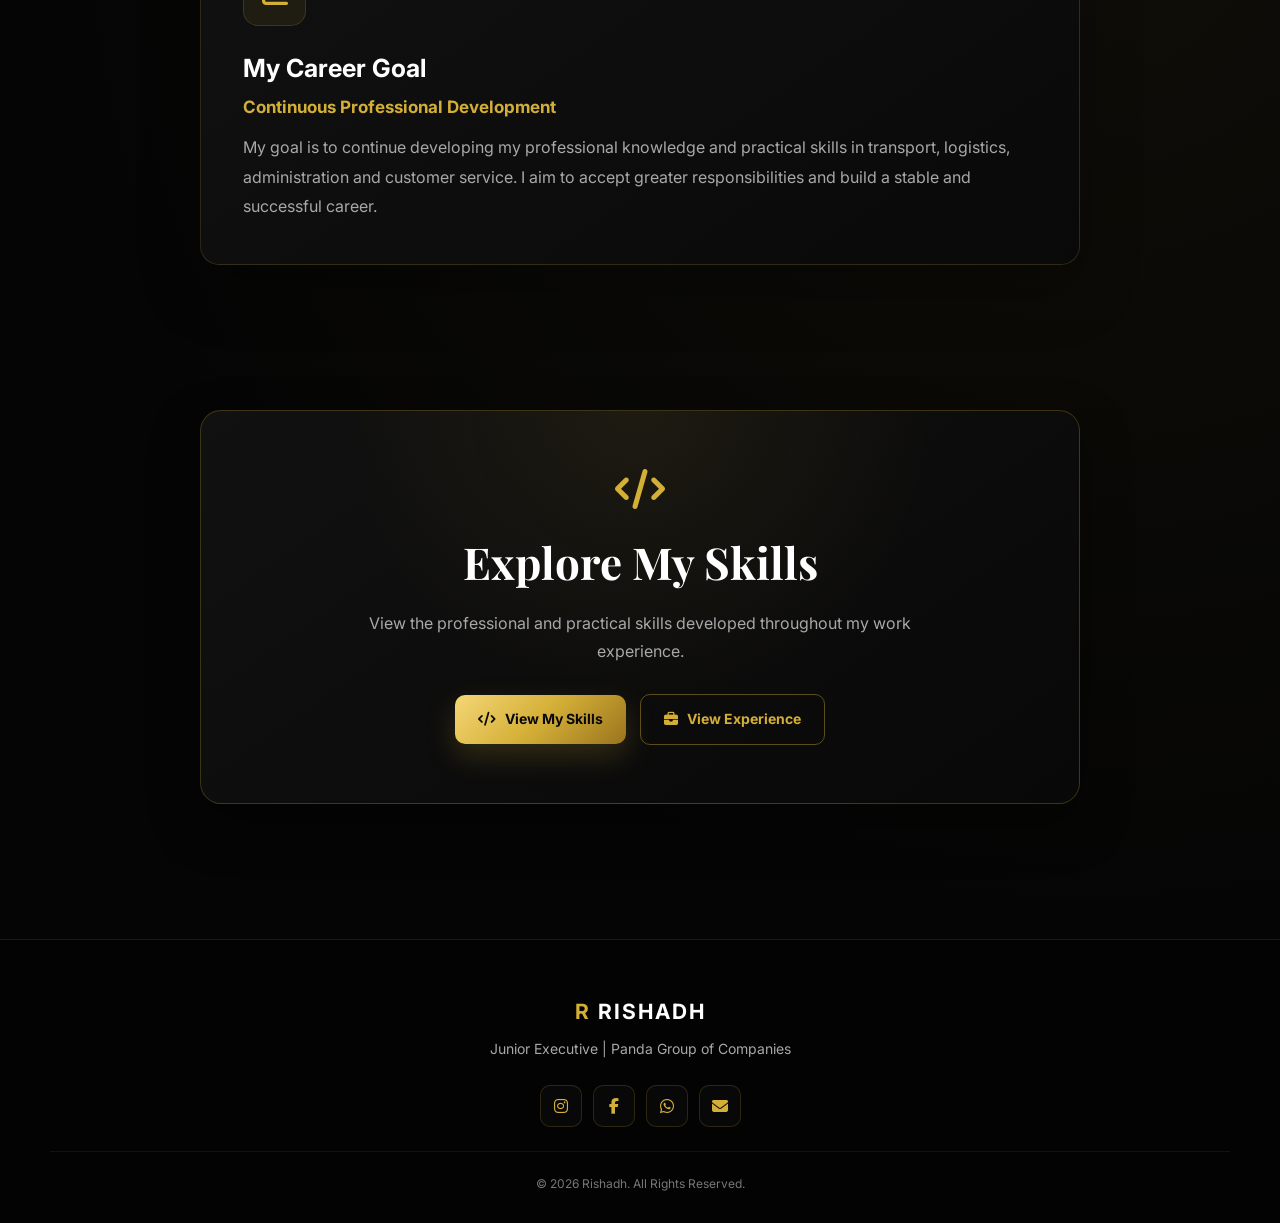
==== commit 68f0476a: "Update title and navigation structure in about.html" ====
--- a/about.html
+++ b/about.html
@@ -5,9 +5,9 @@
     <meta charset="UTF-8">
     <meta name="viewport" content="width=device-width, initial-scale=1.0">
 
-    <title>About Me | Rishadh</title>
-
-    <link rel="stylesheet" href="style.css?v=10">
+    <title>About | Rishadh</title>
+
+    <link rel="stylesheet" href="style.css?v=11">
 
     <link rel="stylesheet"
           href="https://cdnjs.cloudflare.com/ajax/libs/font-awesome/6.5.2/css/all.min.css">
@@ -15,620 +15,476 @@
 
 <body>
 
-<!-- ================= NAVBAR ================= -->
-
-<header class="navbar">
-
-    <div class="nav-content">
-
-        <a href="index.html" class="logo">R</a>
-
-        <nav>
-            <ul class="nav-links" id="navMenu">
-
-                <li>
-                    <a href="index.html">
-                        <i class="fa-solid fa-house"></i>
-                        Home
+    <!-- NAVBAR -->
+    <header class="navbar">
+
+        <div class="nav-container">
+
+            <a href="index.html" class="logo">
+                <span>R</span> RISHADH
+            </a>
+
+            <button class="menu-toggle"
+                    id="menuToggle"
+                    aria-label="Open menu">
+
+                <i class="fa-solid fa-bars"></i>
+
+            </button>
+
+            <nav>
+                <ul id="navMenu">
+
+                    <li>
+                        <a href="index.html">
+                            <i class="fa-solid fa-house"></i>
+                            Home
+                        </a>
+                    </li>
+
+                    <li>
+                        <a href="about.html" class="active">
+                            <i class="fa-solid fa-user"></i>
+                            About
+                        </a>
+                    </li>
+
+                    <li>
+                        <a href="skills.html">
+                            <i class="fa-solid fa-code"></i>
+                            Skills
+                        </a>
+                    </li>
+
+                    <li>
+                        <a href="experience.html">
+                            <i class="fa-solid fa-briefcase"></i>
+                            Experience
+                        </a>
+                    </li>
+
+                    <li>
+                        <a href="education.html">
+                            <i class="fa-solid fa-graduation-cap"></i>
+                            Education
+                        </a>
+                    </li>
+
+                    <li>
+                        <a href="contact.html">
+                            <i class="fa-solid fa-envelope"></i>
+                            Contact
+                        </a>
+                    </li>
+
+                </ul>
+            </nav>
+
+        </div>
+
+    </header>
+
+
+    <!-- ABOUT PAGE -->
+    <main class="inner-page">
+
+        <!-- PAGE HEADING -->
+        <section class="page-heading">
+
+            <div class="section-title">
+                <span>01</span>
+                <h1>About Me</h1>
+            </div>
+
+            <p>
+                Learn more about my professional background,
+                experience, personal qualities and career goals.
+            </p>
+
+        </section>
+
+
+        <!-- WHO I AM -->
+        <section class="section">
+
+            <div class="section-title">
+                <span>02</span>
+                <h2>Who I Am</h2>
+            </div>
+
+
+            <div class="about-text">
+
+                <p>
+                    My name is
+                    <strong>Mohamed Risham Mohamed Rishadh</strong>.
+                    I am a responsible, hardworking and motivated
+                    professional from Sri Lanka.
+                </p>
+
+                <br>
+
+                <p>
+                    I am currently working as a
+                    <strong>Junior Executive</strong> at
+                    <strong>Panda Group of Companies</strong>,
+                    supporting transport and logistics operations.
+                </p>
+
+                <br>
+
+                <p>
+                    My responsibilities include vehicle coordination,
+                    driver communication, GPS monitoring, Microsoft Excel
+                    reporting, operational documentation and professional
+                    email communication.
+                </p>
+
+                <br>
+
+                <p>
+                    Before joining the transport industry, I worked as a
+                    <strong>Sales Assistant</strong> at
+                    <strong>Seylan Fabric Arcate (Pvt) Ltd – Walgama</strong>
+                    for two years.
+                </p>
+
+                <br>
+
+                <p>
+                    My sales experience helped me develop strong customer
+                    service, communication, teamwork and product presentation
+                    skills.
+                </p>
+
+            </div>
+
+        </section>
+
+
+        <!-- PROFESSIONAL PROFILE -->
+        <section class="section">
+
+            <div class="section-title">
+                <span>03</span>
+                <h2>Professional Profile</h2>
+            </div>
+
+
+            <div class="skills-grid">
+
+                <div class="skill-card">
+
+                    <div class="skill-icon">
+                        <i class="fa-solid fa-truck-fast"></i>
+                    </div>
+
+                    <h3>Transport Professional</h3>
+
+                    <p>
+                        Practical experience in daily transport
+                        and logistics operations.
+                    </p>
+
+                </div>
+
+
+                <div class="skill-card">
+
+                    <div class="skill-icon">
+                        <i class="fa-solid fa-store"></i>
+                    </div>
+
+                    <h3>Sales Experience</h3>
+
+                    <p>
+                        Two years of experience assisting customers
+                        in a fabric retail environment.
+                    </p>
+
+                </div>
+
+
+                <div class="skill-card">
+
+                    <div class="skill-icon">
+                        <i class="fa-solid fa-handshake"></i>
+                    </div>
+
+                    <h3>Customer Service</h3>
+
+                    <p>
+                        Understanding customer requirements and
+                        providing helpful professional service.
+                    </p>
+
+                </div>
+
+
+                <div class="skill-card">
+
+                    <div class="skill-icon">
+                        <i class="fa-solid fa-file-excel"></i>
+                    </div>
+
+                    <h3>Microsoft Excel</h3>
+
+                    <p>
+                        Maintaining operational information
+                        and preparing Excel-based reports.
+                    </p>
+
+                </div>
+
+
+                <div class="skill-card">
+
+                    <div class="skill-icon">
+                        <i class="fa-solid fa-location-dot"></i>
+                    </div>
+
+                    <h3>GPS Monitoring</h3>
+
+                    <p>
+                        Reviewing vehicle locations,
+                        routes and movement times.
+                    </p>
+
+                </div>
+
+
+                <div class="skill-card">
+
+                    <div class="skill-icon">
+                        <i class="fa-solid fa-envelope-open-text"></i>
+                    </div>
+
+                    <h3>Communication</h3>
+
+                    <p>
+                        Professional communication with customers,
+                        drivers and internal teams.
+                    </p>
+
+                </div>
+
+            </div>
+
+        </section>
+
+
+        <!-- PERSONAL QUALITIES -->
+        <section class="section">
+
+            <div class="section-title">
+                <span>04</span>
+                <h2>Personal Qualities</h2>
+            </div>
+
+
+            <div class="values-grid">
+
+                <div class="value-card">
+
+                    <i class="fa-solid fa-user-check"></i>
+
+                    <h3>Responsible</h3>
+
+                    <p>
+                        I take my duties seriously and work
+                        to complete them properly.
+                    </p>
+
+                </div>
+
+
+                <div class="value-card">
+
+                    <i class="fa-solid fa-clock"></i>
+
+                    <h3>Punctual</h3>
+
+                    <p>
+                        I understand the importance of time
+                        in daily operations.
+                    </p>
+
+                </div>
+
+
+                <div class="value-card">
+
+                    <i class="fa-solid fa-users"></i>
+
+                    <h3>Team Player</h3>
+
+                    <p>
+                        I work effectively with colleagues,
+                        customers and drivers.
+                    </p>
+
+                </div>
+
+
+                <div class="value-card">
+
+                    <i class="fa-solid fa-arrows-rotate"></i>
+
+                    <h3>Adaptable</h3>
+
+                    <p>
+                        I am willing to learn and adapt
+                        to changing work requirements.
+                    </p>
+
+                </div>
+
+            </div>
+
+        </section>
+
+
+        <!-- EDUCATION -->
+        <section class="section">
+
+            <div class="section-title">
+                <span>05</span>
+                <h2>Education & Training</h2>
+            </div>
+
+
+            <div class="education-card">
+
+                <div class="education-icon">
+                    <i class="fa-solid fa-school"></i>
+                </div>
+
+                <div>
+
+                    <h3>G.C.E. Ordinary Level</h3>
+
+                    <h4>Al Mahamood Maha Vidyalaya</h4>
+
+                    <p>
+                        Completed my school education and
+                        G.C.E. Ordinary Level studies.
+                    </p>
+
+                </div>
+
+            </div>
+
+
+            <div class="education-card">
+
+                <div class="education-icon">
+                    <i class="fa-solid fa-briefcase"></i>
+                </div>
+
+                <div>
+
+                    <h3>On-the-Job Professional Training</h3>
+
+                    <h4>Panda Group of Companies</h4>
+
+                    <p>
+                        Gained practical workplace training in transport
+                        coordination, GPS monitoring, Microsoft Excel,
+                        reporting and professional communication.
+                    </p>
+
+                </div>
+
+            </div>
+
+        </section>
+
+
+        <!-- CAREER GOALS -->
+        <section class="section">
+
+            <div class="experience-card">
+
+                <div class="experience-icon">
+                    <i class="fa-solid fa-chart-line"></i>
+                </div>
+
+                <h3>My Career Goal</h3>
+
+                <h4>Continuous Professional Development</h4>
+
+                <p class="experience-description">
+                    My goal is to continue developing my professional
+                    knowledge and practical skills in transport, logistics,
+                    administration and customer service. I aim to accept
+                    greater responsibilities and build a stable and
+                    successful career.
+                </p>
+
+            </div>
+
+        </section>
+
+
+        <!-- CALL TO ACTION -->
+        <section class="section about-cta">
+
+            <div class="cta-content">
+
+                <i class="fa-solid fa-code"></i>
+
+                <h2>Explore My Skills</h2>
+
+                <p>
+                    View the professional and practical skills
+                    developed throughout my work experience.
+                </p>
+
+                <div class="hero-buttons">
+
+                    <a href="skills.html"
+                       class="btn primary-btn">
+
+                        <i class="fa-solid fa-code"></i>
+                        View My Skills
+
                     </a>
-                </li>
-
-                <li>
-                    <a href="about.html" class="active">
-                        <i class="fa-solid fa-user"></i>
-                        About
+
+                    <a href="experience.html"
+                       class="btn secondary-btn">
+
+                        <i class="fa-solid fa-briefcase"></i>
+                        View Experience
+
                     </a>
-                </li>
-
-                <li>
-                    <a href="skills.html">
-                        <i class="fa-solid fa-code"></i>
-                        Skills
-                    </a>
-                </li>
-
-                <li>
-                    <a href="experience.html">
-                        <i class="fa-solid fa-briefcase"></i>
-                        Experience
-                    </a>
-                </li>
-
-                <li>
-                    <a href="education.html">
-                        <i class="fa-solid fa-graduation-cap"></i>
-                        Education
-                    </a>
-                </li>
-
-                <li>
-                    <a href="contact.html">
-                        <i class="fa-solid fa-envelope"></i>
-                        Contact
-                    </a>
-                </li>
-
-            </ul>
-        </nav>
-
-        <button class="menu-btn"
-                id="menuToggle"
-                aria-label="Open menu">
-
-            <i class="fa-solid fa-bars"></i>
-
-        </button>
-
-    </div>
-
-</header>
-
-
-<!-- ================= PAGE HERO ================= -->
-
-<main>
-
-<section class="hero inner-page-hero">
-
-    <div class="container">
-
-        <div class="hero-content">
-
-            <div class="hero-text-content">
-
-                <p class="hero-subtitle">
-                    <i class="fa-solid fa-circle"></i>
-                    GET TO KNOW ME
-                </p>
-
-                <h1>
-                    ABOUT
-                    <span>ME</span>
-                </h1>
-
-                <h2 class="hero-role">
-                    Junior Executive
-                </h2>
-
-                <p class="hero-tagline">
-                    Panda Group of Companies
-                </p>
-
-                <p class="hero-description">
-                    A responsible and motivated professional with
-                    practical experience in transport coordination,
-                    customer handling, data management and daily
-                    operational activities.
-                </p>
-
-                <div class="hero-buttons">
-
-                    <a href="experience.html"
-                       class="btn btn-primary">
-
-                        <i class="fa-solid fa-briefcase"></i>
-
-                        My Experience
-
-                    </a>
-
-                    <a href="contact.html"
-                       class="btn">
-
-                        <i class="fa-solid fa-paper-plane"></i>
-
-                        Contact Me
-
-                    </a>
-
-                </div>
-
-            </div>
-
-
-            <!-- PROFILE -->
-
-            <div class="hero-image">
-
-                <div class="profile-ring">
-
-                    <img src="profile.jpg.png"
-                         alt="Rishadh Profile Photo">
-
-                </div>
-
-            </div>
-
-        </div>
-
-    </div>
-
-</section>
-
-
-<!-- ================= ABOUT INTRO ================= -->
-
-<section>
-
-    <div class="container">
-
-        <div class="section-title">
-
-            <span>01</span>
-
-            <h2>
-                WHO
-                <strong>I AM</strong>
-            </h2>
-
-        </div>
-
-
-        <div class="about-text">
+
+                </div>
+
+            </div>
+
+        </section>
+
+    </main>
+
+
+    <!-- FOOTER -->
+    <footer class="footer">
+
+        <div class="footer-content">
+
+            <h3>
+                <span>R</span> RISHADH
+            </h3>
 
             <p>
-                I am <strong>Rishadh</strong>, currently working
-                as a Junior Executive at Panda Group of Companies.
+                Junior Executive | Panda Group of Companies
             </p>
 
-            <br>
-
-            <p>
-                I am passionate about developing my professional
-                skills and gaining practical experience through
-                real-world responsibilities.
-            </p>
-
-            <br>
-
-            <p>
-                My work involves coordination, communication,
-                data management and operational support. I always
-                try to complete my responsibilities accurately,
-                efficiently and professionally.
-            </p>
-
-        </div>
-
-    </div>
-
-</section>
-
-
-<!-- ================= PROFESSIONAL PROFILE ================= -->
-
-<section>
-
-    <div class="container">
-
-        <div class="section-title">
-
-            <span>02</span>
-
-            <h2>
-                PROFESSIONAL
-                <strong>PROFILE</strong>
-            </h2>
-
-        </div>
-
-
-        <div class="skills-grid">
-
-
-            <div class="skill-card">
-
-                <div class="skill-icon">
-
-                    <i class="fa-solid fa-truck"></i>
-
-                </div>
-
-                <h3>
-                    Transport Coordination
-                </h3>
-
-                <p>
-                    Supporting vehicle arrangements,
-                    transport schedules and daily
-                    operational coordination.
-                </p>
-
-            </div>
-
-
-            <div class="skill-card">
-
-                <div class="skill-icon">
-
-                    <i class="fa-solid fa-users"></i>
-
-                </div>
-
-                <h3>
-                    Communication
-                </h3>
-
-                <p>
-                    Coordinating with drivers,
-                    customers and team members
-                    in a professional manner.
-                </p>
-
-            </div>
-
-
-            <div class="skill-card">
-
-                <div class="skill-icon">
-
-                    <i class="fa-solid fa-file-excel"></i>
-
-                </div>
-
-                <h3>
-                    Data Management
-                </h3>
-
-                <p>
-                    Maintaining Excel data,
-                    records and operational
-                    information.
-                </p>
-
-            </div>
-
-
-            <div class="skill-card">
-
-                <div class="skill-icon">
-
-                    <i class="fa-solid fa-chart-line"></i>
-
-                </div>
-
-                <h3>
-                    Reporting
-                </h3>
-
-                <p>
-                    Supporting daily reports and
-                    maintaining accurate work
-                    information.
-                </p>
-
-            </div>
-
-
-            <div class="skill-card">
-
-                <div class="skill-icon">
-
-                    <i class="fa-solid fa-user-tie"></i>
-
-                </div>
-
-                <h3>
-                    Responsibility
-                </h3>
-
-                <p>
-                    Handling assigned tasks with
-                    responsibility and attention
-                    to detail.
-                </p>
-
-            </div>
-
-
-            <div class="skill-card">
-
-                <div class="skill-icon">
-
-                    <i class="fa-solid fa-people-group"></i>
-
-                </div>
-
-                <h3>
-                    Teamwork
-                </h3>
-
-                <p>
-                    Working together with colleagues
-                    to achieve operational goals.
-                </p>
-
-            </div>
-
-        </div>
-
-    </div>
-
-</section>
-
-
-<!-- ================= WHAT I DO ================= -->
-
-<section>
-
-    <div class="container">
-
-        <div class="section-title">
-
-            <span>03</span>
-
-            <h2>
-                WHAT
-                <strong>I DO</strong>
-            </h2>
-
-        </div>
-
-
-        <div class="experience-card">
-
-            <div class="experience-icon">
-
-                <i class="fa-solid fa-gears"></i>
-
-            </div>
-
-
-            <h3>
-                Daily Professional Responsibilities
-            </h3>
-
-
-            <p class="experience-description">
-
-                My professional responsibilities include
-                transport coordination, vehicle arrangements,
-                driver communication, customer details
-                management, Excel data updating, transport
-                schedule management and daily report preparation.
-
-            </p>
-
-
-            <p class="experience-description">
-
-                I also support monthly pass preparation and
-                coordinate required pass-related activities
-                for Katunayake ACV and Biyagama BOI operations.
-
-            </p>
-
-        </div>
-
-    </div>
-
-</section>
-
-
-<!-- ================= PERSONAL QUALITIES ================= -->
-
-<section>
-
-    <div class="container">
-
-        <div class="section-title">
-
-            <span>04</span>
-
-            <h2>
-                MY
-                <strong>QUALITIES</strong>
-            </h2>
-
-        </div>
-
-
-        <div class="skills-grid">
-
-
-            <div class="skill-card">
-
-                <div class="skill-icon">
-
-                    <i class="fa-solid fa-bullseye"></i>
-
-                </div>
-
-                <h3>
-                    Goal Oriented
-                </h3>
-
-                <p>
-                    Focused on completing responsibilities
-                    and achieving professional goals.
-                </p>
-
-            </div>
-
-
-            <div class="skill-card">
-
-                <div class="skill-icon">
-
-                    <i class="fa-solid fa-clock"></i>
-
-                </div>
-
-                <h3>
-                    Time Conscious
-                </h3>
-
-                <p>
-                    Giving importance to schedules,
-                    deadlines and timely completion.
-                </p>
-
-            </div>
-
-
-            <div class="skill-card">
-
-                <div class="skill-icon">
-
-                    <i class="fa-solid fa-comments"></i>
-
-                </div>
-
-                <h3>
-                    Good Communication
-                </h3>
-
-                <p>
-                    Maintaining clear and professional
-                    communication with others.
-                </p>
-
-            </div>
-
-
-            <div class="skill-card">
-
-                <div class="skill-icon">
-
-                    <i class="fa-solid fa-handshake"></i>
-
-                </div>
-
-                <h3>
-                    Team Player
-                </h3>
-
-                <p>
-                    Supporting colleagues and working
-                    effectively as part of a team.
-                </p>
-
-            </div>
-
-        </div>
-
-    </div>
-
-</section>
-
-
-<!-- ================= FUTURE GOALS ================= -->
-
-<section>
-
-    <div class="container">
-
-        <div class="section-title">
-
-            <span>05</span>
-
-            <h2>
-                MY
-                <strong>GOALS</strong>
-            </h2>
-
-        </div>
-
-
-        <div class="contact-message">
-
-            <div class="contact-icon">
-
-                <i class="fa-solid fa-rocket"></i>
-
-            </div>
-
-
-            <h3>
-                Building My Future
-            </h3>
-
-
-            <p>
-                My goal is to continue improving my professional
-                knowledge, communication skills, technical
-                abilities and leadership qualities while gaining
-                more valuable experience.
-            </p>
-
-
-            <p>
-                I believe that consistent learning,
-                responsibility and hard work are the foundation
-                for long-term professional growth.
-            </p>
-
-
-            <div class="hero-buttons center-buttons">
-
-                <a href="skills.html"
-                   class="btn btn-primary">
-
-                    <i class="fa-solid fa-code"></i>
-
-                    Explore My Skills
-
-                </a>
-
-
-                <a href="contact.html"
-                   class="btn">
-
-                    <i class="fa-solid fa-envelope"></i>
-
-                    Get In Touch
-
-                </a>
-
-            </div>
-
-        </div>
-
-    </div>
-
-</section>
-
-</main>
-
-
-<!-- ================= FOOTER ================= -->
-
-<footer>
-
-    <div class="container">
-
-        <div class="footer-content">
-
-            <p>
-                © 2026 Rishadh.
-                All Rights Reserved.
-            </p>
-
-
-            <div class="footer-social">
+            <div class="social-links">
 
                 <a href="https://www.instagram.com/m_rish_4you"
                    target="_blank"
+                   rel="noopener noreferrer"
                    aria-label="Instagram">
 
                     <i class="fa-brands fa-instagram"></i>
@@ -638,6 +494,7 @@
 
                 <a href="https://www.facebook.com/share/1R2MmjTB9F/?mibextid=wwXIfr"
                    target="_blank"
+                   rel="noopener noreferrer"
                    aria-label="Facebook">
 
                     <i class="fa-brands fa-facebook-f"></i>
@@ -647,6 +504,7 @@
 
                 <a href="https://wa.me/94704838532"
                    target="_blank"
+                   rel="noopener noreferrer"
                    aria-label="WhatsApp">
 
                     <i class="fa-brands fa-whatsapp"></i>
@@ -663,81 +521,43 @@
 
             </div>
 
+
+            <p class="copyright">
+                © 2026 Rishadh. All Rights Reserved.
+            </p>
+
         </div>
 
-    </div>
-
-</footer>
-
-
-<!-- ================= WHATSAPP ================= -->
-
-<a href="https://wa.me/94704838532"
-   target="_blank"
-   class="whatsapp-btn"
-   aria-label="WhatsApp">
-
-    <i class="fa-brands fa-whatsapp"></i>
-
-</a>
-
-
-<!-- ================= MENU SCRIPT ================= -->
-
-<script>
-
-const menuToggle =
-    document.getElementById("menuToggle");
-
-const navMenu =
-    document.getElementById("navMenu");
-
-
-menuToggle.addEventListener("click", function () {
-
-    navMenu.classList.toggle("show");
-
-    const icon =
-        menuToggle.querySelector("i");
-
-
-    if (navMenu.classList.contains("show")) {
-
-        icon.classList.remove("fa-bars");
-
-        icon.classList.add("fa-xmark");
-
-    } else {
-
-        icon.classList.remove("fa-xmark");
-
-        icon.classList.add("fa-bars");
-
-    }
-
-});
-
-
-document
-    .querySelectorAll(".nav-links a")
-    .forEach(function(link) {
-
-        link.addEventListener("click", function() {
-
-            navMenu.classList.remove("show");
-
-            const icon =
-                menuToggle.querySelector("i");
-
-            icon.classList.remove("fa-xmark");
-
-            icon.classList.add("fa-bars");
-
+    </footer>
+
+
+    <!-- MOBILE MENU SCRIPT -->
+    <script>
+        const menuToggle = document.getElementById("menuToggle");
+        const navMenu = document.getElementById("navMenu");
+        const menuIcon = menuToggle.querySelector("i");
+
+        menuToggle.addEventListener("click", function () {
+            navMenu.classList.toggle("active");
+
+            if (navMenu.classList.contains("active")) {
+                menuIcon.classList.remove("fa-bars");
+                menuIcon.classList.add("fa-xmark");
+            } else {
+                menuIcon.classList.remove("fa-xmark");
+                menuIcon.classList.add("fa-bars");
+            }
         });
 
-    });
-
-</script>
+        document.querySelectorAll("#navMenu a").forEach(function (link) {
+            link.addEventListener("click", function () {
+                navMenu.classList.remove("active");
+                menuIcon.classList.remove("fa-xmark");
+                menuIcon.classList.add("fa-bars");
+            });
+        });
+    </script>
 
 </body>
+
 </html>
--- a/style.css
+++ b/style.css
@@ -1,32 +1,29 @@
-/* =========================================================
+/* ==================================================
    RISHADH PREMIUM PORTFOLIO
-   FULL STYLE.CSS
-   ========================================================= */
-
-
-/* ================= ROOT ================= */
-
+   COMPLETE STYLE.CSS
+================================================== */
+
+/* GOOGLE FONT */
+@import url("https://fonts.googleapis.com/css2?family=Inter:wght@400;500;600;700;800&family=Playfair+Display:wght@700;800&display=swap");
+
+
+/* VARIABLES */
 :root {
     --black: #050505;
-    --black-soft: #0b0b0b;
-    --black-card: #111111;
-
+    --black-light: #0c0c0c;
+    --card: #111111;
+    --card-light: #171717;
+    --white: #ffffff;
+    --muted: #a8a8a8;
     --gold: #d4af37;
-    --gold-light: #f3d675;
-    --gold-dark: #9d7c18;
-
-    --white: #ffffff;
-    --text: #d8d8d8;
-    --muted: #929292;
-
-    --border: rgba(212, 175, 55, 0.25);
-
-    --container: 1180px;
-}
-
-
-/* ================= RESET ================= */
-
+    --gold-light: #f4d675;
+    --gold-dark: #9b741d;
+    --border: rgba(212, 175, 55, 0.18);
+    --shadow: 0 20px 50px rgba(0, 0, 0, 0.4);
+}
+
+
+/* RESET */
 * {
     margin: 0;
     padding: 0;
@@ -38,828 +35,477 @@
 }
 
 body {
-    font-family:
-        "Segoe UI",
-        Arial,
-        Helvetica,
-        sans-serif;
-
-    background: var(--black);
+    min-height: 100vh;
     color: var(--white);
-
-    line-height: 1.7;
-
-    overflow-x: hidden;
-}
-
-a {
-    text-decoration: none;
-    color: inherit;
-}
-
-img {
-    max-width: 100%;
-    display: block;
-}
-
-button {
-    font-family: inherit;
-}
-
-
-/* ================= CONTAINER ================= */
-
-.container {
-    width: min(92%, var(--container));
-    margin: 0 auto;
-}
-
-
-/* ================= NAVBAR ================= */
-
-.navbar {
-    position: fixed;
-
-    top: 0;
-    left: 0;
-
-    width: 100%;
-
-    z-index: 9999;
-
-    background:
-        rgba(5, 5, 5, 0.88);
-
-    border-bottom:
-        1px solid rgba(212, 175, 55, 0.16);
-
-    backdrop-filter: blur(18px);
-    -webkit-backdrop-filter: blur(18px);
-
-    box-shadow:
-        0 10px 40px rgba(0, 0, 0, 0.35);
-}
-
-
-.nav-content {
-    width: min(94%, var(--container));
-
-    height: 78px;
-
-    margin: 0 auto;
-
-    display: flex;
-
-    align-items: center;
-
-    justify-content: space-between;
-}
-
-
-/* LOGO */
-
-.logo {
-    width: 46px;
-    height: 46px;
-
-    display: flex;
-
-    align-items: center;
-    justify-content: center;
-
-    border-radius: 50%;
-
-    color: var(--gold);
-
-    font-size: 24px;
-    font-weight: 800;
-
-    border:
-        1px solid var(--gold);
-
     background:
         radial-gradient(
-            circle at center,
-            rgba(212,175,55,0.18),
-            rgba(212,175,55,0.02)
-        );
-
-    box-shadow:
-        0 0 20px rgba(212,175,55,0.16);
-
-    transition: 0.35s ease;
-}
-
-.logo:hover {
-    transform: rotate(8deg) scale(1.08);
-
-    box-shadow:
-        0 0 30px rgba(212,175,55,0.38);
-}
-
-
-/* NAV LINKS */
-
-.nav-links {
-    list-style: none;
-
-    display: flex;
-
-    align-items: center;
-
-    gap: 8px;
-}
-
-.nav-links li {
-    list-style: none;
-}
-
-.nav-links a {
-    position: relative;
-
-    display: flex;
-
-    align-items: center;
-
-    gap: 8px;
-
-    padding: 10px 13px;
-
-    color: #bcbcbc;
-
-    font-size: 14px;
-    font-weight: 600;
-
-    transition: 0.3s ease;
-}
-
-.nav-links a i {
-    color: var(--gold);
-
-    font-size: 13px;
-
-    transition: 0.3s ease;
-}
-
-.nav-links a::after {
-    content: "";
-
-    position: absolute;
-
-    left: 50%;
-    bottom: 3px;
-
-    width: 0;
-    height: 2px;
-
-    background: var(--gold);
-
-    transform: translateX(-50%);
-
-    transition: 0.3s ease;
-}
-
-.nav-links a:hover,
-.nav-links a.active {
-    color: var(--white);
-}
-
-.nav-links a:hover i,
-.nav-links a.active i {
-    color: var(--gold-light);
-}
-
-.nav-links a:hover::after,
-.nav-links a.active::after {
-    width: 70%;
-}
-
-
-/* MENU BUTTON */
-
-.menu-btn {
-    display: none;
-
-    width: 44px;
-    height: 44px;
-
-    border: 1px solid var(--border);
-
-    border-radius: 10px;
-
-    background: rgba(212,175,55,0.05);
-
-    color: var(--gold);
-
-    font-size: 20px;
-
-    cursor: pointer;
-}
-
-
-/* ================= HERO ================= */
-
-.hero {
-    position: relative;
-
-    min-height: 100vh;
-
-    display: flex;
-
-    align-items: center;
-
-    padding:
-        140px 0
-        90px;
-
-    overflow: hidden;
-
-    background:
-        radial-gradient(
-            circle at 15% 20%,
-            rgba(212,175,55,0.13),
+            circle at 15% 15%,
+            rgba(212, 175, 55, 0.08),
             transparent 30%
         ),
         radial-gradient(
             circle at 85% 70%,
-            rgba(212,175,55,0.09),
-            transparent 30%
+            rgba(212, 175, 55, 0.05),
+            transparent 32%
         ),
-        linear-gradient(
-            135deg,
-            #050505,
-            #0a0a0a,
-            #050505
-        );
-}
-
-
-/* BACKGROUND LIGHT */
-
-.hero::before {
+        var(--black);
+    font-family: "Inter", sans-serif;
+    line-height: 1.6;
+    overflow-x: hidden;
+    animation: pageLoad 0.6s ease both;
+}
+
+a {
+    color: inherit;
+    text-decoration: none;
+}
+
+img {
+    display: block;
+    max-width: 100%;
+}
+
+ul {
+    list-style: none;
+}
+
+button,
+input,
+textarea {
+    font: inherit;
+}
+
+button {
+    border: none;
+    cursor: pointer;
+}
+
+
+/* GENERAL CONTAINERS */
+.container,
+.nav-container,
+.nav-content,
+.hero-content,
+.footer-content {
+    width: min(1180px, calc(100% - 48px));
+    margin-inline: auto;
+}
+
+.section {
+    width: min(1180px, calc(100% - 48px));
+    margin-inline: auto;
+    padding: 85px 0;
+}
+
+
+/* NAVBAR */
+.navbar {
+    position: fixed;
+    top: 0;
+    left: 0;
+    z-index: 1000;
+    width: 100%;
+    min-height: 78px;
+    display: flex;
+    align-items: center;
+    background: rgba(5, 5, 5, 0.9);
+    border-bottom: 1px solid rgba(212, 175, 55, 0.12);
+    backdrop-filter: blur(16px);
+    -webkit-backdrop-filter: blur(16px);
+}
+
+.nav-container,
+.nav-content {
+    min-height: 78px;
+    display: flex;
+    align-items: center;
+    justify-content: space-between;
+}
+
+.logo {
+    display: inline-flex;
+    align-items: center;
+    gap: 9px;
+    color: var(--white);
+    font-size: 21px;
+    font-weight: 800;
+    letter-spacing: 2px;
+}
+
+.logo span {
+    width: 38px;
+    height: 38px;
+    display: inline-flex;
+    align-items: center;
+    justify-content: center;
+    color: var(--black);
+    background: linear-gradient(
+        135deg,
+        var(--gold-light),
+        var(--gold),
+        var(--gold-dark)
+    );
+    border-radius: 10px;
+    box-shadow: 0 8px 25px rgba(212, 175, 55, 0.22);
+}
+
+.navbar nav ul,
+.nav-links {
+    display: flex;
+    align-items: center;
+    gap: 7px;
+}
+
+.navbar nav a,
+.nav-links a {
+    position: relative;
+    display: inline-flex;
+    align-items: center;
+    gap: 7px;
+    padding: 10px 12px;
+    color: #c5c5c5;
+    border-radius: 8px;
+    font-size: 13px;
+    font-weight: 600;
+    transition: 0.3s ease;
+}
+
+.navbar nav a:hover,
+.navbar nav a.active,
+.nav-links a:hover,
+.nav-links a.active {
+    color: var(--gold);
+    background: rgba(212, 175, 55, 0.08);
+}
+
+.navbar nav a::after,
+.nav-links a::after {
     content: "";
-
     position: absolute;
-
-    width: 600px;
-    height: 600px;
-
-    right: -280px;
-    top: -250px;
-
-    border-radius: 50%;
-
-    background:
-        radial-gradient(
-            circle,
-            rgba(212,175,55,0.12),
-            transparent 65%
-        );
-
-    pointer-events: none;
-}
-
-
-/* GRID */
+    left: 50%;
+    bottom: 3px;
+    width: 0;
+    height: 2px;
+    background: var(--gold);
+    transform: translateX(-50%);
+    transition: width 0.3s ease;
+}
+
+.navbar nav a:hover::after,
+.navbar nav a.active::after,
+.nav-links a:hover::after,
+.nav-links a.active::after {
+    width: 45%;
+}
+
+.menu-toggle,
+.menu-btn {
+    display: none;
+    width: 43px;
+    height: 43px;
+    align-items: center;
+    justify-content: center;
+    color: var(--gold);
+    background: rgba(212, 175, 55, 0.08);
+    border: 1px solid var(--border);
+    border-radius: 10px;
+    font-size: 21px;
+}
+
+
+/* HERO SECTION */
+.hero {
+    min-height: 100vh;
+    padding: 125px 0 70px;
+    display: flex;
+    align-items: center;
+}
 
 .hero-content {
-    position: relative;
-
-    z-index: 2;
-
     display: grid;
-
-    grid-template-columns:
-        1.1fr
-        0.9fr;
-
-    align-items: center;
-
-    gap: 80px;
-}
-
-
-/* HERO TEXT */
+    grid-template-columns: 1.15fr 0.85fr;
+    align-items: center;
+    gap: 70px;
+}
 
 .hero-text-content {
-    animation:
-        heroTextIn 1s ease both;
-}
-
-@keyframes heroTextIn {
-
-    from {
-        opacity: 0;
-
-        transform:
-            translateY(35px);
-    }
-
-    to {
-        opacity: 1;
-
-        transform:
-            translateY(0);
-    }
-}
-
-
-/* SUBTITLE */
-
-.hero-subtitle {
+    animation: slideFromLeft 0.8s ease both;
+}
+
+.hero-subtitle,
+.hero-role {
     display: inline-flex;
-
-    align-items: center;
-
-    gap: 10px;
-
-    margin-bottom: 20px;
-
-    color: var(--gold);
-
-    font-size: 12px;
-
+    align-items: center;
+    gap: 9px;
+    margin-bottom: 18px;
+    color: var(--gold);
+    font-size: 13px;
     font-weight: 800;
-
-    letter-spacing: 3px;
-}
-
-.hero-subtitle i {
-    font-size: 7px;
-
-    text-shadow:
-        0 0 10px var(--gold);
-}
-
-
-/* H1 */
+    letter-spacing: 2px;
+    text-transform: uppercase;
+}
+
+.hero-subtitle::before,
+.hero-role::before {
+    content: "";
+    width: 32px;
+    height: 2px;
+    background: var(--gold);
+}
 
 .hero h1 {
-    font-size:
-        clamp(48px, 7vw, 86px);
-
-    line-height: 1.05;
-
+    margin-bottom: 18px;
+    color: var(--white);
+    font-family: "Playfair Display", serif;
+    font-size: clamp(55px, 8vw, 96px);
+    font-weight: 800;
+    line-height: 0.95;
     letter-spacing: -3px;
-
-    font-weight: 900;
-
-    margin-bottom: 20px;
-
-    text-shadow:
-        0 10px 35px rgba(0,0,0,0.5);
 }
 
 .hero h1 span {
-    position: relative;
-
-    display: inline-block;
-
-    color: var(--gold-light);
-
-    background:
-        linear-gradient(
-            90deg,
-            var(--gold-dark),
-            var(--gold-light),
-            var(--gold)
-        );
-
-    -webkit-background-clip: text;
-    background-clip: text;
-
-    -webkit-text-fill-color: transparent;
-}
-
-.hero h1 span::after {
-    content: "";
-
-    position: absolute;
-
-    left: 0;
-    bottom: -7px;
-
-    width: 65%;
-
-    height: 3px;
-
-    border-radius: 10px;
-
-    background:
-        linear-gradient(
-            90deg,
-            var(--gold),
-            transparent
-        );
-}
-
-
-/* ROLE */
-
-.hero-role {
-    color: var(--white);
-
-    font-size:
-        clamp(24px, 3vw, 38px);
-
+    color: var(--gold);
+}
+
+.hero-tagline {
+    margin-bottom: 16px;
+    color: #e5e5e5;
+    font-size: clamp(20px, 3vw, 28px);
     font-weight: 700;
-
-    margin-bottom: 3px;
-}
-
-
-/* COMPANY */
-
-.hero-tagline {
-    color: var(--gold);
-
-    font-size: 17px;
-
-    font-weight: 600;
-
-    margin-bottom: 22px;
-}
-
-
-/* DESCRIPTION */
+}
 
 .hero-description {
     max-width: 650px;
-
-    padding-left: 18px;
-
-    border-left:
-        2px solid var(--gold);
-
+    margin-bottom: 30px;
     color: var(--muted);
-
     font-size: 16px;
-
-    line-height: 1.9;
-
-    margin-bottom: 32px;
-}
-
-
-/* ================= BUTTONS ================= */
-
-.hero-buttons {
+    line-height: 1.85;
+}
+
+.hero-buttons,
+.center-buttons {
     display: flex;
-
-    align-items: center;
-
+    align-items: center;
     flex-wrap: wrap;
-
-    gap: 15px;
-}
-
-.center-buttons {
+    gap: 14px;
+}
+
+.btn,
+.btn-primary,
+.primary-btn,
+.secondary-btn,
+.whatsapp-btn {
+    min-height: 49px;
+    padding: 13px 23px;
+    display: inline-flex;
+    align-items: center;
     justify-content: center;
-}
-
-
-.btn {
-    display: inline-flex;
-
-    align-items: center;
-
-    justify-content: center;
-
-    gap: 10px;
-
-    min-height: 50px;
-
-    padding: 13px 23px;
-
+    gap: 9px;
     border-radius: 10px;
-
-    border:
-        1px solid rgba(212,175,55,0.45);
-
-    color: var(--white);
-
-    background:
-        rgba(255,255,255,0.025);
-
     font-size: 14px;
-
     font-weight: 700;
-
     transition:
         transform 0.3s ease,
         box-shadow 0.3s ease,
-        background 0.3s ease,
-        border-color 0.3s ease;
-}
-
-.btn i {
-    color: var(--gold);
-}
-
-.btn:hover {
-    transform:
-        translateY(-4px);
-
-    border-color:
-        var(--gold);
-
-    box-shadow:
-        0 12px 35px rgba(212,175,55,0.16);
-
-    background:
-        rgba(212,175,55,0.07);
-}
-
-
-.btn-primary {
+        background 0.3s ease;
+}
+
+.btn:hover,
+.btn-primary:hover,
+.primary-btn:hover,
+.secondary-btn:hover,
+.whatsapp-btn:hover {
+    transform: translateY(-3px);
+}
+
+.btn-primary,
+.primary-btn {
     color: #080808;
-
-    background:
-        linear-gradient(
-            135deg,
-            var(--gold-dark),
-            var(--gold-light)
-        );
-
-    border-color:
-        var(--gold);
-}
-
-.btn-primary i {
-    color: #080808;
-}
-
-.btn-primary:hover {
-    color: #080808;
-
-    background:
-        linear-gradient(
-            135deg,
-            var(--gold-light),
-            var(--gold)
-        );
-
-    box-shadow:
-        0 15px 40px rgba(212,175,55,0.3);
-}
-
-
-/* ================= HERO SOCIAL ================= */
-
-.hero-social {
-    display: flex;
-
-    align-items: center;
-
-    gap: 12px;
-
-    margin-top: 28px;
-}
-
-.hero-social a {
-    width: 40px;
-    height: 40px;
-
-    display: flex;
-
-    align-items: center;
-    justify-content: center;
-
-    border:
-        1px solid rgba(212,175,55,0.22);
-
-    border-radius: 50%;
-
-    color: #aaa;
-
-    background:
-        rgba(255,255,255,0.025);
-
-    transition: 0.3s ease;
-}
-
-.hero-social a:hover {
-    color: var(--gold);
-
-    border-color:
-        var(--gold);
-
-    transform:
-        translateY(-4px);
-
-    box-shadow:
-        0 8px 25px rgba(212,175,55,0.18);
-}
-
-
-/* ================= HERO IMAGE ================= */
+    background: linear-gradient(
+        135deg,
+        var(--gold-light),
+        var(--gold),
+        var(--gold-dark)
+    );
+    box-shadow: 0 12px 30px rgba(212, 175, 55, 0.2);
+}
+
+.btn-primary:hover,
+.primary-btn:hover {
+    box-shadow: 0 16px 35px rgba(212, 175, 55, 0.32);
+}
+
+.secondary-btn {
+    color: var(--gold);
+    background: transparent;
+    border: 1px solid rgba(212, 175, 55, 0.4);
+}
+
+.secondary-btn:hover {
+    background: rgba(212, 175, 55, 0.08);
+}
+
+.whatsapp-btn {
+    color: #ffffff;
+    background: #1fa855;
+}
 
 .hero-image {
     display: flex;
-
+    align-items: center;
     justify-content: center;
-    align-items: center;
-
-    animation:
-        heroImageIn 1s 0.15s ease both;
-}
-
-@keyframes heroImageIn {
-
-    from {
-        opacity: 0;
-
-        transform:
-            translateX(45px)
-            scale(0.94);
-    }
-
-    to {
-        opacity: 1;
-
-        transform:
-            translateX(0)
-            scale(1);
-    }
-}
-
+    animation: slideFromRight 0.8s ease both;
+}
 
 .profile-ring {
     position: relative;
-
-    width: 400px;
-    height: 400px;
-
-    padding: 10px;
-
+    width: 355px;
+    height: 355px;
+    padding: 9px;
     border-radius: 50%;
-
-    display: flex;
-
-    align-items: center;
-    justify-content: center;
-
-    background:
-        linear-gradient(
-            135deg,
-            var(--gold-dark),
-            var(--gold-light),
-            var(--gold-dark)
-        );
-
+    background: linear-gradient(
+        135deg,
+        var(--gold-light),
+        var(--gold-dark),
+        #171717,
+        var(--gold)
+    );
     box-shadow:
-        0 0 0 8px rgba(212,175,55,0.05),
-        0 0 55px rgba(212,175,55,0.22);
-
-    animation:
-        profileFloat 5s ease-in-out infinite;
-}
-
-.profile-ring::after {
+        0 0 0 8px rgba(212, 175, 55, 0.06),
+        0 30px 80px rgba(0, 0, 0, 0.55);
+}
+
+.profile-ring::before {
     content: "";
-
     position: absolute;
-
-    inset: -18px;
-
+    inset: -17px;
+    z-index: -1;
+    border: 1px solid rgba(212, 175, 55, 0.2);
     border-radius: 50%;
-
-    border:
-        1px dashed
-        rgba(212,175,55,0.42);
-
-    animation:
-        ringRotate 18s linear infinite;
-}
-
-@keyframes profileFloat {
-
-    0%,
-    100% {
-        transform:
-            translateY(0);
-    }
-
-    50% {
-        transform:
-            translateY(-10px);
-    }
-}
-
-@keyframes ringRotate {
-
-    from {
-        transform:
-            rotate(0deg);
-    }
-
-    to {
-        transform:
-            rotate(360deg);
-    }
+    animation: rotateRing 14s linear infinite;
 }
 
 .profile-ring img {
     width: 100%;
     height: 100%;
-
     object-fit: cover;
-
+    border: 6px solid #080808;
     border-radius: 50%;
-
-    border:
-        5px solid #080808;
-
-    position: relative;
-
-    z-index: 2;
-
-    background: #111;
-}
-
-
-/* ================= SECTIONS ================= */
-
-section:not(.hero) {
-    position: relative;
-
-    padding:
-        110px 0;
-
-    background:
-        linear-gradient(
-            180deg,
-            #070707,
-            #0b0b0b
-        );
-
-    border-top:
-        1px solid rgba(255,255,255,0.035);
-}
-
-section:nth-of-type(even) {
-    background:
-        linear-gradient(
-            180deg,
-            #0b0b0b,
-            #070707
-        );
-}
-
-
-/* ================= SECTION TITLE ================= */
-
+}
+
+.hero-social {
+    margin-top: 28px;
+    display: flex;
+    align-items: center;
+    gap: 12px;
+}
+
+.hero-social a {
+    width: 42px;
+    height: 42px;
+    display: inline-flex;
+    align-items: center;
+    justify-content: center;
+    color: var(--gold);
+    background: rgba(255, 255, 255, 0.025);
+    border: 1px solid var(--border);
+    border-radius: 10px;
+    transition: 0.3s ease;
+}
+
+.hero-social a:hover {
+    color: var(--black);
+    background: var(--gold);
+    transform: translateY(-4px);
+}
+
+
+/* INNER PAGES */
+.inner-page {
+    min-height: 100vh;
+    padding-top: 78px;
+}
+
+.inner-page-hero,
+.page-heading {
+    width: min(1180px, calc(100% - 48px));
+    margin-inline: auto;
+    padding: 80px 0 35px;
+    text-align: center;
+}
+
+.page-heading .section-title,
+.inner-page-hero .section-title {
+    justify-content: center;
+    margin-bottom: 20px;
+}
+
+.page-heading .section-title h1,
+.inner-page-hero h1 {
+    color: var(--white);
+    font-family: "Playfair Display", serif;
+    font-size: clamp(40px, 6vw, 68px);
+    font-weight: 800;
+    line-height: 1;
+    letter-spacing: -1px;
+}
+
+.page-heading p,
+.inner-page-hero p {
+    max-width: 700px;
+    margin-inline: auto;
+    color: var(--muted);
+    font-size: 16px;
+    line-height: 1.85;
+}
+
+
+/* SECTION TITLES */
 .section-title {
+    margin-bottom: 42px;
     display: flex;
-
-    align-items: center;
-
-    gap: 18px;
-
-    margin-bottom: 45px;
+    align-items: center;
+    gap: 15px;
 }
 
 .section-title span {
     color: var(--gold);
-
     font-size: 14px;
-
     font-weight: 800;
-
     letter-spacing: 2px;
 }
 
+.section-title span::after {
+    content: "";
+    width: 35px;
+    height: 1px;
+    display: inline-block;
+    margin-left: 13px;
+    vertical-align: middle;
+    background: var(--gold);
+}
+
 .section-title h2 {
-    font-size:
-        clamp(30px, 5vw, 52px);
-
-    line-height: 1;
-
+    color: var(--white);
+    font-family: "Playfair Display", serif;
+    font-size: clamp(31px, 5vw, 52px);
     font-weight: 800;
-
+    line-height: 1.05;
     letter-spacing: -1px;
 }
 
 .section-title strong {
     color: var(--gold);
-
-    font-weight: 800;
-}
-
-
-/* ================= ABOUT ================= */
-
+}
+
+
+/* ABOUT PAGE */
 .about-text {
-    max-width: 850px;
-
+    max-width: 900px;
     margin: 0 auto 35px;
-
     color: var(--muted);
-
     font-size: 17px;
-
-    line-height: 1.9;
-
+    line-height: 1.95;
     text-align: center;
 }
 
@@ -867,43 +513,43 @@
     color: var(--gold);
 }
 
-
-/* ================= SKILLS ================= */
+.contact-message {
+    max-width: 800px;
+    margin: 0 auto;
+    padding: 30px;
+    color: var(--muted);
+    background: linear-gradient(145deg, #111111, #090909);
+    border: 1px solid var(--border);
+    border-radius: 16px;
+    line-height: 1.85;
+}
+
+
+/* SKILLS */
+.skills-section {
+    padding-top: 35px;
+}
 
 .skills-grid {
     display: grid;
-
-    grid-template-columns:
-        repeat(3, 1fr);
-
+    grid-template-columns: repeat(3, 1fr);
     gap: 20px;
-
-    margin-bottom: 40px;
 }
 
 .skill-card {
     position: relative;
-
+    min-height: 210px;
     padding: 32px 25px;
-
-    min-height: 180px;
-
     text-align: center;
-
-    border:
-        1px solid rgba(212,175,55,0.15);
-
-    border-radius: 16px;
-
     background:
         linear-gradient(
             145deg,
-            rgba(255,255,255,0.04),
-            rgba(255,255,255,0.015)
+            rgba(255, 255, 255, 0.045),
+            rgba(255, 255, 255, 0.012)
         );
-
+    border: 1px solid var(--border);
+    border-radius: 17px;
     overflow: hidden;
-
     transition:
         transform 0.35s ease,
         border-color 0.35s ease,
@@ -912,24 +558,18 @@
 
 .skill-card::before {
     content: "";
-
     position: absolute;
-
     top: 0;
     left: -100%;
-
     width: 100%;
     height: 2px;
-
-    background:
-        linear-gradient(
-            90deg,
-            transparent,
-            var(--gold),
-            transparent
-        );
-
-    transition: 0.5s ease;
+    background: linear-gradient(
+        90deg,
+        transparent,
+        var(--gold),
+        transparent
+    );
+    transition: left 0.55s ease;
 }
 
 .skill-card:hover::before {
@@ -937,732 +577,569 @@
 }
 
 .skill-card:hover {
-    transform:
-        translateY(-8px);
-
-    border-color:
-        rgba(212,175,55,0.5);
-
-    box-shadow:
-        0 20px 45px rgba(0,0,0,0.35);
+    transform: translateY(-8px);
+    border-color: rgba(212, 175, 55, 0.52);
+    box-shadow: var(--shadow);
 }
 
 .skill-icon {
-    width: 62px;
-    height: 62px;
-
-    margin: 0 auto 18px;
-
+    width: 64px;
+    height: 64px;
+    margin: 0 auto 19px;
     display: flex;
-
     align-items: center;
     justify-content: center;
-
+    color: var(--gold);
+    background: rgba(212, 175, 55, 0.08);
+    border: 1px solid rgba(212, 175, 55, 0.22);
     border-radius: 16px;
-
-    color: var(--gold);
-
-    background:
-        rgba(212,175,55,0.08);
-
-    border:
-        1px solid rgba(212,175,55,0.2);
-
-    font-size: 25px;
+    font-size: 26px;
 }
 
 .skill-card h3 {
-    margin-bottom: 8px;
-
-    font-size: 17px;
+    margin-bottom: 9px;
+    color: var(--white);
+    font-size: 18px;
 }
 
 .skill-card p {
     color: var(--muted);
-
     font-size: 13px;
-}
-
-
-/* ================= EXPERIENCE ================= */
-
-.experience-card {
-    max-width: 850px;
-
-    margin: 0 auto;
-
-    padding: 40px;
-
-    position: relative;
-
-    border:
-        1px solid rgba(212,175,55,0.2);
-
-    border-radius: 18px;
-
+    line-height: 1.7;
+}
+
+
+/* PROFESSIONAL VALUES */
+.values-grid {
+    display: grid;
+    grid-template-columns: repeat(4, 1fr);
+    gap: 20px;
+}
+
+.value-card {
+    padding: 31px 22px;
+    text-align: center;
     background:
         linear-gradient(
             145deg,
-            #111111,
-            #090909
+            rgba(255, 255, 255, 0.045),
+            rgba(255, 255, 255, 0.012)
         );
-
-    box-shadow:
-        0 25px 60px rgba(0,0,0,0.28);
-
+    border: 1px solid var(--border);
+    border-radius: 17px;
+    transition:
+        transform 0.35s ease,
+        border-color 0.35s ease,
+        box-shadow 0.35s ease;
+}
+
+.value-card:hover {
+    transform: translateY(-7px);
+    border-color: rgba(212, 175, 55, 0.5);
+    box-shadow: var(--shadow);
+}
+
+.value-card > i {
+    margin-bottom: 18px;
+    color: var(--gold);
+    font-size: 31px;
+}
+
+.value-card h3 {
+    margin-bottom: 10px;
+    color: var(--white);
+    font-size: 18px;
+}
+
+.value-card p {
+    color: var(--muted);
+    font-size: 14px;
+    line-height: 1.7;
+}
+
+
+/* EXPERIENCE */
+.experience-card {
+    position: relative;
+    max-width: 880px;
+    margin: 0 auto 25px;
+    padding: 42px;
+    background: linear-gradient(145deg, #111111, #090909);
+    border: 1px solid var(--border);
+    border-radius: 19px;
+    box-shadow: 0 25px 60px rgba(0, 0, 0, 0.28);
+    transition:
+        transform 0.35s ease,
+        border-color 0.35s ease;
+}
+
+.experience-card:hover {
+    transform: translateY(-6px);
+    border-color: rgba(212, 175, 55, 0.5);
+}
+
+.experience-icon {
+    width: 63px;
+    height: 63px;
+    margin-bottom: 22px;
+    display: flex;
+    align-items: center;
+    justify-content: center;
+    color: var(--gold);
+    background: rgba(212, 175, 55, 0.08);
+    border: 1px solid var(--border);
+    border-radius: 15px;
+    font-size: 26px;
+}
+
+.experience-card h3 {
+    margin-bottom: 6px;
+    color: var(--white);
+    font-size: 25px;
+}
+
+.experience-card h4 {
+    margin-bottom: 12px;
+    color: var(--gold);
+    font-size: 17px;
+}
+
+.experience-date {
+    display: inline-flex;
+    align-items: center;
+    gap: 8px;
+    margin-bottom: 18px;
+    padding: 7px 12px;
+    color: #dedede;
+    background: rgba(255, 255, 255, 0.04);
+    border-radius: 7px;
+    font-size: 13px;
+}
+
+.experience-description {
+    color: var(--muted);
+    line-height: 1.85;
+}
+
+.experience-card ul {
+    margin-top: 18px;
+}
+
+.experience-card li {
+    position: relative;
+    margin-bottom: 11px;
+    padding-left: 25px;
+    color: var(--muted);
+}
+
+.experience-card li::before {
+    content: "\f058";
+    position: absolute;
+    top: 2px;
+    left: 0;
+    color: var(--gold);
+    font-family: "Font Awesome 6 Free";
+    font-weight: 900;
+}
+
+
+/* EDUCATION */
+.education-card {
+    max-width: 850px;
+    margin: 0 auto 25px;
+    padding: 38px;
+    display: grid;
+    grid-template-columns: auto 1fr;
+    gap: 25px;
+    background: linear-gradient(145deg, #111111, #090909);
+    border: 1px solid var(--border);
+    border-radius: 18px;
     transition: 0.35s ease;
 }
 
-.experience-card:hover {
-    transform:
-        translateY(-6px);
-
-    border-color:
-        rgba(212,175,55,0.5);
-}
-
-.experience-icon {
-    width: 60px;
-    height: 60px;
-
+.education-card:hover {
+    transform: translateY(-6px);
+    border-color: rgba(212, 175, 55, 0.5);
+}
+
+.education-icon {
+    width: 65px;
+    height: 65px;
     display: flex;
-
     align-items: center;
     justify-content: center;
-
-    margin-bottom: 22px;
-
-    border-radius: 15px;
-
-    color: var(--gold);
-
-    background:
-        rgba(212,175,55,0.08);
-
-    font-size: 23px;
-}
-
-.experience-card h3 {
-    font-size: 25px;
-
-    margin-bottom: 5px;
-}
-
-.experience-card h4 {
-    color: var(--gold);
-
-    font-size: 17px;
-
+    color: var(--gold);
+    background: rgba(212, 175, 55, 0.08);
+    border: 1px solid var(--border);
+    border-radius: 16px;
+    font-size: 27px;
+}
+
+.education-card h3 {
+    margin-bottom: 7px;
+    font-size: 22px;
+}
+
+.education-card h4 {
     margin-bottom: 10px;
-}
-
-.experience-date {
-    color: var(--muted);
-
-    font-size: 14px;
-}
-
-.experience-date i {
-    color: var(--gold);
-
-    margin-right: 8px;
-}
-
-.experience-description {
-    color: #aaa;
-
-    margin-top: 25px;
-
-    line-height: 1.9;
-}
-
-
-/* ================= EDUCATION ================= */
-
-.education-card {
-    max-width: 700px;
-
-    margin: 0 auto;
-
-    padding: 45px 30px;
-
-    text-align: center;
-
-    border:
-        1px solid rgba(212,175,55,0.2);
-
-    border-radius: 18px;
-
-    background:
-        linear-gradient(
-            145deg,
-            #111111,
-            #090909
-        );
-
-    transition: 0.35s ease;
-}
-
-.education-card:hover {
-    transform:
-        translateY(-6px);
-
-    border-color:
-        rgba(212,175,55,0.5);
-
-    box-shadow:
-        0 20px 50px rgba(0,0,0,0.3);
-}
-
-.education-icon {
-    width: 70px;
-    height: 70px;
-
-    margin: 0 auto 20px;
-
-    display: flex;
-
-    align-items: center;
-    justify-content: center;
-
-    border-radius: 18px;
-
-    color: var(--gold);
-
-    background:
-        rgba(212,175,55,0.08);
-
-    font-size: 28px;
-}
-
-.education-card h3 {
-    font-size: 23px;
-
-    margin-bottom: 8px;
+    color: var(--gold);
 }
 
 .education-card p {
     color: var(--muted);
-
-    margin-bottom: 5px;
-}
-
-.education-card i {
-    color: var(--gold);
-
-    margin-right: 7px;
-}
-
-
-/* ================= CONTACT ================= */
-
-.contact-message {
-    max-width: 800px;
-
+    line-height: 1.8;
+}
+
+
+/* CONTACT */
+.contact-icon {
+    width: 65px;
+    height: 65px;
+    margin: 0 auto 18px;
+    display: flex;
+    align-items: center;
+    justify-content: center;
+    color: var(--gold);
+    background: rgba(212, 175, 55, 0.08);
+    border: 1px solid var(--border);
+    border-radius: 17px;
+    font-size: 27px;
+}
+
+
+/* CALL TO ACTION */
+.about-cta {
+    padding-top: 35px;
+}
+
+.cta-content {
+    max-width: 880px;
     margin: 0 auto;
-
-    padding: 55px 35px;
-
+    padding: 58px 32px;
     text-align: center;
-
-    border:
-        1px solid rgba(212,175,55,0.2);
-
-    border-radius: 20px;
-
     background:
         radial-gradient(
-            circle at center,
-            rgba(212,175,55,0.08),
-            rgba(255,255,255,0.02)
-        );
-}
-
-.contact-icon {
-    width: 72px;
-    height: 72px;
-
-    margin: 0 auto 20px;
-
+            circle at top,
+            rgba(212, 175, 55, 0.08),
+            transparent 50%
+        ),
+        linear-gradient(145deg, #111111, #080808);
+    border: 1px solid rgba(212, 175, 55, 0.25);
+    border-radius: 21px;
+    box-shadow: var(--shadow);
+}
+
+.cta-content > i {
+    margin-bottom: 18px;
+    color: var(--gold);
+    font-size: 40px;
+}
+
+.cta-content h2 {
+    margin-bottom: 12px;
+    color: var(--white);
+    font-family: "Playfair Display", serif;
+    font-size: clamp(30px, 4vw, 44px);
+}
+
+.cta-content p {
+    max-width: 600px;
+    margin: 0 auto 29px;
+    color: var(--muted);
+    line-height: 1.75;
+}
+
+.cta-content .hero-buttons,
+.cta-content .center-buttons {
+    justify-content: center;
+}
+
+
+/* FOOTER */
+.footer {
+    margin-top: 50px;
+    padding: 55px 0 30px;
+    background: #030303;
+    border-top: 1px solid rgba(212, 175, 55, 0.12);
+}
+
+.footer-content {
+    text-align: center;
+}
+
+.footer-content h3 {
+    margin-bottom: 10px;
+    font-size: 21px;
+    letter-spacing: 2px;
+}
+
+.footer-content h3 span {
+    color: var(--gold);
+}
+
+.footer-content > p {
+    color: var(--muted);
+    font-size: 14px;
+}
+
+.social-links,
+.footer-social {
+    margin: 24px 0;
     display: flex;
-
     align-items: center;
     justify-content: center;
-
-    border-radius: 50%;
-
-    color: var(--gold);
-
-    border:
-        1px solid rgba(212,175,55,0.3);
-
-    background:
-        rgba(212,175,55,0.07);
-
-    font-size: 28px;
-}
-
-.contact-message h3 {
-    font-size: 30px;
-
-    margin-bottom: 10px;
-}
-
-.contact-message > p {
-    max-width: 600px;
-
-    margin:
-        0 auto 30px;
-
-    color: var(--muted);
-}
-
-
-/* ================= FOOTER ================= */
-
-footer {
-    padding: 30px 0;
-
-    border-top:
-        1px solid rgba(212,175,55,0.15);
-
-    background: #040404;
-}
-
-.footer-content {
-    display: flex;
-
-    align-items: center;
-
-    justify-content: space-between;
-
-    gap: 20px;
-}
-
-footer p {
-    color: #777;
-
-    font-size: 13px;
-}
-
-.footer-social {
-    display: flex;
-
-    gap: 10px;
-}
-
+    gap: 11px;
+}
+
+.social-links a,
 .footer-social a {
-    width: 38px;
-    height: 38px;
-
-    display: flex;
-
+    width: 42px;
+    height: 42px;
+    display: inline-flex;
     align-items: center;
     justify-content: center;
-
-    border-radius: 50%;
-
-    color: #888;
-
-    border:
-        1px solid rgba(255,255,255,0.1);
-
+    color: var(--gold);
+    background: rgba(255, 255, 255, 0.025);
+    border: 1px solid var(--border);
+    border-radius: 10px;
     transition: 0.3s ease;
 }
 
+.social-links a:hover,
 .footer-social a:hover {
-    color: var(--gold);
-
-    border-color:
-        var(--gold);
-
-    transform:
-        translateY(-3px);
-}
-
-
-/* ================= WHATSAPP ================= */
-
-.whatsapp-btn {
-    position: fixed;
-
-    right: 24px;
-    bottom: 24px;
-
-    z-index: 9998;
-
-    width: 58px;
-    height: 58px;
-
-    display: flex;
-
-    align-items: center;
-    justify-content: center;
-
-    border-radius: 50%;
-
-    color: white;
-
-    background:
-        #25d366;
-
-    font-size: 28px;
-
-    box-shadow:
-        0 10px 35px rgba(0,0,0,0.4);
-
-    transition: 0.3s ease;
-}
-
-.whatsapp-btn:hover {
-    transform:
-        translateY(-5px)
-        scale(1.05);
-
-    box-shadow:
-        0 15px 40px rgba(37,211,102,0.25);
-}
-
-
-/* ================= MOBILE ================= */
-
-@media (max-width: 900px) {
-
-    .nav-links {
-        gap: 2px;
-    }
-
-    .nav-links a {
-        padding:
-            10px 8px;
-
-        font-size: 12px;
-    }
-
+    color: var(--black);
+    background: var(--gold);
+    transform: translateY(-4px);
+}
+
+.copyright {
+    padding-top: 22px;
+    border-top: 1px solid rgba(255, 255, 255, 0.06);
+    color: #777777 !important;
+    font-size: 12px !important;
+}
+
+
+/* TABLET */
+@media (max-width: 960px) {
     .hero-content {
-        gap: 45px;
+        grid-template-columns: 1fr;
+        gap: 55px;
+        text-align: center;
+    }
+
+    .hero-description {
+        margin-inline: auto;
+    }
+
+    .hero-buttons,
+    .hero-social {
+        justify-content: center;
+    }
+
+    .hero-image {
+        grid-row: 1;
     }
 
     .profile-ring {
-        width: 330px;
-        height: 330px;
-    }
-
-}
-
-
-/* ================= TABLET ================= */
-
-@media (max-width: 768px) {
-
-    .nav-content {
-        height: 70px;
-    }
-
-
+        width: 310px;
+        height: 310px;
+    }
+
+    .skills-grid {
+        grid-template-columns: repeat(2, 1fr);
+    }
+
+    .values-grid {
+        grid-template-columns: repeat(2, 1fr);
+    }
+}
+
+
+/* MOBILE NAVIGATION */
+@media (max-width: 820px) {
+    .menu-toggle,
     .menu-btn {
-        display: flex;
-
-        align-items: center;
-        justify-content: center;
-    }
-
-
+        display: inline-flex;
+    }
+
+    .navbar nav ul,
     .nav-links {
         position: absolute;
-
-        top: 70px;
-
-        left: 4%;
-
-        width: 92%;
-
-        display: none;
-
+        top: 78px;
+        left: 0;
+        width: 100%;
+        max-height: 0;
+        padding: 0 24px;
+        display: flex;
         flex-direction: column;
-
         align-items: stretch;
-
-        gap: 0;
-
-        padding: 10px;
-
-        border:
-            1px solid rgba(212,175,55,0.18);
-
-        border-radius: 14px;
-
-        background:
-            rgba(8,8,8,0.97);
-
-        backdrop-filter:
-            blur(18px);
-
-        box-shadow:
-            0 20px 50px rgba(0,0,0,0.5);
-    }
-
-
-    .nav-links.show {
-        display: flex;
-    }
-
-
+        gap: 5px;
+        background: rgba(5, 5, 5, 0.98);
+        border-bottom: 1px solid transparent;
+        overflow: hidden;
+        opacity: 0;
+        transition:
+            max-height 0.4s ease,
+            padding 0.4s ease,
+            opacity 0.3s ease;
+    }
+
+    .navbar nav ul.active,
+    .nav-links.active {
+        max-height: 520px;
+        padding-top: 15px;
+        padding-bottom: 20px;
+        border-bottom-color: rgba(212, 175, 55, 0.16);
+        opacity: 1;
+    }
+
+    .navbar nav a,
     .nav-links a {
         width: 100%;
-
-        padding: 13px 15px;
-
-        border-radius: 8px;
-
-        font-size: 14px;
-    }
-
-
-    .nav-links a:hover,
-    .nav-links a.active {
-        background:
-            rgba(212,175,55,0.08);
-    }
-
+        padding: 12px 14px;
+    }
+
+    .navbar nav a::after,
+    .nav-links a::after {
+        display: none;
+    }
+}
+
+
+/* SMALL MOBILE */
+@media (max-width: 600px) {
+    .container,
+    .nav-container,
+    .nav-content,
+    .hero-content,
+    .footer-content,
+    .section,
+    .page-heading,
+    .inner-page-hero {
+        width: min(100% - 32px, 1180px);
+    }
+
+    .navbar,
+    .nav-container,
+    .nav-content {
+        min-height: 70px;
+    }
+
+    .navbar nav ul,
+    .nav-links {
+        top: 70px;
+    }
+
+    .logo {
+        font-size: 17px;
+    }
+
+    .logo span {
+        width: 35px;
+        height: 35px;
+    }
 
     .hero {
         min-height: auto;
-
-        padding:
-            125px 0
-            80px;
-    }
-
+        padding: 110px 0 60px;
+    }
 
     .hero-content {
-        grid-template-columns: 1fr;
-
-        text-align: center;
-
-        gap: 60px;
-    }
-
-
-    .hero-text-content {
-        order: 1;
-    }
-
-
-    .hero-image {
-        order: 2;
-    }
-
-
-    .hero-subtitle {
-        justify-content: center;
-    }
-
+        gap: 40px;
+    }
 
     .hero h1 {
+        font-size: 49px;
         letter-spacing: -2px;
     }
 
-
-    .hero h1 span::after {
-        left: 50%;
-
-        transform:
-            translateX(-50%);
-    }
-
-
-    .hero-description {
-        margin-left: auto;
-        margin-right: auto;
-
-        text-align: left;
-    }
-
-
-    .hero-buttons {
-        justify-content: center;
-    }
-
-
-    .hero-social {
-        justify-content: center;
-    }
-
-
-    .profile-ring {
-        width: 300px;
-        height: 300px;
-    }
-
-
-    .skills-grid {
-        grid-template-columns:
-            repeat(2, 1fr);
-    }
-
-
-    section:not(.hero) {
-        padding:
-            85px 0;
-    }
-
-
-    .section-title {
-        justify-content: center;
-    }
-
-
-    .section-title h2 {
-        font-size: 36px;
-    }
-
-
-    .footer-content {
-        flex-direction: column;
-
-        text-align: center;
-    }
-
-}
-
-
-/* ================= MOBILE PHONE ================= */
-
-@media (max-width: 520px) {
-
-    .container {
-        width: 90%;
-    }
-
-
-    .hero {
-        padding:
-            110px 0
-            70px;
-    }
-
-
-    .hero h1 {
-        font-size: 45px;
-
-        letter-spacing: -2px;
-    }
-
-
-    .hero-role {
-        font-size: 25px;
-    }
-
-
     .hero-tagline {
-        font-size: 15px;
-    }
-
+        font-size: 20px;
+    }
 
     .hero-description {
         font-size: 14px;
-
-        line-height: 1.8;
-    }
-
-
-    .hero-buttons {
+    }
+
+    .profile-ring {
+        width: 245px;
+        height: 245px;
+    }
+
+    .hero-buttons,
+    .center-buttons {
         flex-direction: column;
-
+        align-items: stretch;
+    }
+
+    .btn,
+    .btn-primary,
+    .primary-btn,
+    .secondary-btn,
+    .whatsapp-btn {
         width: 100%;
     }
 
-
-    .btn {
-        width: 100%;
-    }
-
-
-    .profile-ring {
-        width: 250px;
-        height: 250px;
-    }
-
-
-    .skills-grid {
-        grid-template-columns: 1fr;
-    }
-
+    .inner-page {
+        padding-top: 70px;
+    }
+
+    .page-heading,
+    .inner-page-hero {
+        padding-top: 55px;
+    }
+
+    .section {
+        padding: 62px 0;
+    }
 
     .section-title {
-        gap: 12px;
-
         margin-bottom: 30px;
-    }
-
-
-    .section-title span {
-        font-size: 11px;
-    }
-
+        gap: 9px;
+    }
+
+    .section-title span::after {
+        width: 20px;
+        margin-left: 8px;
+    }
 
     .section-title h2 {
         font-size: 30px;
     }
 
-
-    .about-text {
-        font-size: 15px;
-    }
-
+    .skills-grid,
+    .values-grid {
+        grid-template-columns: 1fr;
+    }
+
+    .skill-card {
+        min-height: auto;
+    }
 
     .experience-card {
-        padding: 28px 22px;
-    }
-
-
-    .experience-card h3 {
-        font-size: 21px;
-    }
-
+        padding: 29px 22px;
+    }
 
     .education-card {
-        padding:
-            35px 20px;
-    }
-
-
-    .education-card h3 {
-        font-size: 20px;
-    }
-
-
-    .contact-message {
-        padding:
-            40px 20px;
-    }
-
-
-    .contact-message h3 {
-        font-size: 25px;
-    }
-
-
-    .whatsapp-btn {
-        width: 52px;
-        height: 52px;
-
-        right: 18px;
-        bottom: 18px;
-
-        font-size: 24px;
-    }
-
-}
-
-
-/* ================= SMALL PHONE ================= */
-
+        padding: 27px 21px;
+        grid-template-columns: 1fr;
+    }
+
+    .cta-content {
+        padding: 42px 20px;
+    }
+
+    .footer {
+        margin-top: 20px;
+    }
+}
+
+
+/* VERY SMALL PHONE */
 @media (max-width: 360px) {
-
     .hero h1 {
-        font-size: 39px;
+        font-size: 42px;
     }
 
     .profile-ring {
@@ -1670,24 +1147,67 @@
         height: 220px;
     }
 
-    .section-title h2 {
-        font-size: 27px;
-    }
-
-}
-
-
-/* ================= SELECTION ================= */
-
+    .page-heading .section-title h1,
+    .inner-page-hero h1 {
+        font-size: 37px;
+    }
+}
+
+
+/* ANIMATIONS */
+@keyframes pageLoad {
+    from {
+        opacity: 0;
+    }
+
+    to {
+        opacity: 1;
+    }
+}
+
+@keyframes slideFromLeft {
+    from {
+        opacity: 0;
+        transform: translateX(-35px);
+    }
+
+    to {
+        opacity: 1;
+        transform: translateX(0);
+    }
+}
+
+@keyframes slideFromRight {
+    from {
+        opacity: 0;
+        transform: translateX(35px);
+    }
+
+    to {
+        opacity: 1;
+        transform: translateX(0);
+    }
+}
+
+@keyframes rotateRing {
+    from {
+        transform: rotate(0deg);
+    }
+
+    to {
+        transform: rotate(360deg);
+    }
+}
+
+
+/* SELECTION */
 ::selection {
+    color: #000000;
     background: var(--gold);
-
-    color: #000;
-}
-
-
-/* ================= SCROLLBAR ================= */
-
+}
+
+
+/* SCROLLBAR */
 ::-webkit-scrollbar {
     width: 8px;
 }
@@ -1697,31 +1217,9 @@
 }
 
 ::-webkit-scrollbar-thumb {
-    background:
-        linear-gradient(
-            var(--gold-dark),
-            var(--gold)
-        );
-
+    background: linear-gradient(
+        var(--gold-dark),
+        var(--gold)
+    );
     border-radius: 10px;
 }
-
-
-/* ================= PAGE LOAD ================= */
-
-body {
-    animation:
-        pageLoad 0.6s ease both;
-}
-
-@keyframes pageLoad {
-
-    from {
-        opacity: 0;
-    }
-
-    to {
-        opacity: 1;
-    }
-
-}
